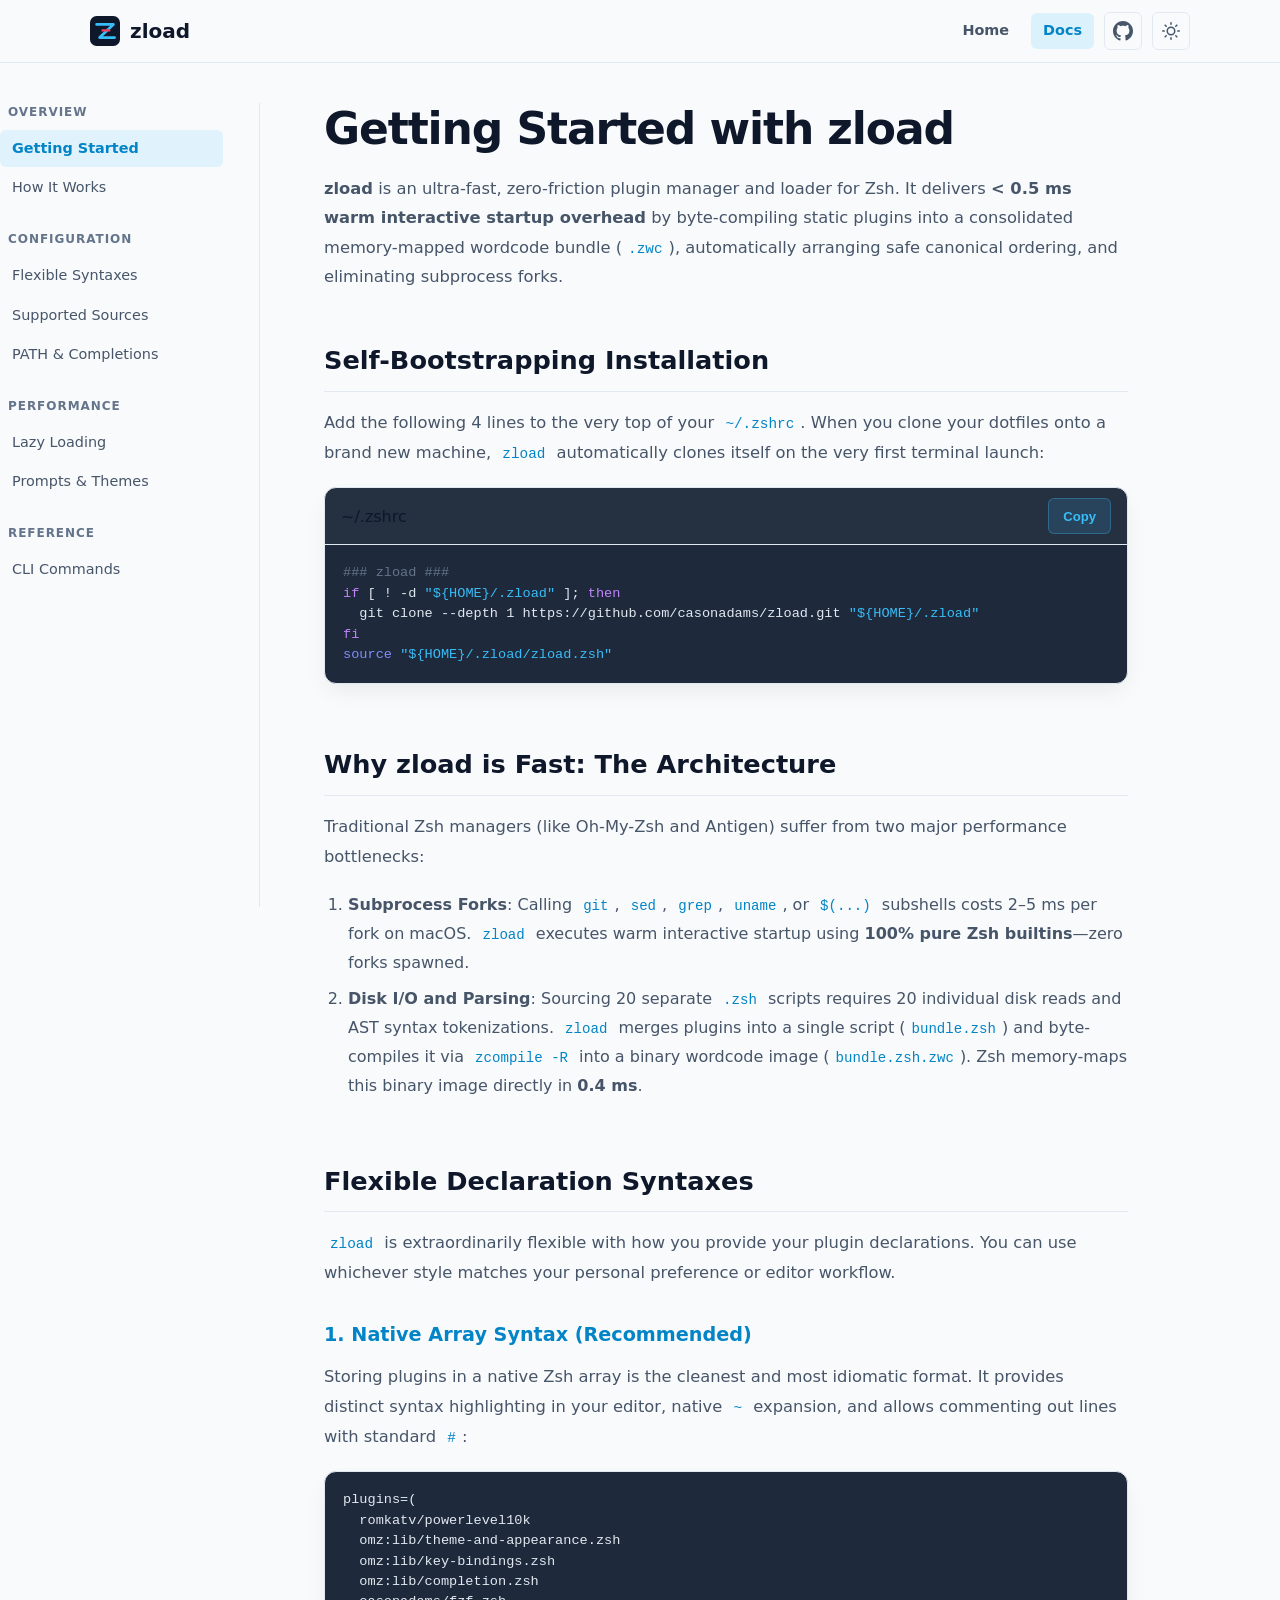
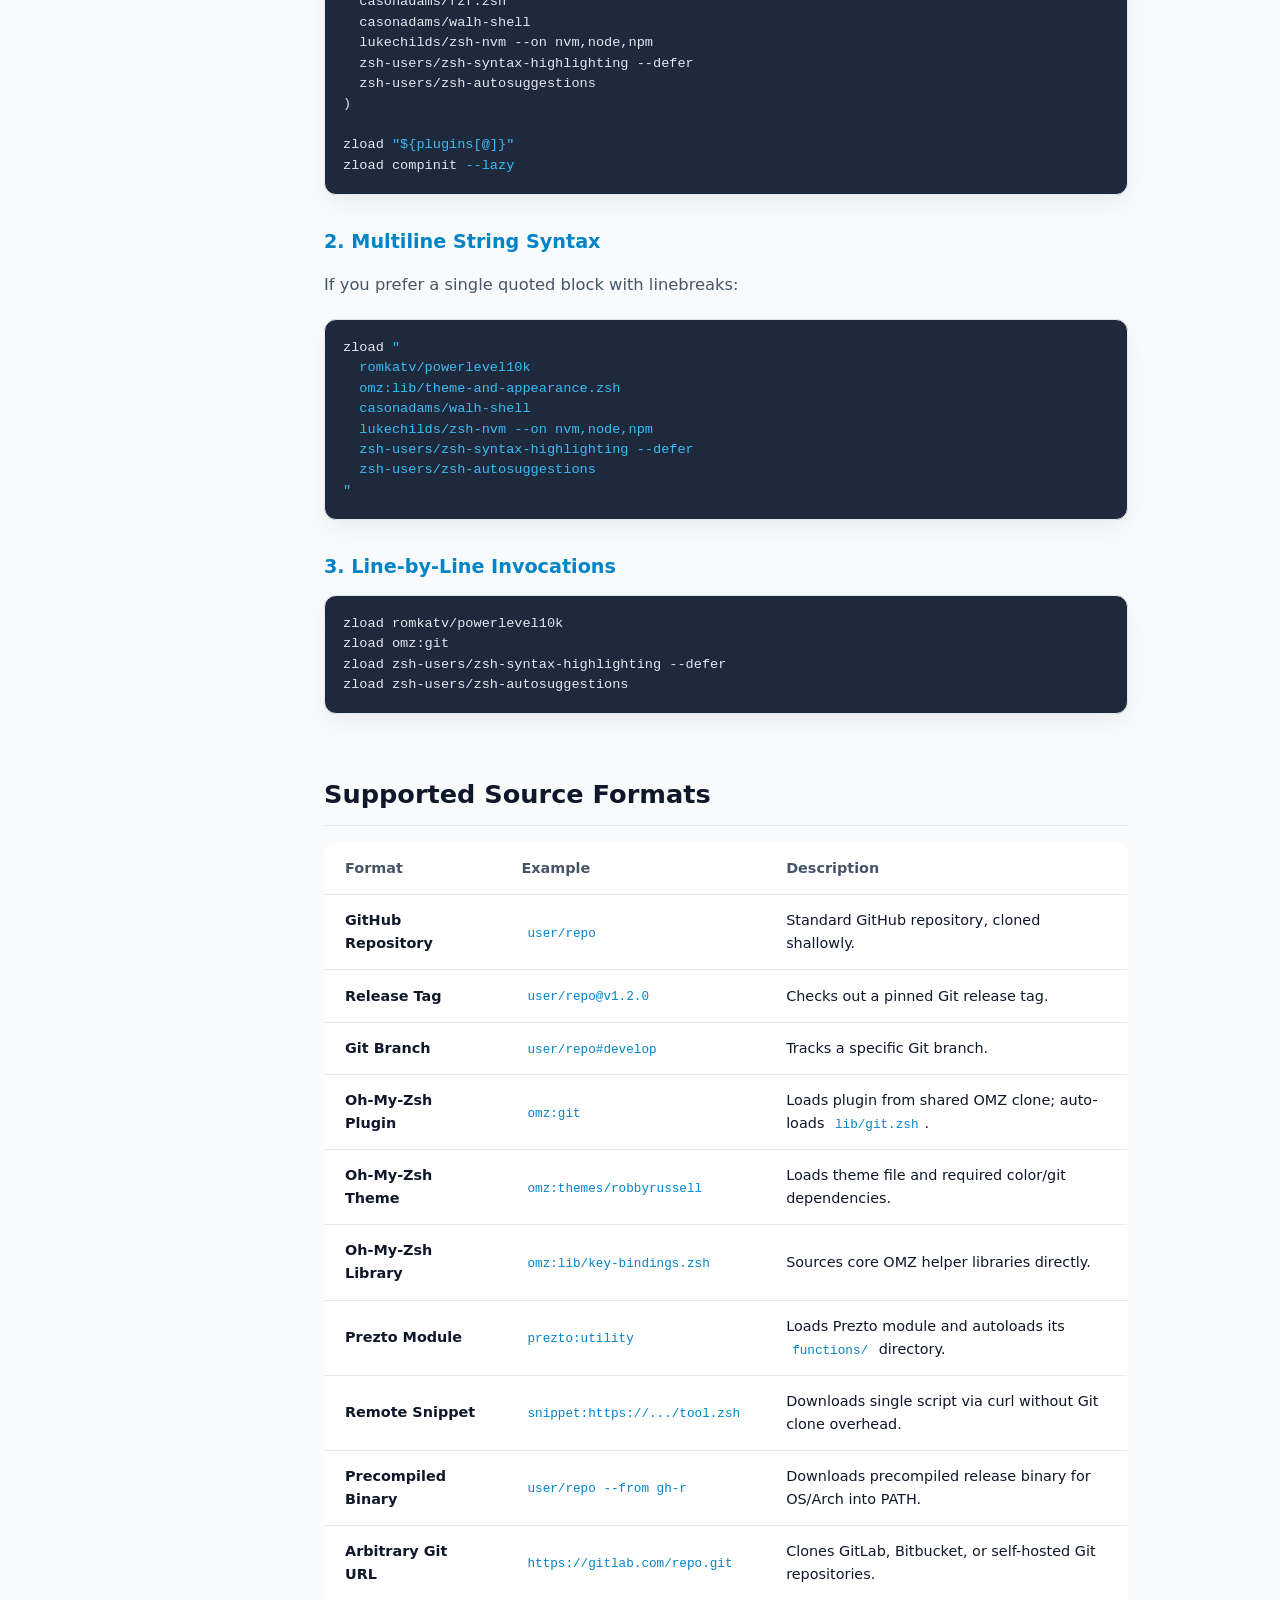
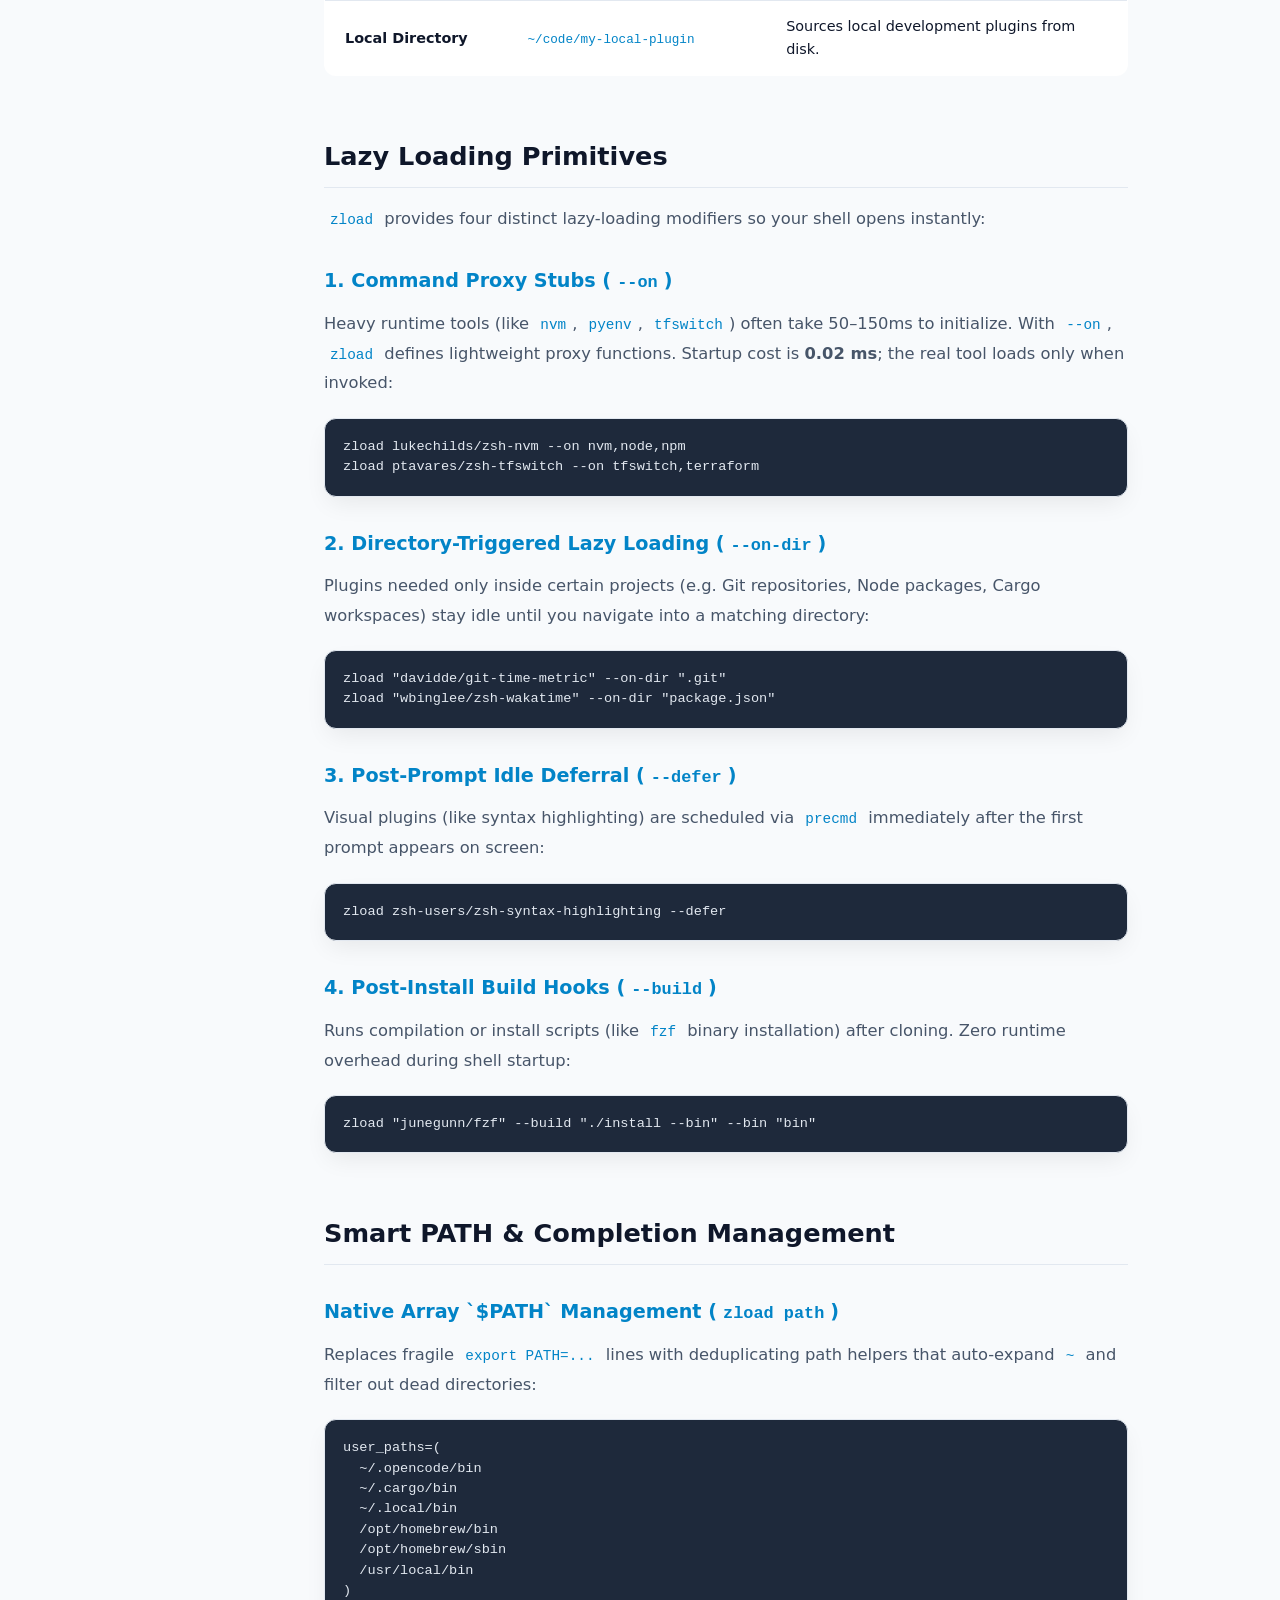
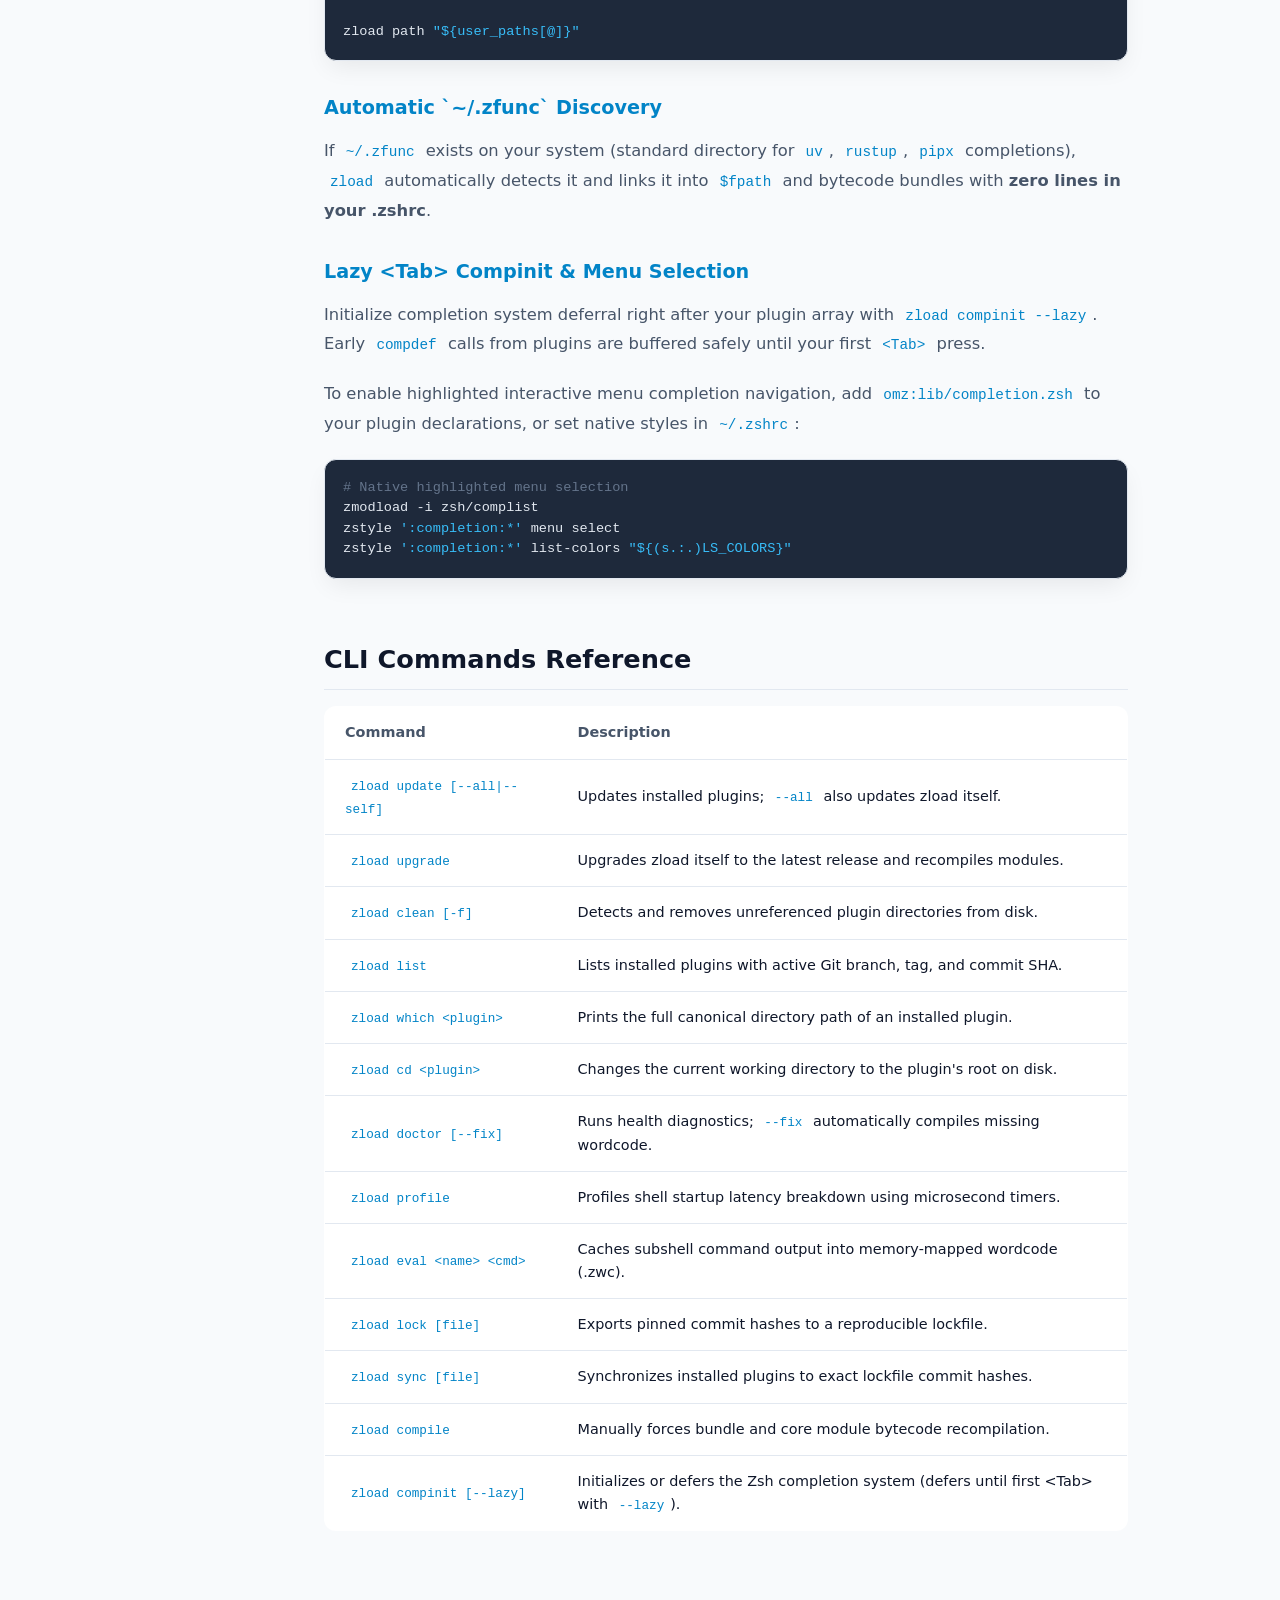
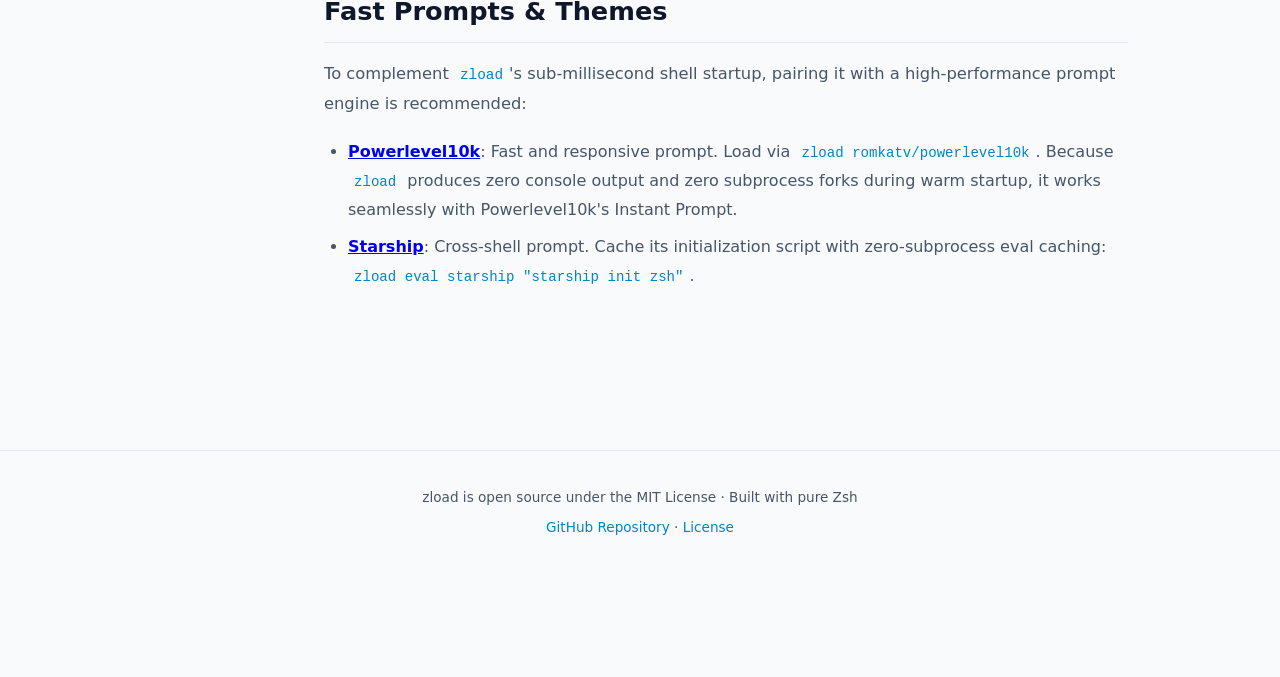
==== www/docs.html @ 3ecb8f4a "docs(completion): document lazy compinit and menu selection styling - Add zload compinit --lazy to a" ====
<!DOCTYPE html>
<html lang="en" data-theme="dark">
<head>
  <meta charset="UTF-8">
  <meta name="viewport" content="width=device-width, initial-scale=1.0, maximum-scale=5.0">
  <title>Documentation · zload Zsh Plugin Manager</title>
  <meta name="description" content="Complete documentation for zload: flexible input syntaxes, lazy loading primitives, smart path management, CLI reference, and Powerlevel10k instant prompt integration.">

  <link rel="icon" type="image/svg+xml" href="favicon.svg">
  <link rel="stylesheet" href="css/style.css?v=9">

  <script>
    (function() {
      const saved = localStorage.getItem("zload:theme");
      const prefersDark = window.matchMedia("(prefers-color-scheme: dark)").matches;
      document.documentElement.dataset.theme = saved || (prefersDark ? "dark" : "light");
    })();
  </script>
</head>
<body>
  <!-- Navigation -->
  <nav class="navbar">
    <div class="container navbar-inner">
      <a href="./" class="brand" aria-label="zload home">
        <svg class="brand-icon" viewBox="0 0 100 100" fill="none">
          <rect width="100" height="100" rx="22" fill="#0f172a"/>
          <path d="M22 28H78L32 72H82" stroke="#38bdf8" stroke-width="9" stroke-linecap="round" stroke-linejoin="round"/>
          <path d="M42 48L64 48" stroke="#f43f5e" stroke-width="8" stroke-linecap="round"/>
        </svg>
        <span>zload</span>
      </a>

      <div class="nav-actions">
        <a href="./" class="nav-link-docs">Home</a>
        <a href="docs.html" class="nav-link-docs active">Docs</a>

        <a href="https://github.com/casonadams/zload" target="_blank" rel="noopener" class="btn-icon" aria-label="GitHub Repository">
          <svg width="20" height="20" viewBox="0 0 24 24" fill="currentColor"><path d="M12 0c-6.626 0-12 5.373-12 12 0 5.302 3.438 9.8 8.207 11.387.599.111.793-.261.793-.577v-2.234c-3.338.726-4.033-1.416-4.033-1.416-.546-1.387-1.333-1.756-1.333-1.756-1.089-.745.083-.729.083-.729 1.205.084 1.839 1.237 1.839 1.237 1.07 1.834 2.807 1.304 3.492.997.107-.775.418-1.305.762-1.604-2.665-.305-5.467-1.334-5.467-5.931 0-1.311.469-2.381 1.236-3.221-.124-.303-.535-1.524.117-3.176 0 0 1.008-.322 3.301 1.23.957-.266 1.983-.399 3.003-.404 1.02.005 2.047.138 3.006.404 2.291-1.552 3.297-1.23 3.297-1.23.653 1.653.242 2.874.118 3.176.77.84 1.235 1.911 1.235 3.221 0 4.609-2.807 5.624-5.479 5.921.43.372.823 1.102.823 2.222v3.293c0 .319.192.694.801.576 4.765-1.589 8.199-6.086 8.199-11.386 0-6.627-5.373-12-12-12z"/></svg>
        </a>

        <button id="themeToggle" class="btn-icon" aria-label="Toggle dark/light theme">
          <svg width="18" height="18" viewBox="0 0 24 24" fill="none" stroke="currentColor" stroke-width="2" stroke-linecap="round" stroke-linejoin="round"><circle cx="12" cy="12" r="5"/><line x1="12" y1="1" x2="12" y2="3"/><line x1="12" y1="21" x2="12" y2="23"/><line x1="4.22" y1="4.22" x2="5.64" y2="5.64"/><line x1="18.36" y1="18.36" x2="19.78" y2="19.78"/><line x1="1" y1="12" x2="3" y2="12"/><line x1="21" y1="12" x2="23" y2="12"/><line x1="4.22" y1="19.78" x2="5.64" y2="18.36"/><line x1="18.36" y1="5.64" x2="19.78" y2="4.22"/></svg>
        </button>
      </div>
    </div>
  </nav>

  <!-- Mobile Docs Table of Contents Bar -->
  <div class="docs-mobile-toc-bar">
    <div class="container">
      <button id="docsTocToggleBtn" class="docs-mobile-toc-toggle" aria-expanded="false">
        <span>Table of Contents</span>
        <svg width="16" height="16" viewBox="0 0 24 24" fill="none" stroke="currentColor" stroke-width="2"><polyline points="6 9 12 15 18 9"/></svg>
      </button>
    </div>
  </div>

  <div id="docsTocDrawer" class="docs-mobile-toc-drawer">
    <ul class="docs-nav-links">
      <li><a href="#getting-started" class="docs-nav-link" onclick="closeDocsToc()">Getting Started</a></li>
      <li><a href="#syntax" class="docs-nav-link" onclick="closeDocsToc()">Flexible Input Syntaxes</a></li>
      <li><a href="#sources" class="docs-nav-link" onclick="closeDocsToc()">Supported Source Formats</a></li>
      <li><a href="#lazy-loading" class="docs-nav-link" onclick="closeDocsToc()">Lazy Loading Primitives</a></li>
      <li><a href="#paths-completions" class="docs-nav-link" onclick="closeDocsToc()">Smart PATH &amp; Completions</a></li>
      <li><a href="#commands" class="docs-nav-link" onclick="closeDocsToc()">CLI Commands Reference</a></li>
      <li><a href="#prompts" class="docs-nav-link" onclick="closeDocsToc()">Prompts &amp; Themes</a></li>
    </ul>
  </div>

  <div class="container docs-container docs-layout">
    <!-- Desktop Sticky Sidebar -->
    <aside class="docs-sidebar">
      <div class="docs-nav-group">
        <div class="docs-nav-title">Overview</div>
        <ul class="docs-nav-links">
          <li><a href="#getting-started" class="docs-nav-link active">Getting Started</a></li>
          <li><a href="#architecture" class="docs-nav-link">How It Works</a></li>
        </ul>
      </div>

      <div class="docs-nav-group">
        <div class="docs-nav-title">Configuration</div>
        <ul class="docs-nav-links">
          <li><a href="#syntax" class="docs-nav-link">Flexible Syntaxes</a></li>
          <li><a href="#sources" class="docs-nav-link">Supported Sources</a></li>
          <li><a href="#paths-completions" class="docs-nav-link">PATH &amp; Completions</a></li>
        </ul>
      </div>

      <div class="docs-nav-group">
        <div class="docs-nav-title">Performance</div>
        <ul class="docs-nav-links">
          <li><a href="#lazy-loading" class="docs-nav-link">Lazy Loading</a></li>
          <li><a href="#prompts" class="docs-nav-link">Prompts &amp; Themes</a></li>
        </ul>
      </div>

      <div class="docs-nav-group">
        <div class="docs-nav-title">Reference</div>
        <ul class="docs-nav-links">
          <li><a href="#commands" class="docs-nav-link">CLI Commands</a></li>
        </ul>
      </div>
    </aside>

    <!-- Main Content Area -->
    <main class="docs-content">
      <!-- Section: Getting Started -->
      <section id="getting-started" class="docs-section">
        <h1>Getting Started with zload</h1>
        <p>
          <strong>zload</strong> is an ultra-fast, zero-friction plugin manager and loader for Zsh. It delivers <strong>&lt; 0.5 ms warm interactive startup overhead</strong> by byte-compiling static plugins into a consolidated memory-mapped wordcode bundle (<code>.zwc</code>), automatically arranging safe canonical ordering, and eliminating subprocess forks.
        </p>

        <h2>Self-Bootstrapping Installation</h2>
        <p>
          Add the following 4 lines to the very top of your <code>~/.zshrc</code>. When you clone your dotfiles onto a brand new machine, <code>zload</code> automatically clones itself on the very first terminal launch:
        </p>

        <div class="code-preview">
          <div class="code-header">
            <span class="code-title">~/.zshrc</span>
            <button class="btn-copy" onclick="copySnippet('code-boot')">Copy</button>
          </div>
          <pre><code id="code-boot"><span style="color: #64748b;">### zload ###</span>
<span style="color: #c084fc;">if</span> [ ! -d <span style="color: #38bdf8;">"${HOME}/.zload"</span> ]; <span style="color: #c084fc;">then</span>
  git clone --depth 1 https://github.com/casonadams/zload.git <span style="color: #38bdf8;">"${HOME}/.zload"</span>
<span style="color: #c084fc;">fi</span>
<span style="color: #818cf8;">source</span> <span style="color: #38bdf8;">"${HOME}/.zload/zload.zsh"</span></code></pre>
        </div>
      </section>

      <!-- Section: Architecture -->
      <section id="architecture" class="docs-section">
        <h2>Why zload is Fast: The Architecture</h2>
        <p>
          Traditional Zsh managers (like Oh-My-Zsh and Antigen) suffer from two major performance bottlenecks:
        </p>
        <ol>
          <li><strong>Subprocess Forks</strong>: Calling <code>git</code>, <code>sed</code>, <code>grep</code>, <code>uname</code>, or <code>$(...)</code> subshells costs 2–5 ms per fork on macOS. <code>zload</code> executes warm interactive startup using <strong>100% pure Zsh builtins</strong>—zero forks spawned.</li>
          <li><strong>Disk I/O and Parsing</strong>: Sourcing 20 separate <code>.zsh</code> scripts requires 20 individual disk reads and AST syntax tokenizations. <code>zload</code> merges plugins into a single script (<code>bundle.zsh</code>) and byte-compiles it via <code>zcompile -R</code> into a binary wordcode image (<code>bundle.zsh.zwc</code>). Zsh memory-maps this binary image directly in <strong>0.4 ms</strong>.</li>
        </ol>
      </section>

      <!-- Section: Flexible Syntaxes -->
      <section id="syntax" class="docs-section">
        <h2>Flexible Declaration Syntaxes</h2>
        <p>
          <code>zload</code> is extraordinarily flexible with how you provide your plugin declarations. You can use whichever style matches your personal preference or editor workflow.
        </p>

        <h3>1. Native Array Syntax (Recommended)</h3>
        <p>
          Storing plugins in a native Zsh array is the cleanest and most idiomatic format. It provides distinct syntax highlighting in your editor, native <code>~</code> expansion, and allows commenting out lines with standard <code>#</code>:
        </p>

        <div class="code-preview">
          <pre><code>plugins=(
  romkatv/powerlevel10k
  omz:lib/theme-and-appearance.zsh
  omz:lib/key-bindings.zsh
  omz:lib/completion.zsh
  casonadams/fzf.zsh
  casonadams/walh-shell
  lukechilds/zsh-nvm --on nvm,node,npm
  zsh-users/zsh-syntax-highlighting --defer
  zsh-users/zsh-autosuggestions
)

zload <span style="color: #38bdf8;">"${plugins[@]}"</span>
zload compinit <span style="color: #38bdf8;">--lazy</span></code></pre>
        </div>

        <h3>2. Multiline String Syntax</h3>
        <p>
          If you prefer a single quoted block with linebreaks:
        </p>

        <div class="code-preview">
          <pre><code>zload <span style="color: #38bdf8;">"
  romkatv/powerlevel10k
  omz:lib/theme-and-appearance.zsh
  casonadams/walh-shell
  lukechilds/zsh-nvm --on nvm,node,npm
  zsh-users/zsh-syntax-highlighting --defer
  zsh-users/zsh-autosuggestions
"</span></code></pre>
        </div>

        <h3>3. Line-by-Line Invocations</h3>
        <div class="code-preview">
          <pre><code>zload romkatv/powerlevel10k
zload omz:git
zload zsh-users/zsh-syntax-highlighting --defer
zload zsh-users/zsh-autosuggestions</code></pre>
        </div>
      </section>

      <!-- Section: Supported Sources -->
      <section id="sources" class="docs-section">
        <h2>Supported Source Formats</h2>
        <div class="table-responsive">
          <table class="matrix-table">
            <thead>
              <tr>
                <th>Format</th>
                <th>Example</th>
                <th>Description</th>
              </tr>
            </thead>
            <tbody>
              <tr>
                <td><strong>GitHub Repository</strong></td>
                <td><code>user/repo</code></td>
                <td>Standard GitHub repository, cloned shallowly.</td>
              </tr>
              <tr>
                <td><strong>Release Tag</strong></td>
                <td><code>user/repo@v1.2.0</code></td>
                <td>Checks out a pinned Git release tag.</td>
              </tr>
              <tr>
                <td><strong>Git Branch</strong></td>
                <td><code>user/repo#develop</code></td>
                <td>Tracks a specific Git branch.</td>
              </tr>
              <tr>
                <td><strong>Oh-My-Zsh Plugin</strong></td>
                <td><code>omz:git</code></td>
                <td>Loads plugin from shared OMZ clone; auto-loads <code>lib/git.zsh</code>.</td>
              </tr>
              <tr>
                <td><strong>Oh-My-Zsh Theme</strong></td>
                <td><code>omz:themes/robbyrussell</code></td>
                <td>Loads theme file and required color/git dependencies.</td>
              </tr>
              <tr>
                <td><strong>Oh-My-Zsh Library</strong></td>
                <td><code>omz:lib/key-bindings.zsh</code></td>
                <td>Sources core OMZ helper libraries directly.</td>
              </tr>
              <tr>
                <td><strong>Prezto Module</strong></td>
                <td><code>prezto:utility</code></td>
                <td>Loads Prezto module and autoloads its <code>functions/</code> directory.</td>
              </tr>
              <tr>
                <td><strong>Remote Snippet</strong></td>
                <td><code>snippet:https://.../tool.zsh</code></td>
                <td>Downloads single script via curl without Git clone overhead.</td>
              </tr>
              <tr>
                <td><strong>Precompiled Binary</strong></td>
                <td><code>user/repo --from gh-r</code></td>
                <td>Downloads precompiled release binary for OS/Arch into PATH.</td>
              </tr>
              <tr>
                <td><strong>Arbitrary Git URL</strong></td>
                <td><code>https://gitlab.com/repo.git</code></td>
                <td>Clones GitLab, Bitbucket, or self-hosted Git repositories.</td>
              </tr>
              <tr>
                <td><strong>Local Directory</strong></td>
                <td><code>~/code/my-local-plugin</code></td>
                <td>Sources local development plugins from disk.</td>
              </tr>
            </tbody>
          </table>
        </div>
      </section>

      <!-- Section: Lazy Loading -->
      <section id="lazy-loading" class="docs-section">
        <h2>Lazy Loading Primitives</h2>
        <p>
          <code>zload</code> provides four distinct lazy-loading modifiers so your shell opens instantly:
        </p>

        <h3>1. Command Proxy Stubs (<code>--on</code>)</h3>
        <p>
          Heavy runtime tools (like <code>nvm</code>, <code>pyenv</code>, <code>tfswitch</code>) often take 50–150ms to initialize. With <code>--on</code>, <code>zload</code> defines lightweight proxy functions. Startup cost is <strong>0.02 ms</strong>; the real tool loads only when invoked:
        </p>
        <div class="code-preview">
          <pre><code>zload lukechilds/zsh-nvm --on nvm,node,npm
zload ptavares/zsh-tfswitch --on tfswitch,terraform</code></pre>
        </div>

        <h3>2. Directory-Triggered Lazy Loading (<code>--on-dir</code>)</h3>
        <p>
          Plugins needed only inside certain projects (e.g. Git repositories, Node packages, Cargo workspaces) stay idle until you navigate into a matching directory:
        </p>
        <div class="code-preview">
          <pre><code>zload "davidde/git-time-metric" --on-dir ".git"
zload "wbinglee/zsh-wakatime" --on-dir "package.json"</code></pre>
        </div>

        <h3>3. Post-Prompt Idle Deferral (<code>--defer</code>)</h3>
        <p>
          Visual plugins (like syntax highlighting) are scheduled via <code>precmd</code> immediately after the first prompt appears on screen:
        </p>
        <div class="code-preview">
          <pre><code>zload zsh-users/zsh-syntax-highlighting --defer</code></pre>
        </div>

        <h3>4. Post-Install Build Hooks (<code>--build</code>)</h3>
        <p>
          Runs compilation or install scripts (like <code>fzf</code> binary installation) after cloning. Zero runtime overhead during shell startup:
        </p>
        <div class="code-preview">
          <pre><code>zload "junegunn/fzf" --build "./install --bin" --bin "bin"</code></pre>
        </div>
      </section>

      <!-- Section: PATH & Completions -->
      <section id="paths-completions" class="docs-section">
        <h2>Smart PATH &amp; Completion Management</h2>

        <h3>Native Array `$PATH` Management (<code>zload path</code>)</h3>
        <p>
          Replaces fragile <code>export PATH=...</code> lines with deduplicating path helpers that auto-expand <code>~</code> and filter out dead directories:
        </p>
        <div class="code-preview">
          <pre><code>user_paths=(
  ~/.opencode/bin
  ~/.cargo/bin
  ~/.local/bin
  /opt/homebrew/bin
  /opt/homebrew/sbin
  /usr/local/bin
)

zload path <span style="color: #38bdf8;">"${user_paths[@]}"</span></code></pre>
        </div>

        <h3>Automatic `~/.zfunc` Discovery</h3>
        <p>
          If <code>~/.zfunc</code> exists on your system (standard directory for <code>uv</code>, <code>rustup</code>, <code>pipx</code> completions), <code>zload</code> automatically detects it and links it into <code>$fpath</code> and bytecode bundles with <strong>zero lines in your .zshrc</strong>.
        </p>

        <h3>Lazy &lt;Tab&gt; Compinit &amp; Menu Selection</h3>
        <p>
          Initialize completion system deferral right after your plugin array with <code>zload compinit --lazy</code>. Early <code>compdef</code> calls from plugins are buffered safely until your first <code>&lt;Tab&gt;</code> press.
        </p>
        <p>
          To enable highlighted interactive menu completion navigation, add <code>omz:lib/completion.zsh</code> to your plugin declarations, or set native styles in <code>~/.zshrc</code>:
        </p>
        <div class="code-preview">
          <pre><code><span style="color: #64748b;"># Native highlighted menu selection</span>
zmodload -i zsh/complist
zstyle <span style="color: #38bdf8;">':completion:*'</span> menu select
zstyle <span style="color: #38bdf8;">':completion:*'</span> list-colors <span style="color: #38bdf8;">"${(s.:.)LS_COLORS}"</span></code></pre>
        </div>
      </section>

      <!-- Section: CLI Commands -->
      <section id="commands" class="docs-section">
        <h2>CLI Commands Reference</h2>
        <div class="table-responsive">
          <table class="matrix-table">
            <thead>
              <tr>
                <th>Command</th>
                <th>Description</th>
              </tr>
            </thead>
            <tbody>
              <tr>
                <td><code>zload update [--all|--self]</code></td>
                <td>Updates installed plugins; <code>--all</code> also updates zload itself.</td>
              </tr>
              <tr>
                <td><code>zload upgrade</code></td>
                <td>Upgrades zload itself to the latest release and recompiles modules.</td>
              </tr>
              <tr>
                <td><code>zload clean [-f]</code></td>
                <td>Detects and removes unreferenced plugin directories from disk.</td>
              </tr>
              <tr>
                <td><code>zload list</code></td>
                <td>Lists installed plugins with active Git branch, tag, and commit SHA.</td>
              </tr>
              <tr>
                <td><code>zload which &lt;plugin&gt;</code></td>
                <td>Prints the full canonical directory path of an installed plugin.</td>
              </tr>
              <tr>
                <td><code>zload cd &lt;plugin&gt;</code></td>
                <td>Changes the current working directory to the plugin's root on disk.</td>
              </tr>
              <tr>
                <td><code>zload doctor [--fix]</code></td>
                <td>Runs health diagnostics; <code>--fix</code> automatically compiles missing wordcode.</td>
              </tr>
              <tr>
                <td><code>zload profile</code></td>
                <td>Profiles shell startup latency breakdown using microsecond timers.</td>
              </tr>
              <tr>
                <td><code>zload eval &lt;name&gt; &lt;cmd&gt;</code></td>
                <td>Caches subshell command output into memory-mapped wordcode (.zwc).</td>
              </tr>
              <tr>
                <td><code>zload lock [file]</code></td>
                <td>Exports pinned commit hashes to a reproducible lockfile.</td>
              </tr>
              <tr>
                <td><code>zload sync [file]</code></td>
                <td>Synchronizes installed plugins to exact lockfile commit hashes.</td>
              </tr>
              <tr>
                <td><code>zload compile</code></td>
                <td>Manually forces bundle and core module bytecode recompilation.</td>
              </tr>
              <tr>
                <td><code>zload compinit [--lazy]</code></td>
                <td>Initializes or defers the Zsh completion system (defers until first &lt;Tab&gt; with <code>--lazy</code>).</td>
              </tr>
            </tbody>
          </table>
        </div>
      </section>

      <!-- Section: Fast Prompts -->
      <section id="prompts" class="docs-section">
        <h2>Fast Prompts &amp; Themes</h2>
        <p>
          To complement <code>zload</code>'s sub-millisecond shell startup, pairing it with a high-performance prompt engine is recommended:
        </p>
        <ul>
          <li><a href="https://github.com/romkatv/powerlevel10k" target="_blank" rel="noopener"><strong>Powerlevel10k</strong></a>: Fast and responsive prompt. Load via <code>zload romkatv/powerlevel10k</code>. Because <code>zload</code> produces zero console output and zero subprocess forks during warm startup, it works seamlessly with Powerlevel10k's Instant Prompt.</li>
          <li><a href="https://starship.rs" target="_blank" rel="noopener"><strong>Starship</strong></a>: Cross-shell prompt. Cache its initialization script with zero-subprocess eval caching: <code>zload eval starship "starship init zsh"</code>.</li>
        </ul>
      </section>
    </main>
  </div>

  <!-- Footer -->
  <footer>
    <div class="container">
      <p>zload is open source under the MIT License · Built with pure Zsh</p>
      <p style="margin-top: 8px;">
        <a href="https://github.com/casonadams/zload">GitHub Repository</a> · 
        <a href="https://github.com/casonadams/zload/blob/main/LICENSE">License</a>
      </p>
    </div>
  </footer>

  <script>
    function copySnippet(id) {
      const text = document.getElementById(id).innerText;
      navigator.clipboard.writeText(text);
      const btn = event.target;
      const old = btn.innerText;
      btn.innerText = "Copied!";
      setTimeout(() => btn.innerText = old, 2000);
    }

    const themeToggle = document.getElementById("themeToggle");
    themeToggle.addEventListener("click", () => {
      const current = document.documentElement.dataset.theme;
      const next = current === "light" ? "dark" : "light";
      document.documentElement.dataset.theme = next;
      localStorage.setItem("zload:theme", next);
    });

    // Mobile nav toggle
    const mobileNavBtn = document.getElementById("mobileNavBtn");
    const mobileNavDrawer = document.getElementById("mobileNavDrawer");
    if (mobileNavBtn && mobileNavDrawer) {
      mobileNavBtn.addEventListener("click", (e) => {
        e.stopPropagation();
        const isOpen = mobileNavDrawer.classList.toggle("open");
        mobileNavBtn.setAttribute("aria-expanded", isOpen);
      });

      document.addEventListener("click", (e) => {
        if (!mobileNavDrawer.contains(e.target) && !mobileNavBtn.contains(e.target)) {
          mobileNavDrawer.classList.remove("open");
          mobileNavBtn.setAttribute("aria-expanded", "false");
        }
      });
    }

    function closeMobileNav() {
      if (mobileNavDrawer) {
        mobileNavDrawer.classList.remove("open");
        mobileNavBtn.setAttribute("aria-expanded", "false");
      }
    }

    // Mobile Table of Contents Drawer
    const docsTocToggleBtn = document.getElementById("docsTocToggleBtn");
    const docsTocDrawer = document.getElementById("docsTocDrawer");
    if (docsTocToggleBtn && docsTocDrawer) {
      docsTocToggleBtn.addEventListener("click", () => {
        const isOpen = docsTocDrawer.classList.toggle("open");
        docsTocToggleBtn.setAttribute("aria-expanded", isOpen);
      });
    }

    function closeDocsToc() {
      if (docsTocDrawer) {
        docsTocDrawer.classList.remove("open");
        if (docsTocToggleBtn) docsTocToggleBtn.setAttribute("aria-expanded", "false");
      }
    }

    // Active link highlighting on scroll
    const sections = document.querySelectorAll(".docs-section");
    const navLinks = document.querySelectorAll(".docs-sidebar .docs-nav-link");
    window.addEventListener("scroll", () => {
      let current = "";
      sections.forEach(s => {
        const top = s.offsetTop - 120;
        if (pageYOffset >= top) {
          current = s.getAttribute("id");
        }
      });
      navLinks.forEach(link => {
        link.classList.remove("active");
        if (link.getAttribute("href") === "#" + current) {
          link.classList.add("active");
        }
      });
    });
  </script>
</body>
</html>
---- www/css/style.css ----
:root {
  --bg-primary: #090d16;
  --bg-secondary: #0f172a;
  --bg-card: #141e33;
  --border: #1e293b;
  --border-focus: #38bdf8;
  --text-primary: #f8fafc;
  --text-secondary: #94a3b8;
  --text-muted: #64748b;
  --accent: #38bdf8;
  --accent-hover: #0284c7;
  --success: #10b981;
  --warning: #f59e0b;
  --danger: #ef4444;
  --code-bg: #090e17;
  --font-sans: system-ui, -apple-system, BlinkMacSystemFont, "Segoe UI", Roboto, "Helvetica Neue", Arial, sans-serif;
  --font-mono: ui-monospace, SFMono-Regular, Menlo, Monaco, Consolas, "Liberation Mono", "Courier New", monospace;
  --radius: 12px;
  --radius-sm: 6px;
  --shadow: 0 10px 30px -10px rgba(0, 0, 0, 0.5);
}

[data-theme="light"] {
  --bg-primary: #f8fafc;
  --bg-secondary: #f1f5f9;
  --bg-card: #ffffff;
  --border: #e2e8f0;
  --border-focus: #0284c7;
  --text-primary: #0f172a;
  --text-secondary: #475569;
  --text-muted: #64748b;
  --accent: #0284c7;
  --accent-hover: #0369a1;
  --code-bg: #1e293b;
  --shadow: 0 10px 25px -5px rgba(0, 0, 0, 0.08);
}

* {
  box-sizing: border-box;
  margin: 0;
  padding: 0;
}

body {
  font-family: var(--font-sans);
  background-color: var(--bg-primary);
  color: var(--text-primary);
  line-height: 1.6;
  -webkit-font-smoothing: antialiased;
  overflow-x: hidden;
  width: 100%;
}

.container {
  max-width: 1140px;
  margin: 0 auto;
  padding: 0 20px;
  width: 100%;
}

/* Navbar */
.navbar {
  position: sticky;
  top: 0;
  z-index: 100;
  background: rgba(15, 23, 42, 0.95);
  backdrop-filter: blur(12px);
  -webkit-backdrop-filter: blur(12px);
  border-bottom: 1px solid var(--border);
  padding: 12px 0;
  width: 100%;
}

[data-theme="light"] .navbar {
  background: rgba(248, 250, 252, 0.95);
}

.navbar-inner {
  display: flex;
  justify-content: space-between;
  align-items: center;
  position: relative;
}

.brand {
  display: flex;
  align-items: center;
  gap: 10px;
  text-decoration: none;
  color: var(--text-primary);
  font-weight: 700;
  font-size: 1.25rem;
  flex-shrink: 0;
}

.brand-icon {
  width: 30px;
  height: 30px;
  flex-shrink: 0;
}

.nav-link-docs {
  color: var(--text-secondary);
  text-decoration: none;
  font-weight: 600;
  font-size: 0.9rem;
  padding: 6px 12px;
  border-radius: var(--radius-sm);
  transition: all 0.15s;
}

.nav-link-docs:hover {
  color: var(--accent);
  background: rgba(56, 189, 248, 0.1);
}

.nav-link-docs.active {
  color: var(--accent);
  background: rgba(56, 189, 248, 0.15);
}

.nav-actions {
  display: flex;
  align-items: center;
  gap: 10px;
  flex-shrink: 0;
}

.btn-icon {
  background: transparent;
  border: 1px solid var(--border);
  border-radius: var(--radius-sm);
  color: var(--text-secondary);
  padding: 8px;
  min-width: 38px;
  min-height: 38px;
  cursor: pointer;
  display: inline-flex;
  align-items: center;
  justify-content: center;
  transition: all 0.15s;
}

.btn-icon:hover {
  border-color: var(--accent);
  color: var(--text-primary);
}

.mobile-nav-toggle {
  display: none;
}

/* Mobile Nav Drawer */
.mobile-nav-drawer {
  display: none;
}

.mobile-nav-drawer.open {
  display: block;
  position: absolute;
  top: 100%;
  left: 0;
  right: 0;
  background: var(--bg-secondary);
  border-bottom: 1px solid var(--border);
  padding: 16px 20px;
  box-shadow: 0 20px 30px rgba(0, 0, 0, 0.6);
  z-index: 99;
}

.mobile-nav-links {
  list-style: none;
  display: flex;
  flex-direction: column;
  gap: 8px;
}

.mobile-nav-links a {
  color: var(--text-primary);
  text-decoration: none;
  font-size: 1rem;
  font-weight: 500;
  display: block;
  padding: 10px 14px;
  border-radius: var(--radius-sm);
  background: rgba(255, 255, 255, 0.02);
  transition: all 0.15s;
}

.mobile-nav-links a:hover,
.mobile-nav-links a:active {
  background: rgba(56, 189, 248, 0.15);
  color: var(--accent);
}

/* Hero Section */
.hero {
  padding: 48px 0 36px;
  text-align: center;
}

.badge {
  display: inline-flex;
  align-items: center;
  gap: 8px;
  padding: 6px 14px;
  background: rgba(56, 189, 248, 0.1);
  border: 1px solid rgba(56, 189, 248, 0.3);
  border-radius: 9999px;
  color: var(--accent);
  font-size: 0.8rem;
  font-weight: 600;
  margin-bottom: 20px;
  max-width: 100%;
}

.hero h1 {
  font-size: clamp(2rem, 5.5vw, 3.8rem);
  font-weight: 800;
  letter-spacing: -0.03em;
  line-height: 1.15;
  margin-bottom: 18px;
}

.gradient-text {
  background: linear-gradient(135deg, #38bdf8 0%, #818cf8 50%, #c084fc 100%);
  -webkit-background-clip: text;
  -webkit-text-fill-color: transparent;
}

.hero p {
  font-size: clamp(1rem, 2.5vw, 1.25rem);
  color: var(--text-secondary);
  max-width: 680px;
  margin: 0 auto 30px;
  padding: 0 10px;
}

/* Featured Install Box */
.install-box {
  background: var(--code-bg);
  border: 1px solid var(--border);
  border-radius: var(--radius);
  max-width: 680px;
  margin: 0 auto 36px;
  overflow: hidden;
  box-shadow: var(--shadow);
  text-align: left;
}

.install-header {
  display: flex;
  justify-content: space-between;
  align-items: center;
  background: rgba(255, 255, 255, 0.03);
  padding: 10px 16px;
  border-bottom: 1px solid var(--border);
}

.install-header-left {
  display: flex;
  align-items: center;
  gap: 10px;
}

.install-title {
  font-family: var(--font-mono);
  font-size: 0.82rem;
  color: var(--text-secondary);
  font-weight: 600;
}

.install-snippet-wrap {
  position: relative;
}

.install-snippet-wrap pre {
  padding: 16px 20px;
  margin: 0;
  font-family: var(--font-mono);
  font-size: 0.88rem;
  line-height: 1.6;
  color: #38bdf8;
  overflow-x: auto;
  -webkit-overflow-scrolling: touch;
}

.install-snippet-wrap code {
  color: #38bdf8;
  font-family: inherit;
}

.btn-copy {
  background: rgba(56, 189, 248, 0.15);
  border: 1px solid rgba(56, 189, 248, 0.3);
  border-radius: var(--radius-sm);
  color: #38bdf8;
  padding: 8px 14px;
  font-size: 0.82rem;
  font-weight: 600;
  cursor: pointer;
  flex-shrink: 0;
  min-height: 36px;
  transition: all 0.15s;
}

.btn-copy:hover {
  background: var(--accent);
  color: #fff;
}

/* Benchmark Grid */
.benchmark-card {
  background: var(--bg-card);
  border: 1px solid var(--border);
  border-radius: var(--radius);
  padding: 24px;
  margin: 30px 0 50px;
  box-shadow: var(--shadow);
  text-align: left;
}

.benchmark-header {
  display: flex;
  justify-content: space-between;
  align-items: center;
  flex-wrap: wrap;
  gap: 8px;
  margin-bottom: 20px;
}

.benchmark-title {
  font-size: 1.1rem;
  font-weight: 700;
}

.stat-grid {
  display: grid;
  grid-template-columns: repeat(auto-fit, minmax(140px, 1fr));
  gap: 14px;
}

.stat-box {
  background: rgba(0, 0, 0, 0.2);
  border: 1px solid var(--border);
  border-radius: var(--radius-sm);
  padding: 14px;
  text-align: center;
}

.stat-val {
  font-size: clamp(1.4rem, 4vw, 1.9rem);
  font-weight: 800;
  color: #38bdf8;
  font-family: var(--font-mono);
}

.stat-val.fast {
  color: var(--success);
}

.stat-val.slow {
  color: var(--danger);
}

.stat-label {
  font-size: 0.8rem;
  color: var(--text-secondary);
  margin-top: 4px;
}

/* Feature Grid */
.section {
  padding: 50px 0;
}

.section-title {
  text-align: center;
  font-size: clamp(1.6rem, 4vw, 2.2rem);
  font-weight: 800;
  margin-bottom: 10px;
}

.section-desc {
  text-align: center;
  color: var(--text-secondary);
  max-width: 600px;
  margin: 0 auto 36px;
  font-size: 0.95rem;
  padding: 0 10px;
}

.features-grid {
  display: grid;
  grid-template-columns: repeat(auto-fit, minmax(280px, 1fr));
  gap: 20px;
}

.feature-card {
  background: var(--bg-card);
  border: 1px solid var(--border);
  border-radius: var(--radius);
  padding: 24px;
  transition: transform 0.15s, border-color 0.15s;
}

.feature-card:hover {
  transform: translateY(-2px);
  border-color: var(--accent);
}

.feature-icon {
  font-size: 1.6rem;
  margin-bottom: 12px;
}

.feature-title {
  font-size: 1.1rem;
  font-weight: 700;
  margin-bottom: 6px;
}

.feature-text {
  color: var(--text-secondary);
  font-size: 0.9rem;
}

/* P10k Terminal Card */
.terminal-card {
  background: var(--code-bg);
  border: 1px solid var(--border);
  border-radius: var(--radius);
  overflow: hidden;
  box-shadow: var(--shadow);
  margin: 0 auto 30px;
  max-width: 800px;
  text-align: left;
}

.terminal-header {
  display: flex;
  justify-content: space-between;
  align-items: center;
  background: rgba(255, 255, 255, 0.03);
  padding: 10px 16px;
  border-bottom: 1px solid var(--border);
}

.terminal-dots {
  display: flex;
  gap: 6px;
}

.terminal-dot {
  width: 10px;
  height: 10px;
  border-radius: 50%;
}
.terminal-dot.red { background: #ef4444; }
.terminal-dot.yellow { background: #f59e0b; }
.terminal-dot.green { background: #10b981; }

.terminal-title {
  font-family: var(--font-mono);
  font-size: 0.8rem;
  color: var(--text-muted);
}

.terminal-body {
  padding: 18px;
  font-family: var(--font-mono);
  font-size: 0.85rem;
  line-height: 1.6;
  overflow-x: auto;
  -webkit-overflow-scrolling: touch;
  white-space: nowrap;
}

/* Tabs switcher */
.tabs-nav {
  display: flex;
  gap: 8px;
  margin-bottom: 16px;
  overflow-x: auto;
  -webkit-overflow-scrolling: touch;
  padding-bottom: 4px;
}

.tab-btn {
  background: rgba(255, 255, 255, 0.04);
  border: 1px solid var(--border);
  border-radius: var(--radius-sm);
  color: var(--text-secondary);
  padding: 8px 16px;
  font-size: 0.85rem;
  font-weight: 600;
  cursor: pointer;
  white-space: nowrap;
  transition: all 0.15s;
}

.tab-btn.active {
  background: rgba(56, 189, 248, 0.15);
  border-color: var(--accent);
  color: var(--accent);
}

.tab-pane {
  display: none;
}

.tab-pane.active {
  display: block;
}

/* Code Preview */
.code-preview {
  background: var(--code-bg);
  border: 1px solid var(--border);
  border-radius: var(--radius);
  overflow: hidden;
  box-shadow: var(--shadow);
  margin-bottom: 30px;
}

.code-header {
  display: flex;
  justify-content: space-between;
  align-items: center;
  background: rgba(255, 255, 255, 0.03);
  padding: 10px 16px;
  border-bottom: 1px solid var(--border);
}

pre {
  padding: 18px;
  overflow-x: auto;
  -webkit-overflow-scrolling: touch;
  font-family: var(--font-mono);
  font-size: 0.85rem;
  color: #e2e8f0;
  line-height: 1.5;
}

/* Callout Box */
.callout-box {
  background: rgba(56, 189, 248, 0.08);
  border: 1px solid rgba(56, 189, 248, 0.25);
  border-radius: var(--radius);
  padding: 18px;
  margin: 24px auto;
  max-width: 800px;
  text-align: left;
}

.callout-title {
  display: flex;
  align-items: center;
  gap: 8px;
  font-weight: 700;
  color: var(--accent);
  margin-bottom: 8px;
  font-size: 0.95rem;
}

/* Comparison Section: Desktop Table vs Mobile Cards */
.desktop-matrix {
  display: block;
}

.mobile-matrix {
  display: none;
}

.matrix-table {
  width: 100%;
  border-collapse: collapse;
  background: var(--bg-card);
  border-radius: var(--radius);
  overflow: hidden;
  border: 1px solid var(--border);
}

.matrix-table th, .matrix-table td {
  padding: 14px 20px;
  text-align: left;
  border-bottom: 1px solid var(--border);
  font-size: 0.9rem;
}

.matrix-table th {
  background: rgba(255, 255, 255, 0.02);
  color: var(--text-secondary);
  font-weight: 600;
}

.check { color: var(--success); font-weight: bold; }
.cross { color: var(--danger); font-weight: bold; }

/* Mobile Matrix Cards */
.matrix-cards-grid {
  display: flex;
  flex-direction: column;
  gap: 14px;
}

.matrix-card {
  background: var(--bg-card);
  border: 1px solid var(--border);
  border-radius: var(--radius);
  padding: 16px;
  text-align: left;
  box-shadow: var(--shadow);
}

.matrix-card-title {
  font-size: 1rem;
  font-weight: 700;
  color: var(--text-primary);
  margin-bottom: 10px;
}

.matrix-winner {
  background: rgba(16, 185, 129, 0.12);
  border: 1px solid rgba(16, 185, 129, 0.35);
  border-radius: var(--radius-sm);
  padding: 10px 14px;
  display: flex;
  justify-content: space-between;
  align-items: center;
  margin-bottom: 10px;
}

.winner-tag {
  font-weight: 700;
  color: var(--accent);
  display: flex;
  align-items: center;
  gap: 6px;
  font-size: 0.92rem;
}

.winner-val {
  font-weight: 800;
  color: var(--success);
  font-family: var(--font-mono);
  font-size: 0.92rem;
}

.matrix-competitors {
  display: flex;
  flex-direction: column;
  gap: 6px;
  padding-top: 8px;
  border-top: 1px solid rgba(255, 255, 255, 0.06);
}

.matrix-competitor-row {
  display: flex;
  justify-content: space-between;
  align-items: center;
  font-size: 0.85rem;
  color: var(--text-secondary);
  padding: 2px 0;
}

.matrix-competitor-val {
  font-family: var(--font-mono);
  font-weight: 600;
}

/* Footer */
footer {
  padding: 36px 0;
  border-top: 1px solid var(--border);
  text-align: center;
  color: var(--text-secondary);
  font-size: 0.85rem;
}

footer a {
  color: var(--accent);
  text-decoration: none;
}

/* Media Queries for Mobile Screens */
@media (max-width: 768px) {
  .nav-links {
    display: none !important;
  }

  .mobile-nav-toggle {
    display: inline-flex !important;
  }

  .desktop-matrix {
    display: none !important;
  }

  .mobile-matrix {
    display: block !important;
  }

  .hero {
    padding: 36px 0 24px;
  }

  .install-header {
    padding: 10px 14px;
  }

  .install-title {
    font-size: 0.75rem;
  }

  .install-snippet-wrap pre {
    padding: 12px 14px;
    font-size: 0.78rem;
    line-height: 1.5;
  }

  .btn-copy {
    width: 100%;
    min-height: 42px;
    display: flex;
    align-items: center;
    justify-content: center;
  }

  .stat-grid {
    grid-template-columns: 1fr 1fr;
  }

  .features-grid {
    grid-template-columns: 1fr;
  }
}

@media (max-width: 480px) {
  .container {
    padding: 0 16px;
  }

  .stat-grid {
    grid-template-columns: 1fr;
  }

  .brand span {
    font-size: 1.15rem;
  }
}

/* ==========================================================================
   Documentation Page Layout & Sidebar (Industry Standard Spacing)
   ========================================================================== */

.docs-container {
  max-width: 1380px;
  width: 100%;
  margin: 0 auto;
  padding: 0 40px;
}

.docs-layout {
  display: block;
  padding: 24px 0 60px;
}

.docs-sidebar {
  display: none;
  position: sticky;
  top: 76px;
  max-height: calc(100vh - 96px);
  overflow-y: auto;
  padding-right: 32px;
}

.docs-sidebar::-webkit-scrollbar {
  width: 4px;
}

.docs-sidebar::-webkit-scrollbar-thumb {
  background: var(--border);
  border-radius: 4px;
}

.docs-nav-group {
  margin-bottom: 24px;
}

.docs-nav-title {
  font-size: 0.75rem;
  text-transform: uppercase;
  letter-spacing: 0.08em;
  color: var(--text-muted);
  font-weight: 700;
  margin-bottom: 8px;
  padding-left: 8px;
}

.docs-nav-links {
  list-style: none;
  display: flex;
  flex-direction: column;
  gap: 2px;
}

.docs-nav-link {
  display: block;
  padding: 7px 12px;
  color: var(--text-secondary);
  text-decoration: none;
  font-size: 0.9rem;
  border-radius: var(--radius-sm);
  transition: all 0.15s ease;
}

.docs-nav-link:hover {
  color: var(--text-primary);
  background: rgba(255, 255, 255, 0.04);
}

.docs-nav-link.active {
  color: var(--accent);
  background: rgba(56, 189, 248, 0.12);
  font-weight: 600;
}

/* Docs Content Styling */
.docs-content {
  min-width: 0;
  max-width: 900px;
}

.docs-section {
  margin-bottom: 60px;
  scroll-margin-top: 100px;
}

.docs-section h1 {
  font-size: clamp(2rem, 4.5vw, 2.75rem);
  font-weight: 800;
  letter-spacing: -0.025em;
  margin-bottom: 18px;
  line-height: 1.2;
}

.docs-section h2 {
  font-size: 1.6rem;
  font-weight: 700;
  margin: 48px 0 16px;
  padding-bottom: 10px;
  border-bottom: 1px solid var(--border);
}

.docs-section h3 {
  font-size: 1.2rem;
  font-weight: 700;
  margin: 32px 0 12px;
  color: var(--accent);
}

.docs-section p {
  color: var(--text-secondary);
  font-size: 1.02rem;
  line-height: 1.8;
  margin-bottom: 20px;
}

.docs-section ul, .docs-section ol {
  margin-left: 24px;
  margin-bottom: 22px;
  color: var(--text-secondary);
  font-size: 1rem;
  line-height: 1.8;
}

.docs-section li {
  margin-bottom: 8px;
}

.docs-section code:not(pre code) {
  font-family: var(--font-mono);
  background: rgba(255, 255, 255, 0.06);
  color: var(--accent);
  padding: 2px 6px;
  border-radius: 4px;
  font-size: 0.88em;
}

/* Mobile Docs Table of Contents Bar */
.docs-mobile-toc-bar {
  display: block;
  background: var(--bg-card);
  border-bottom: 1px solid var(--border);
  padding: 12px 0;
  position: sticky;
  top: 61px;
  z-index: 45;
}

.docs-mobile-toc-toggle {
  display: flex;
  justify-content: space-between;
  align-items: center;
  width: 100%;
  background: transparent;
  border: none;
  color: var(--text-primary);
  font-family: inherit;
  font-size: 0.92rem;
  font-weight: 600;
  cursor: pointer;
  padding: 0 4px;
}

.docs-mobile-toc-drawer {
  display: none;
  background: var(--bg-secondary);
  border-bottom: 1px solid var(--border);
  padding: 18px 24px;
  max-height: 60vh;
  overflow-y: auto;
}

.docs-mobile-toc-drawer.open {
  display: block;
}

@media (min-width: 860px) {
  .docs-layout {
    display: grid;
    grid-template-columns: 260px minmax(0, 1fr);
    gap: 0;
    padding: 40px 0 100px;
  }

  .docs-sidebar {
    display: block;
    border-right: 1px solid var(--border);
    padding-right: 36px;
  }

  .docs-content {
    padding-left: 64px;
    padding-right: 32px;
  }

  .docs-mobile-toc-bar,
  .docs-mobile-toc-drawer {
    display: none !important;
  }
}

@media (max-width: 859px) {
  .docs-container {
    padding: 0 20px;
  }

  .docs-content {
    padding: 24px 8px 80px;
    max-width: 100%;
  }

  .docs-section {
    margin-bottom: 44px;
  }
}
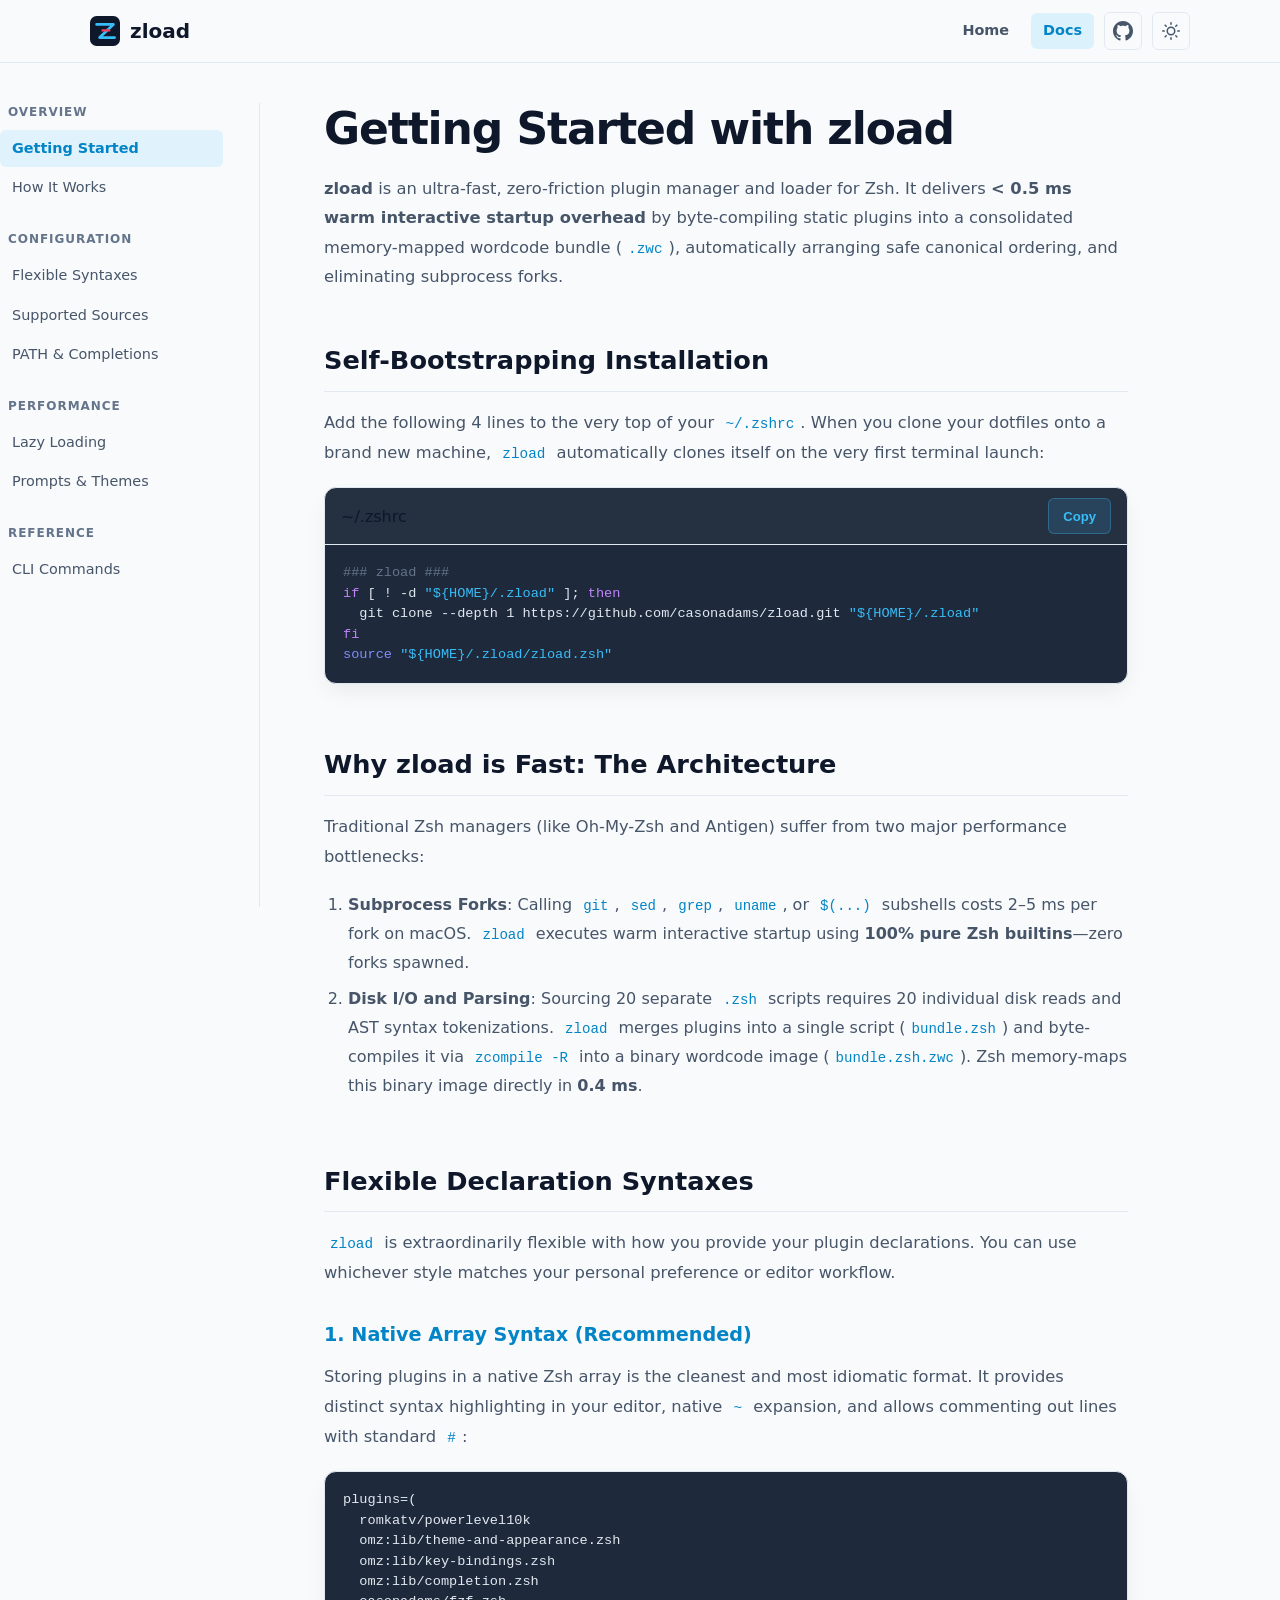
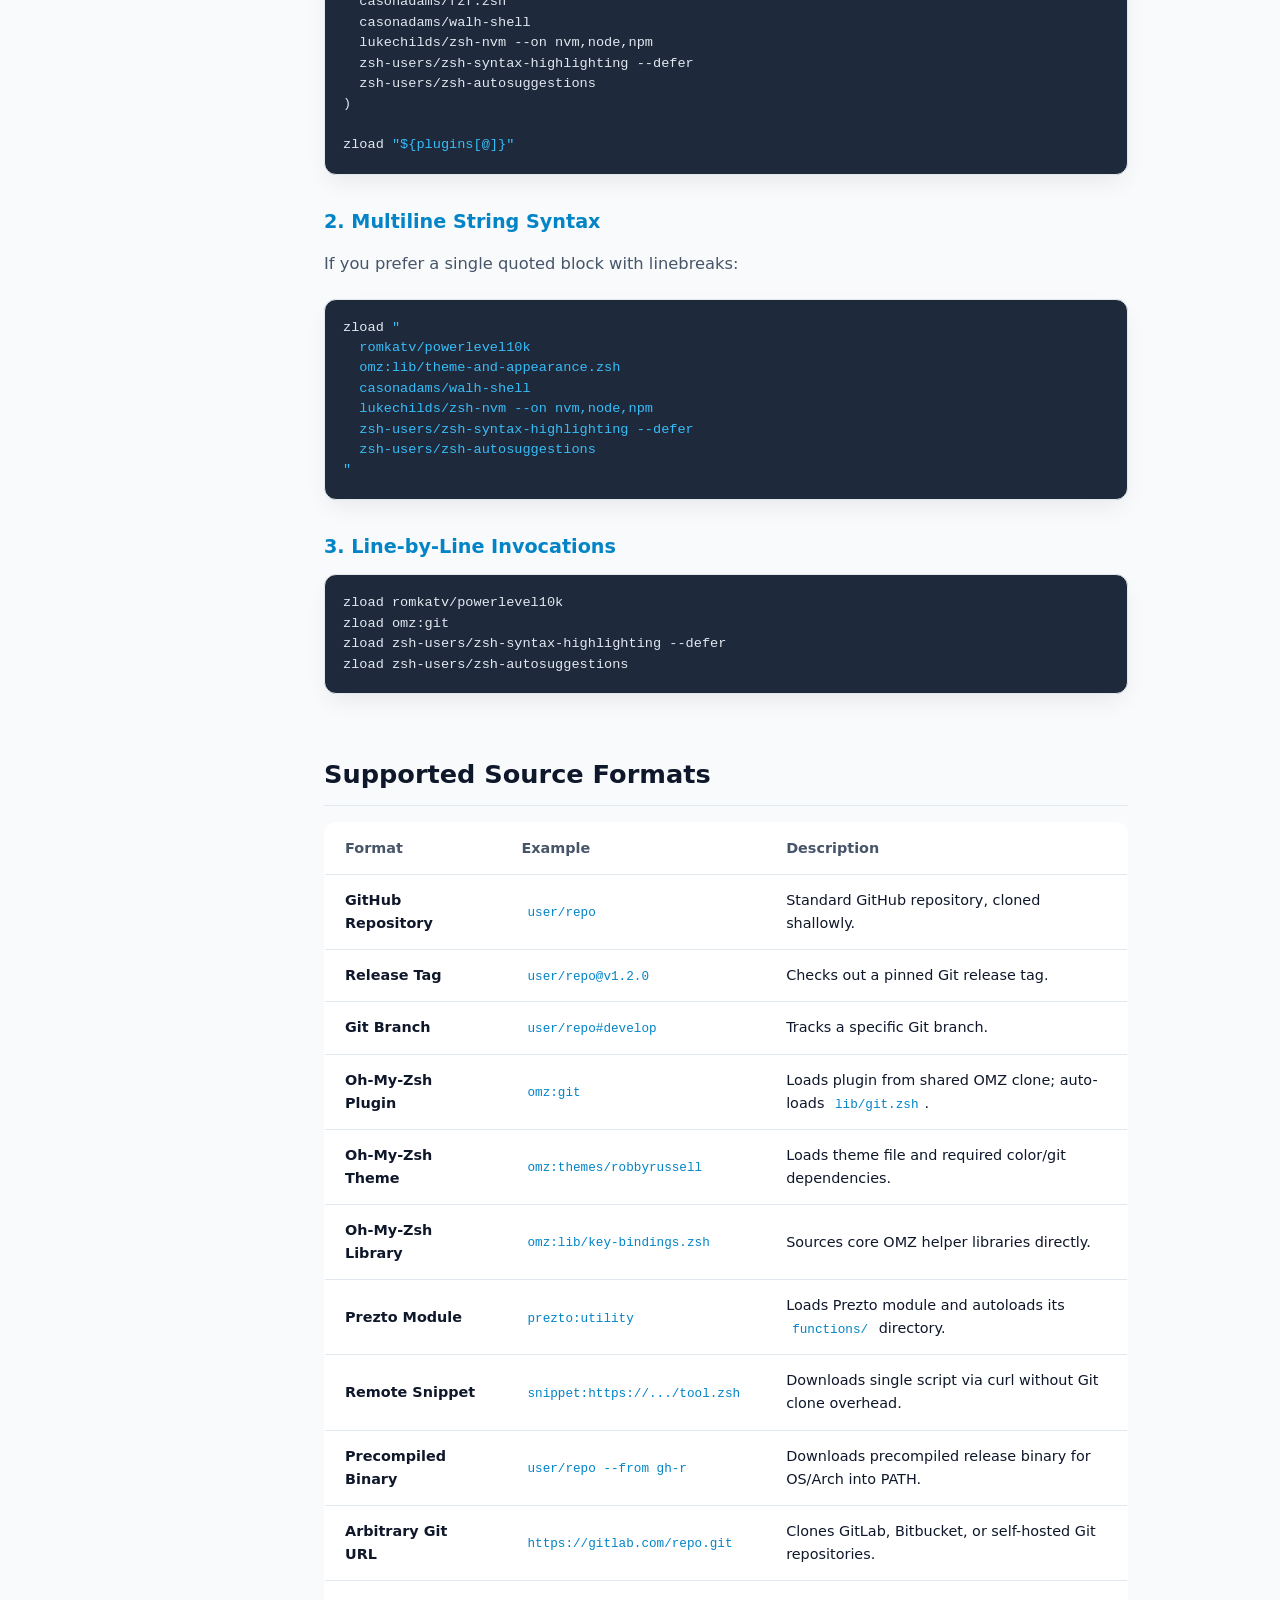
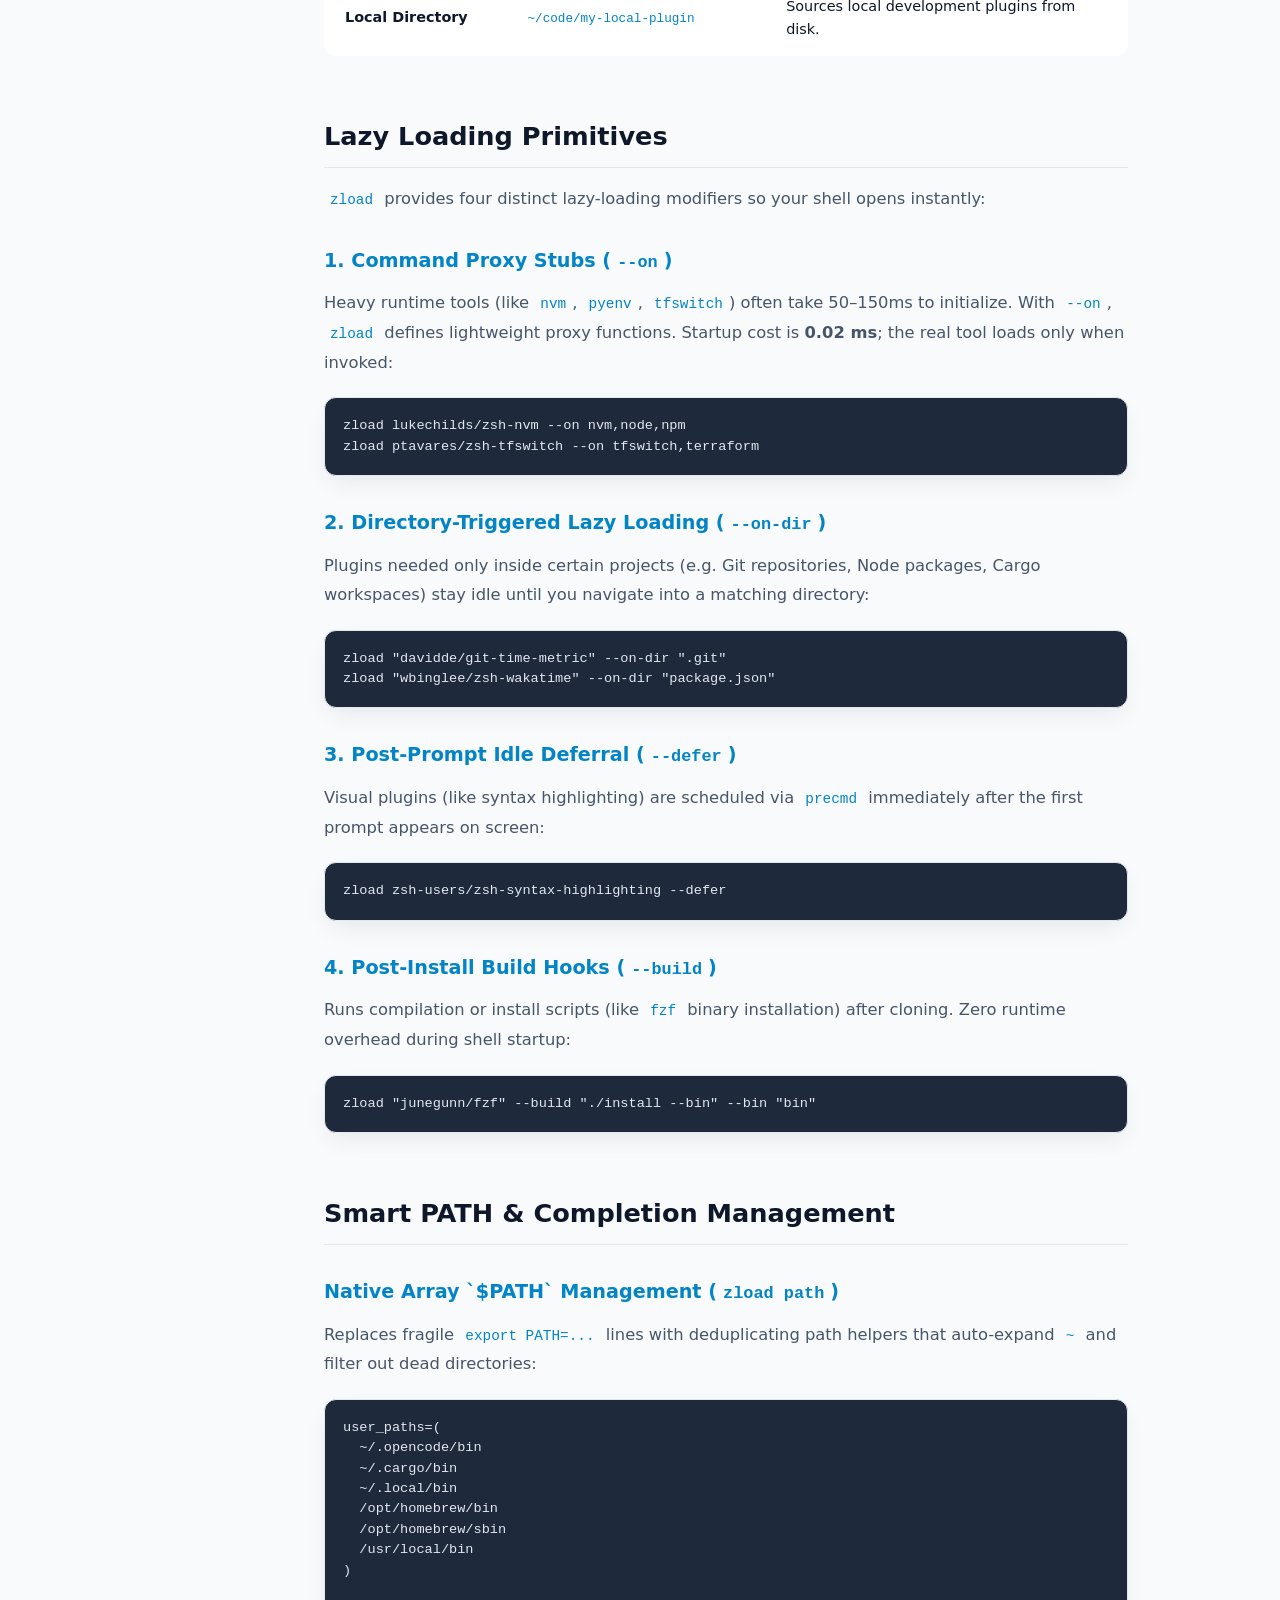
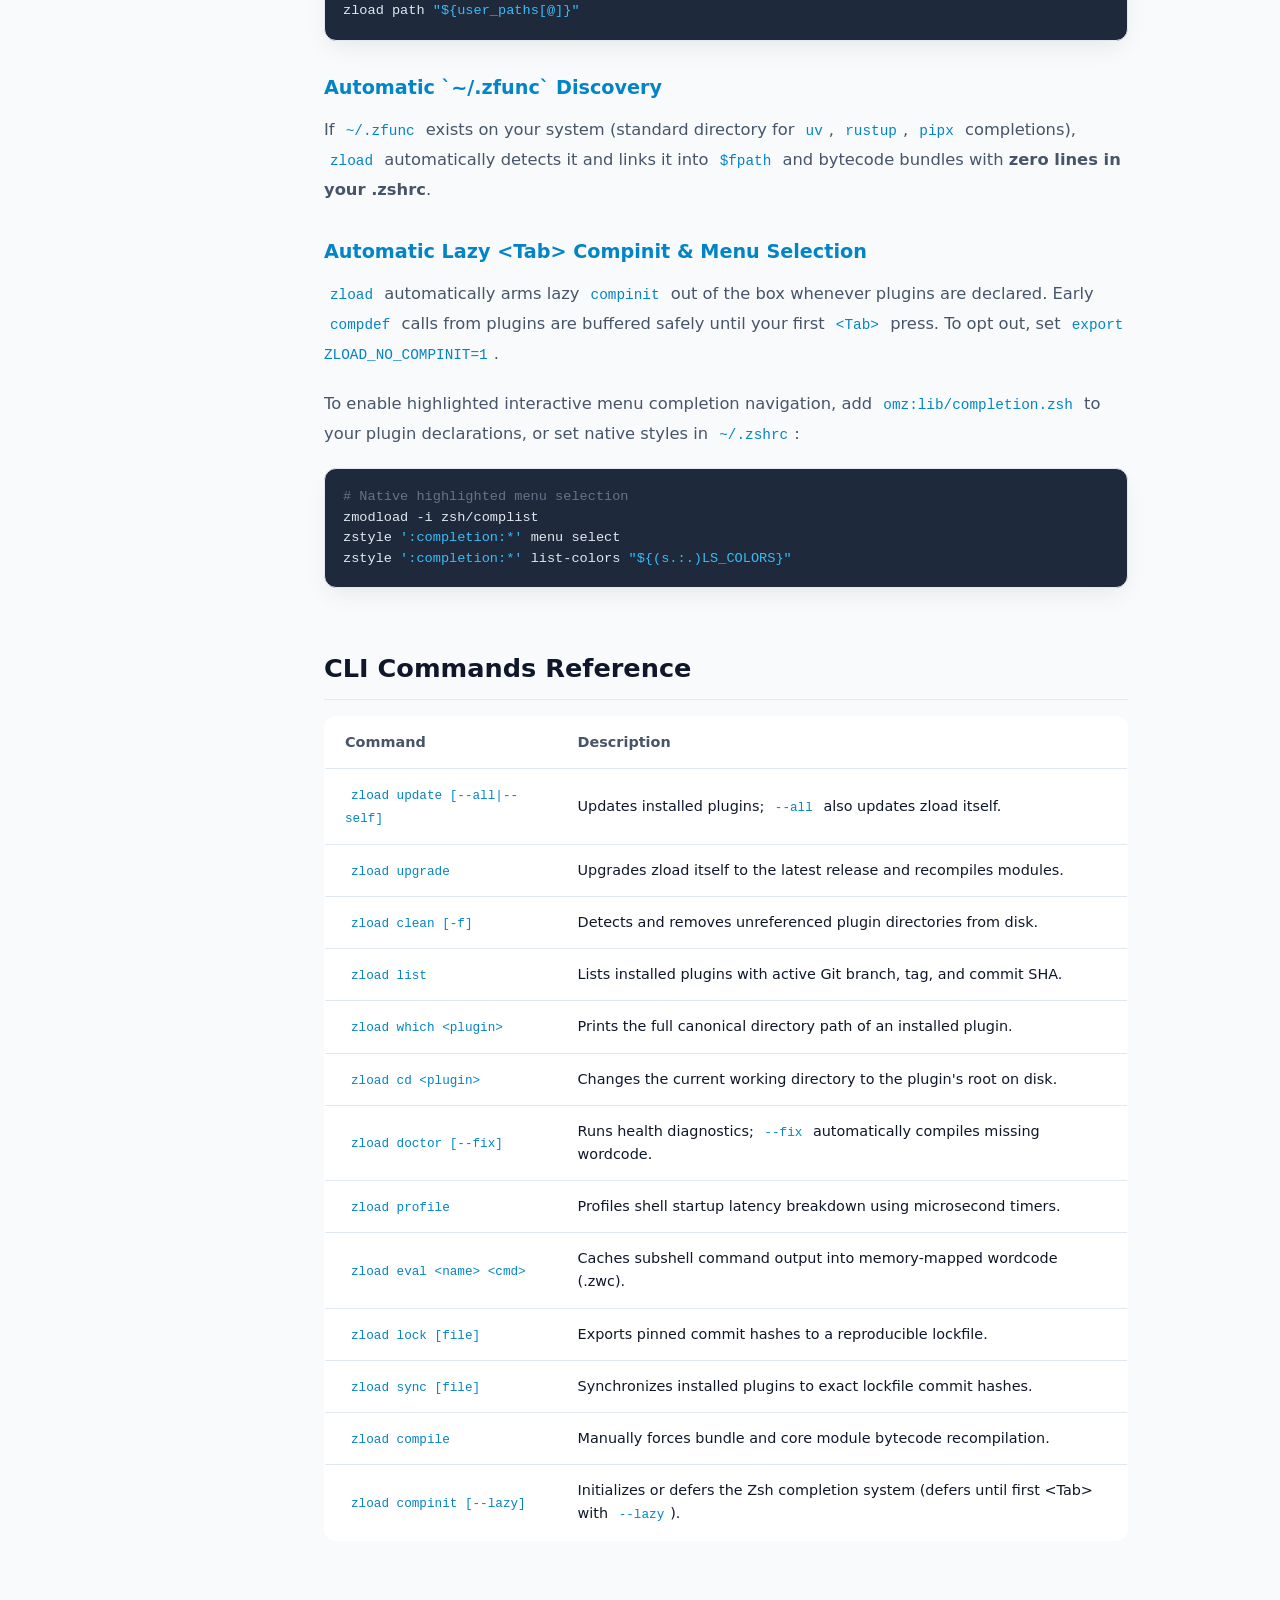
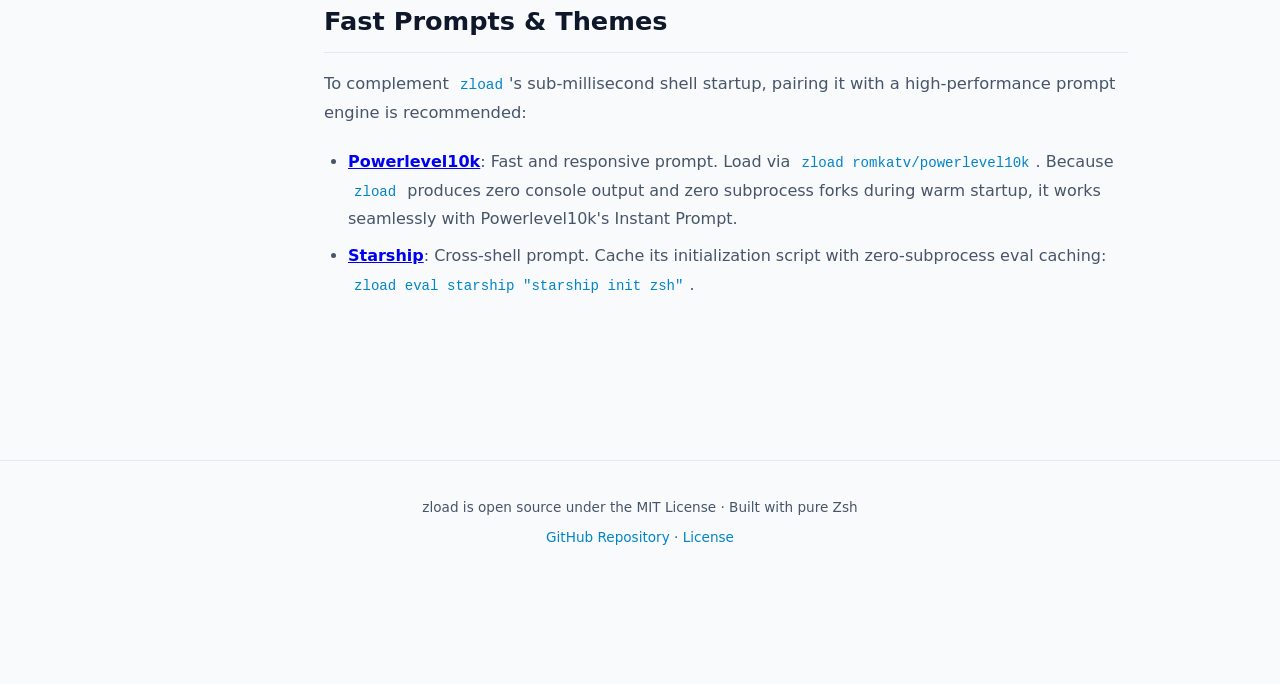
==== commit cd925ec9: "feat(completion): enable lazy compinit automatically by default - Automatically arm lazy <Tab> compi" ====
--- a/www/docs.html
+++ b/www/docs.html
@@ -167,8 +167,7 @@
   zsh-users/zsh-autosuggestions
 )
 
-zload <span style="color: #38bdf8;">"${plugins[@]}"</span>
-zload compinit <span style="color: #38bdf8;">--lazy</span></code></pre>
+zload <span style="color: #38bdf8;">"${plugins[@]}"</span></code></pre>
         </div>
 
         <h3>2. Multiline String Syntax</h3>
@@ -337,9 +336,9 @@
           If <code>~/.zfunc</code> exists on your system (standard directory for <code>uv</code>, <code>rustup</code>, <code>pipx</code> completions), <code>zload</code> automatically detects it and links it into <code>$fpath</code> and bytecode bundles with <strong>zero lines in your .zshrc</strong>.
         </p>
 
-        <h3>Lazy &lt;Tab&gt; Compinit &amp; Menu Selection</h3>
-        <p>
-          Initialize completion system deferral right after your plugin array with <code>zload compinit --lazy</code>. Early <code>compdef</code> calls from plugins are buffered safely until your first <code>&lt;Tab&gt;</code> press.
+        <h3>Automatic Lazy &lt;Tab&gt; Compinit &amp; Menu Selection</h3>
+        <p>
+          <code>zload</code> automatically arms lazy <code>compinit</code> out of the box whenever plugins are declared. Early <code>compdef</code> calls from plugins are buffered safely until your first <code>&lt;Tab&gt;</code> press. To opt out, set <code>export ZLOAD_NO_COMPINIT=1</code>.
         </p>
         <p>
           To enable highlighted interactive menu completion navigation, add <code>omz:lib/completion.zsh</code> to your plugin declarations, or set native styles in <code>~/.zshrc</code>:
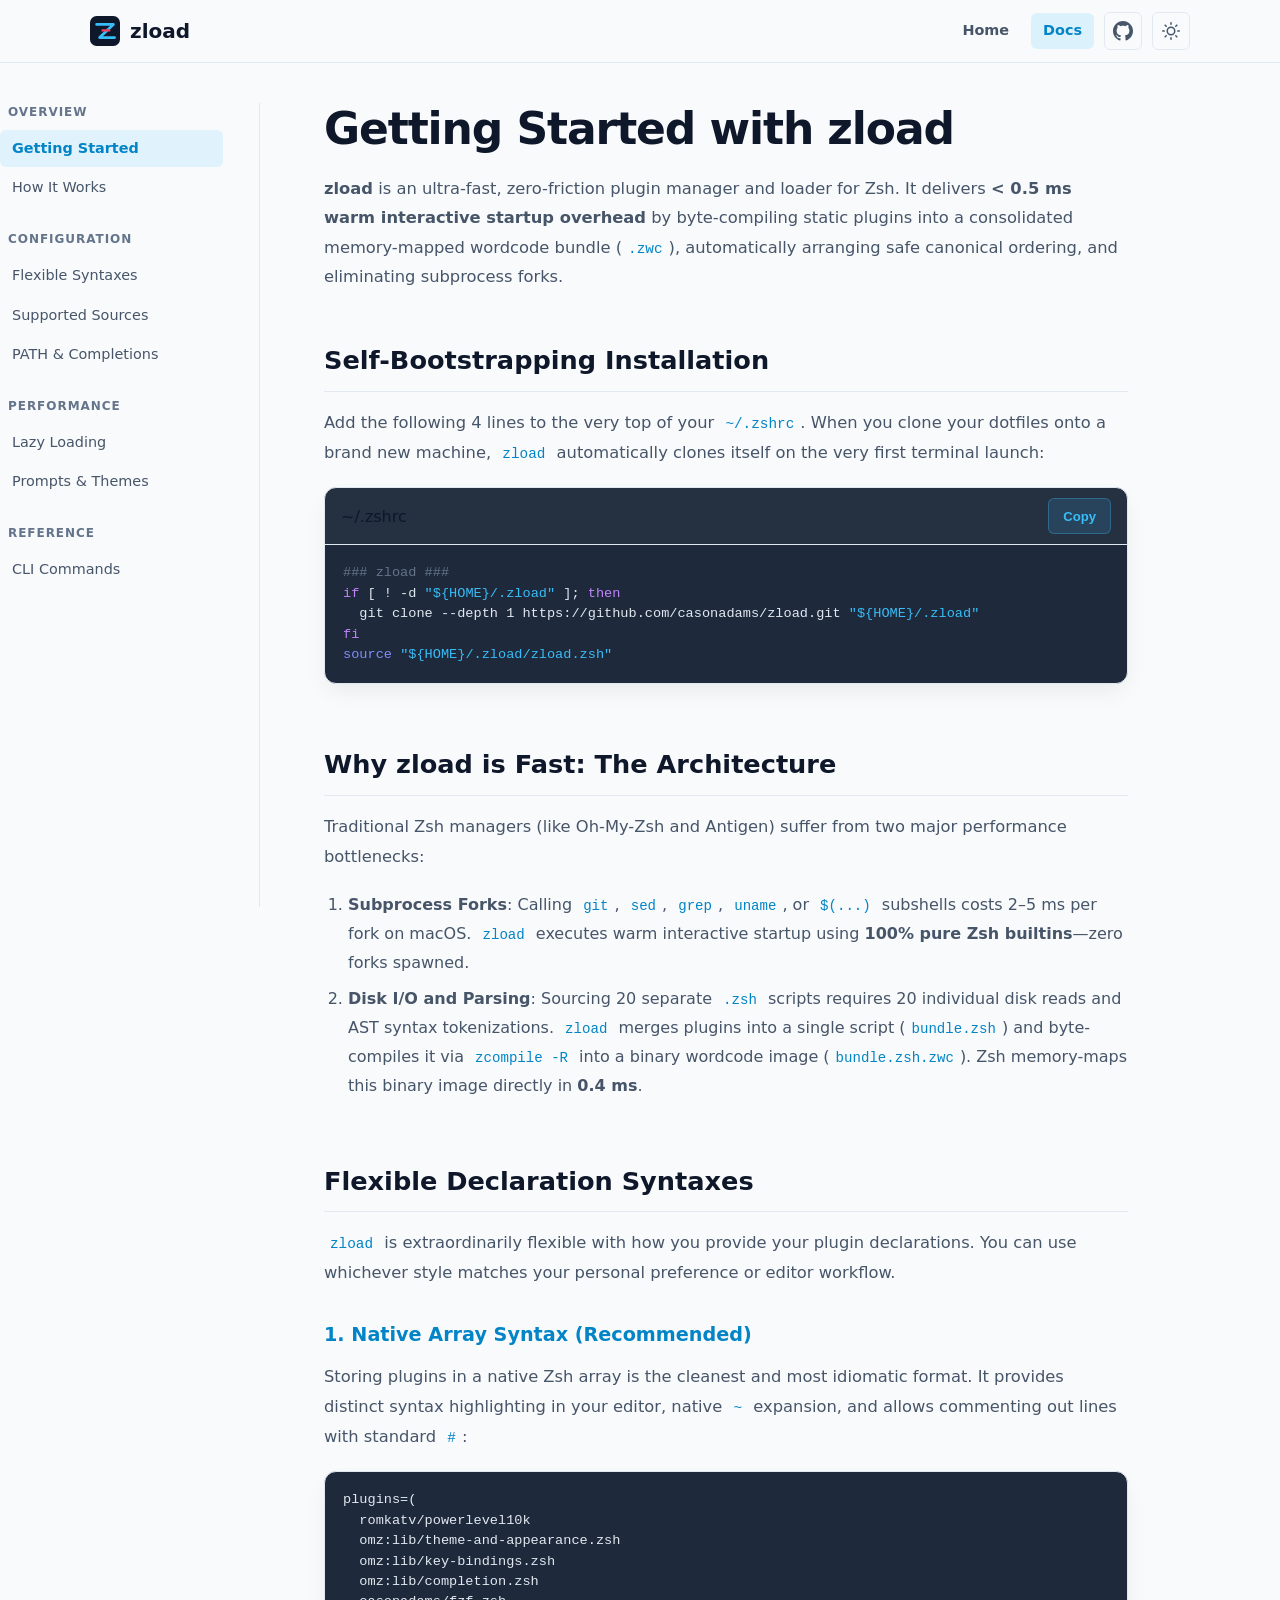
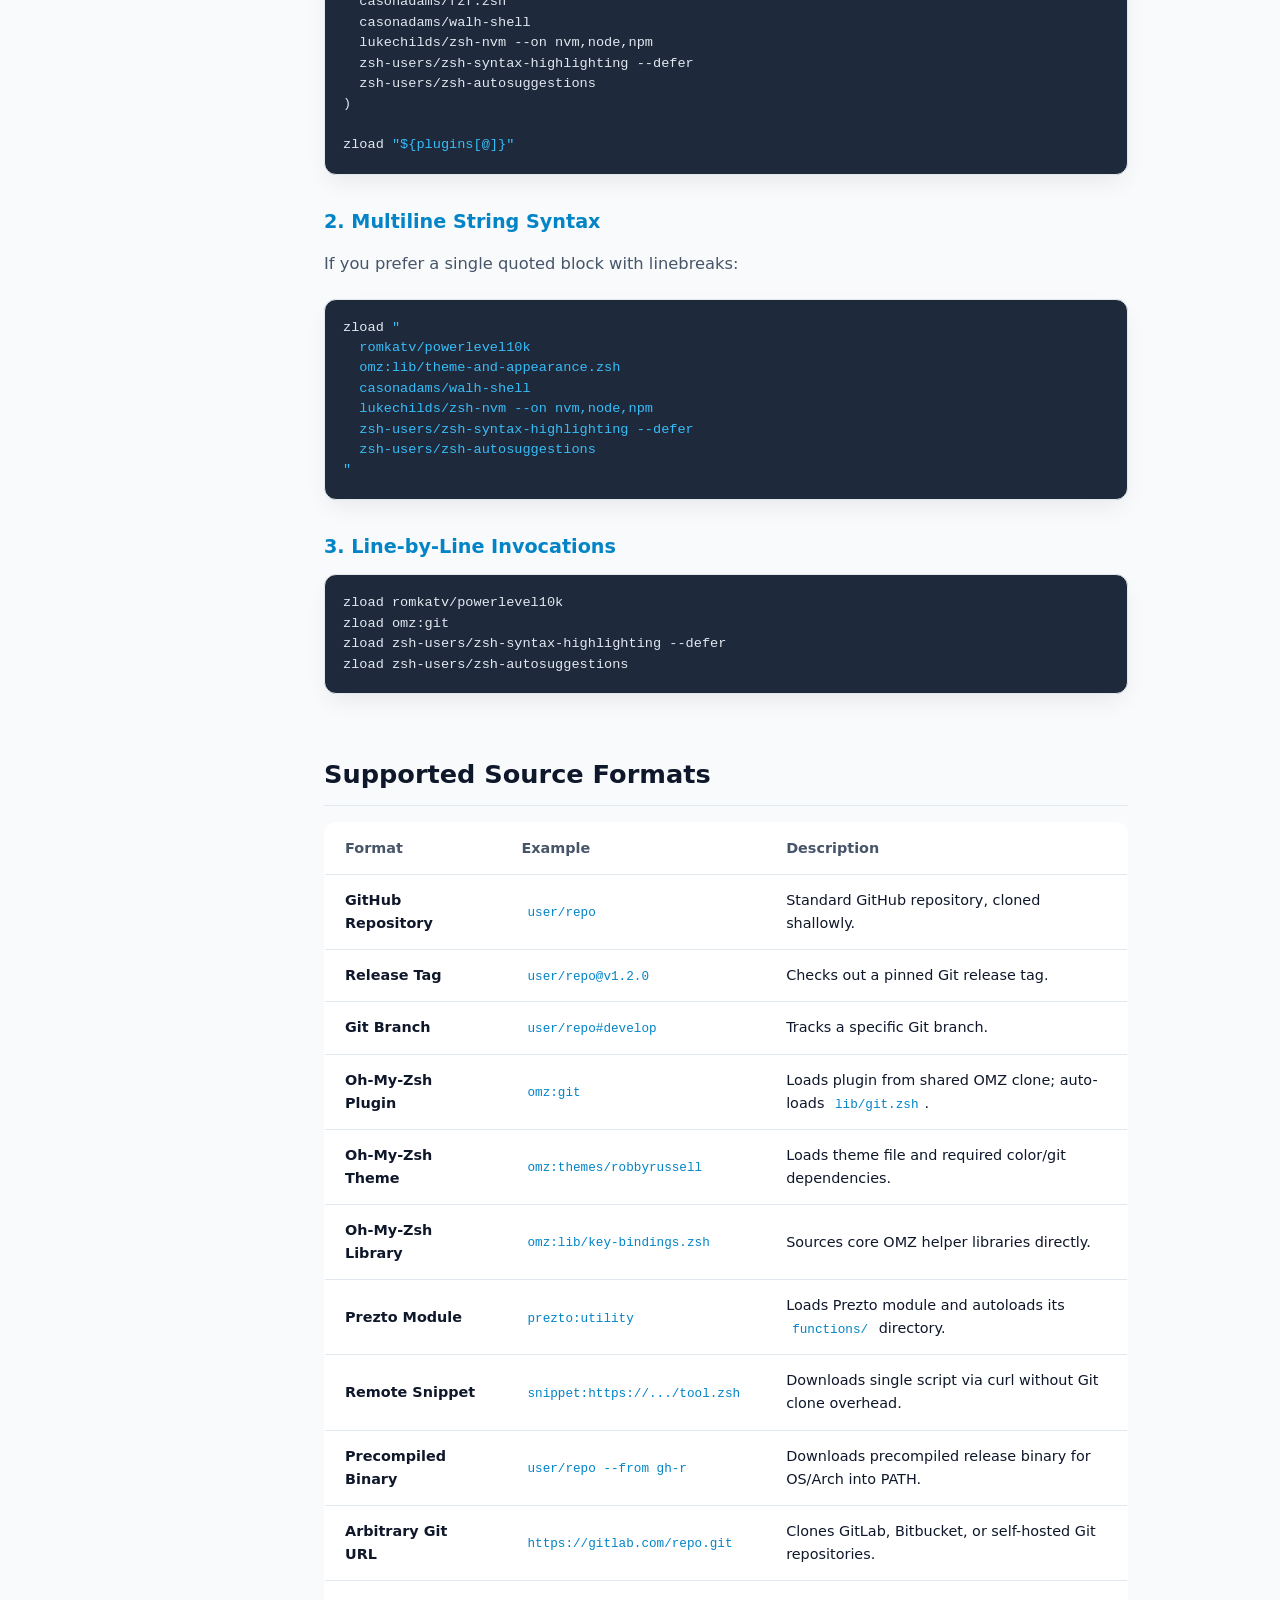
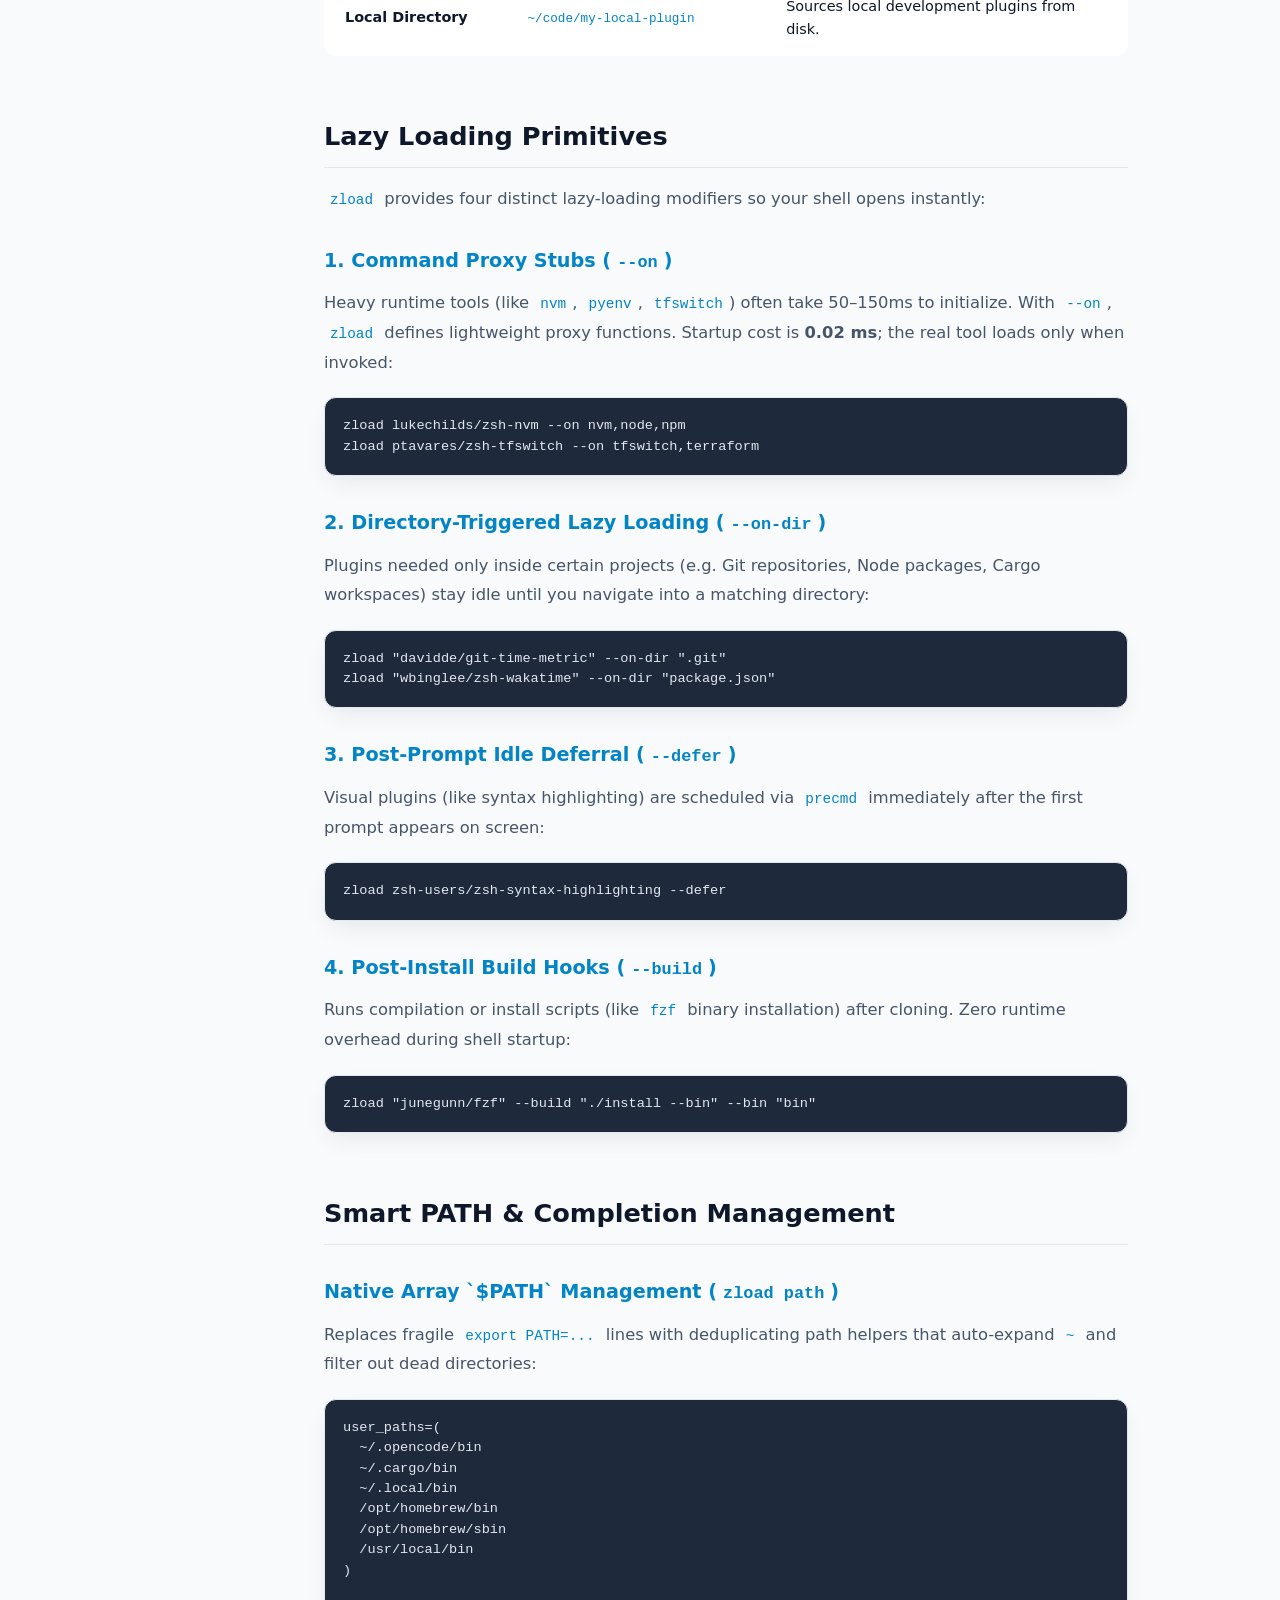
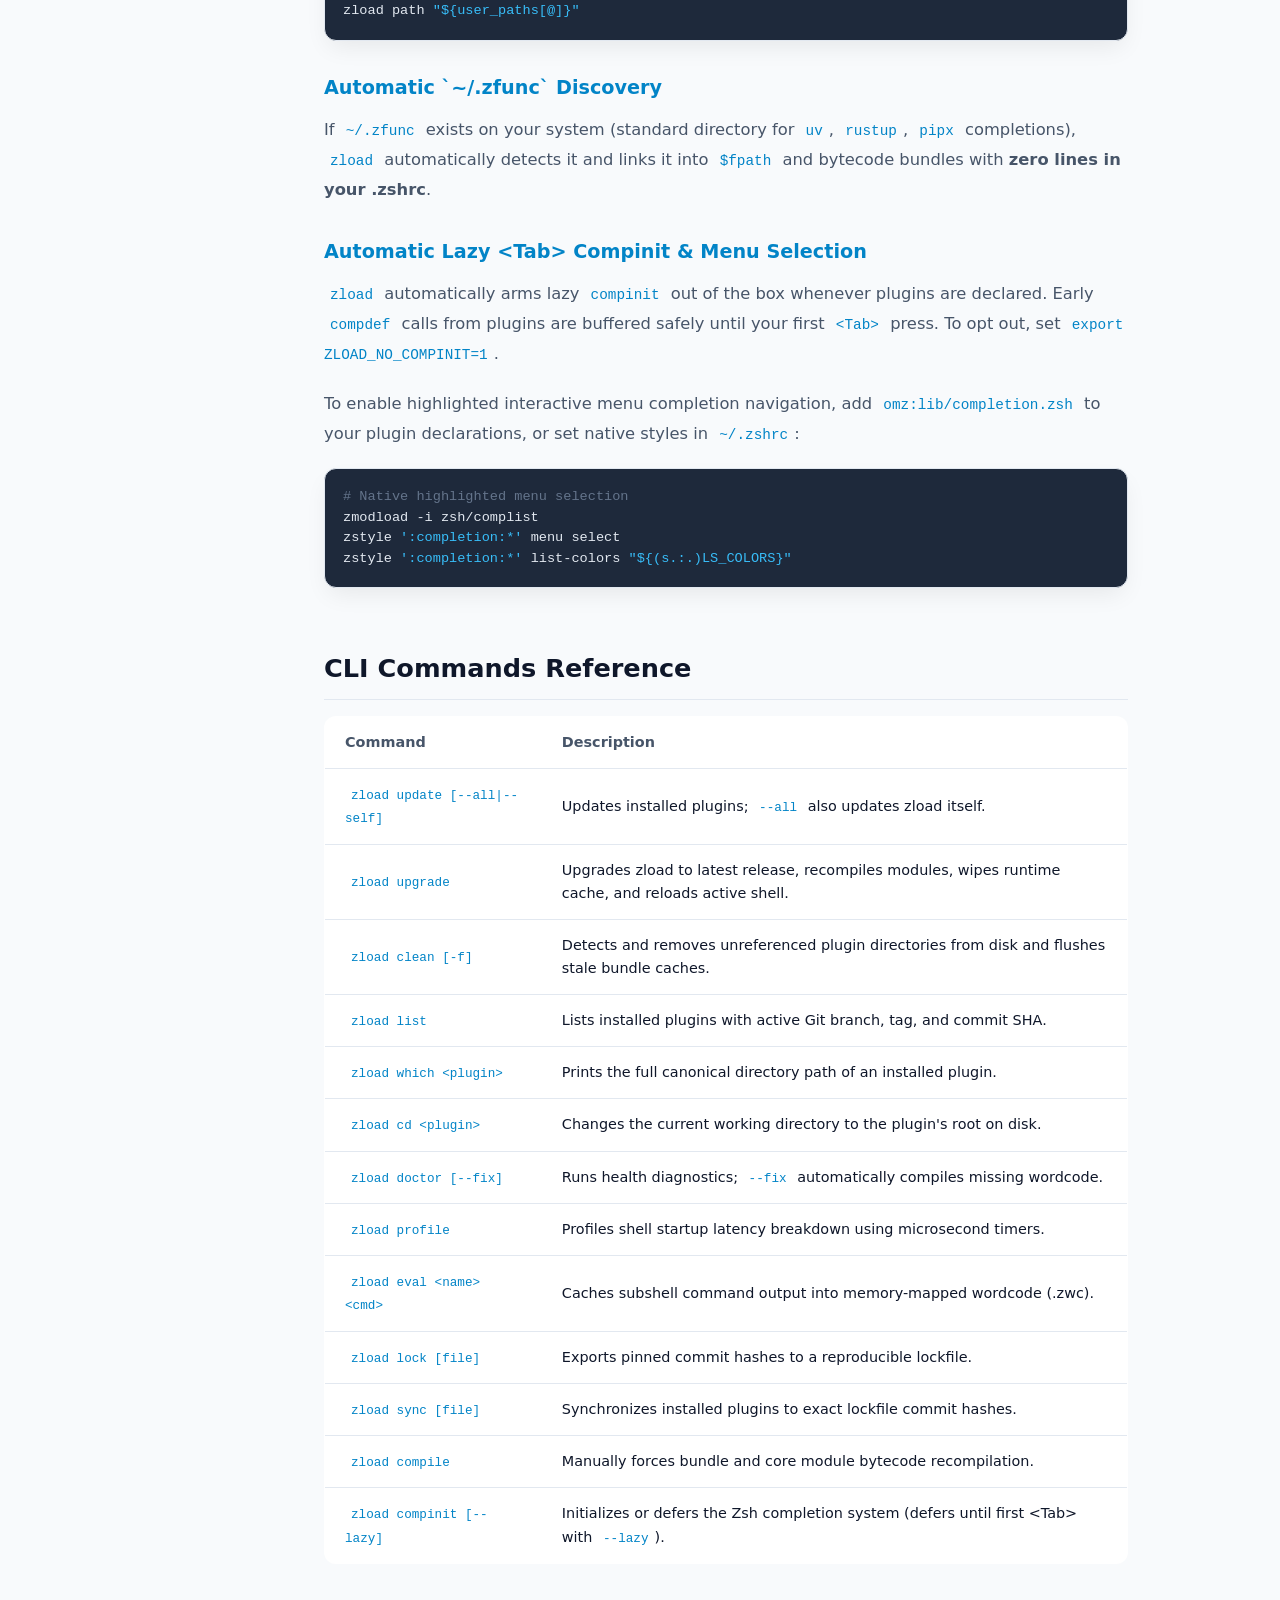
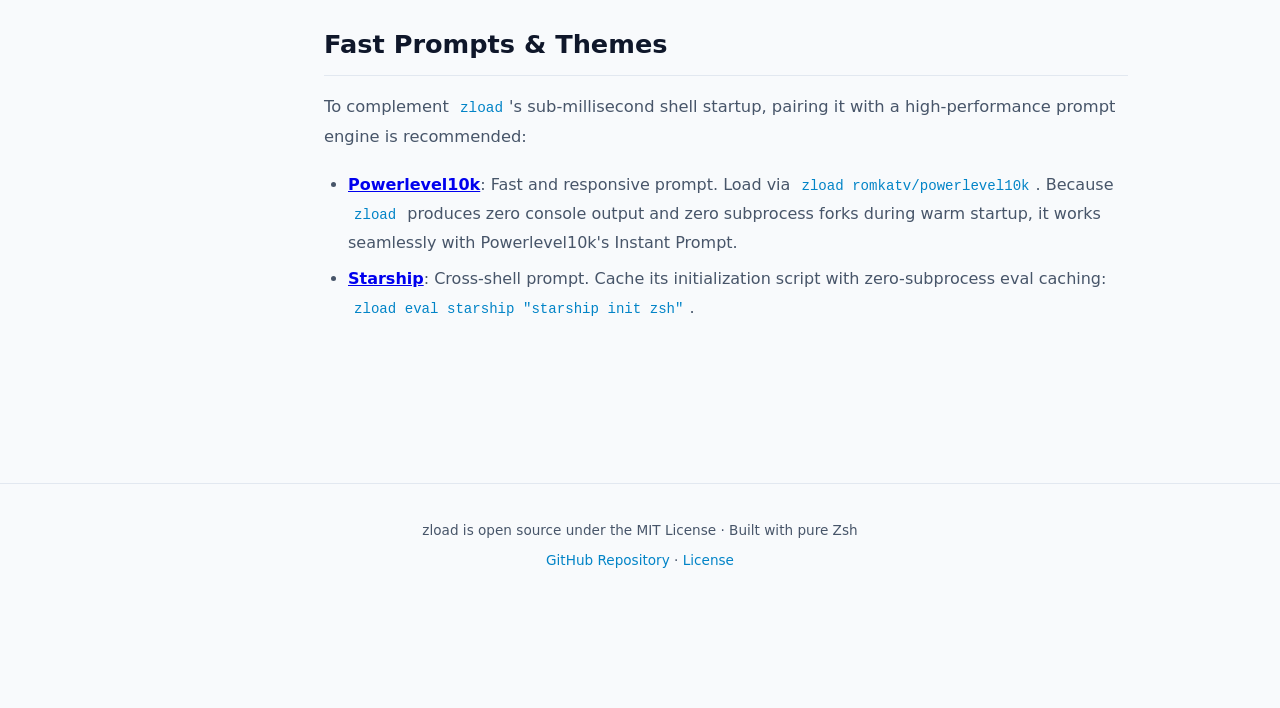
==== commit e23cfce3: "fix(core): ensure upgrade recompiles modules and clears runtime cache - Invalidate and purge ~/.cach" ====
--- a/www/docs.html
+++ b/www/docs.html
@@ -369,11 +369,11 @@
               </tr>
               <tr>
                 <td><code>zload upgrade</code></td>
-                <td>Upgrades zload itself to the latest release and recompiles modules.</td>
+                <td>Upgrades zload to latest release, recompiles modules, wipes runtime cache, and reloads active shell.</td>
               </tr>
               <tr>
                 <td><code>zload clean [-f]</code></td>
-                <td>Detects and removes unreferenced plugin directories from disk.</td>
+                <td>Detects and removes unreferenced plugin directories from disk and flushes stale bundle caches.</td>
               </tr>
               <tr>
                 <td><code>zload list</code></td>
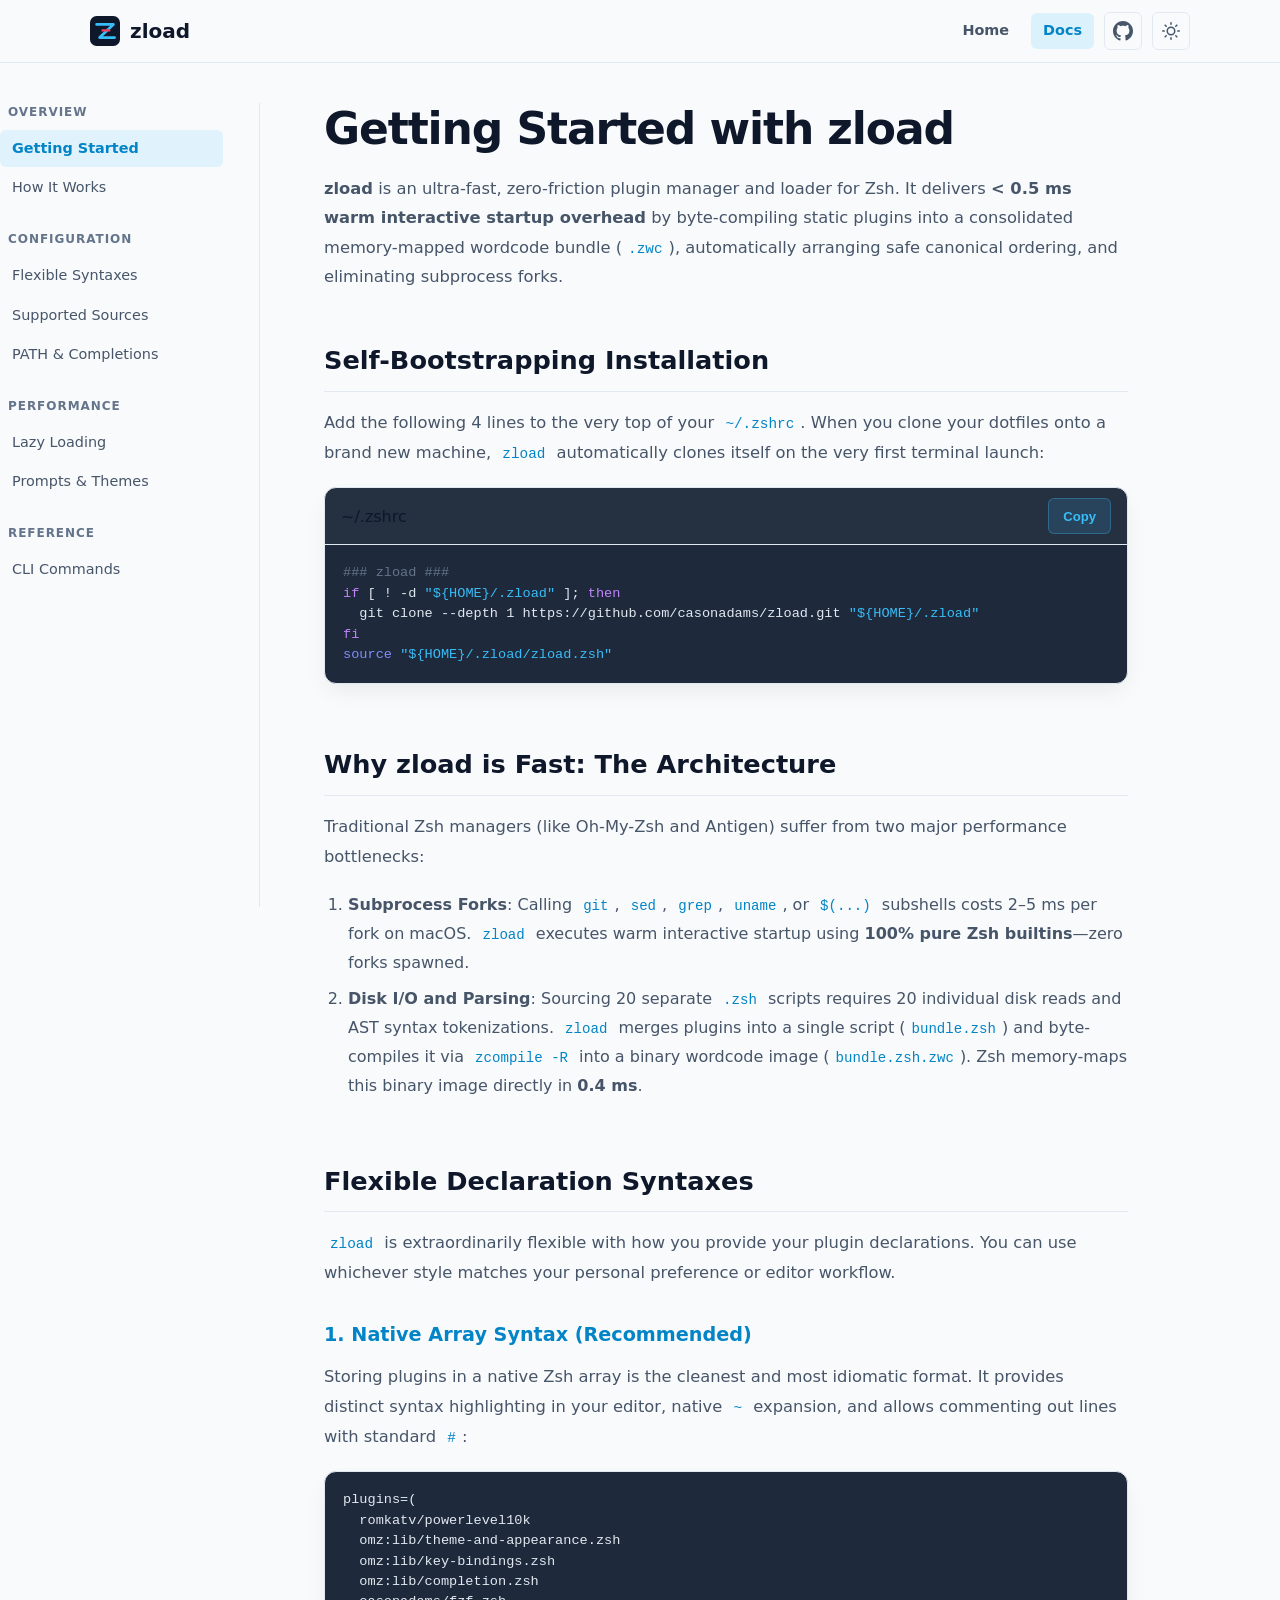
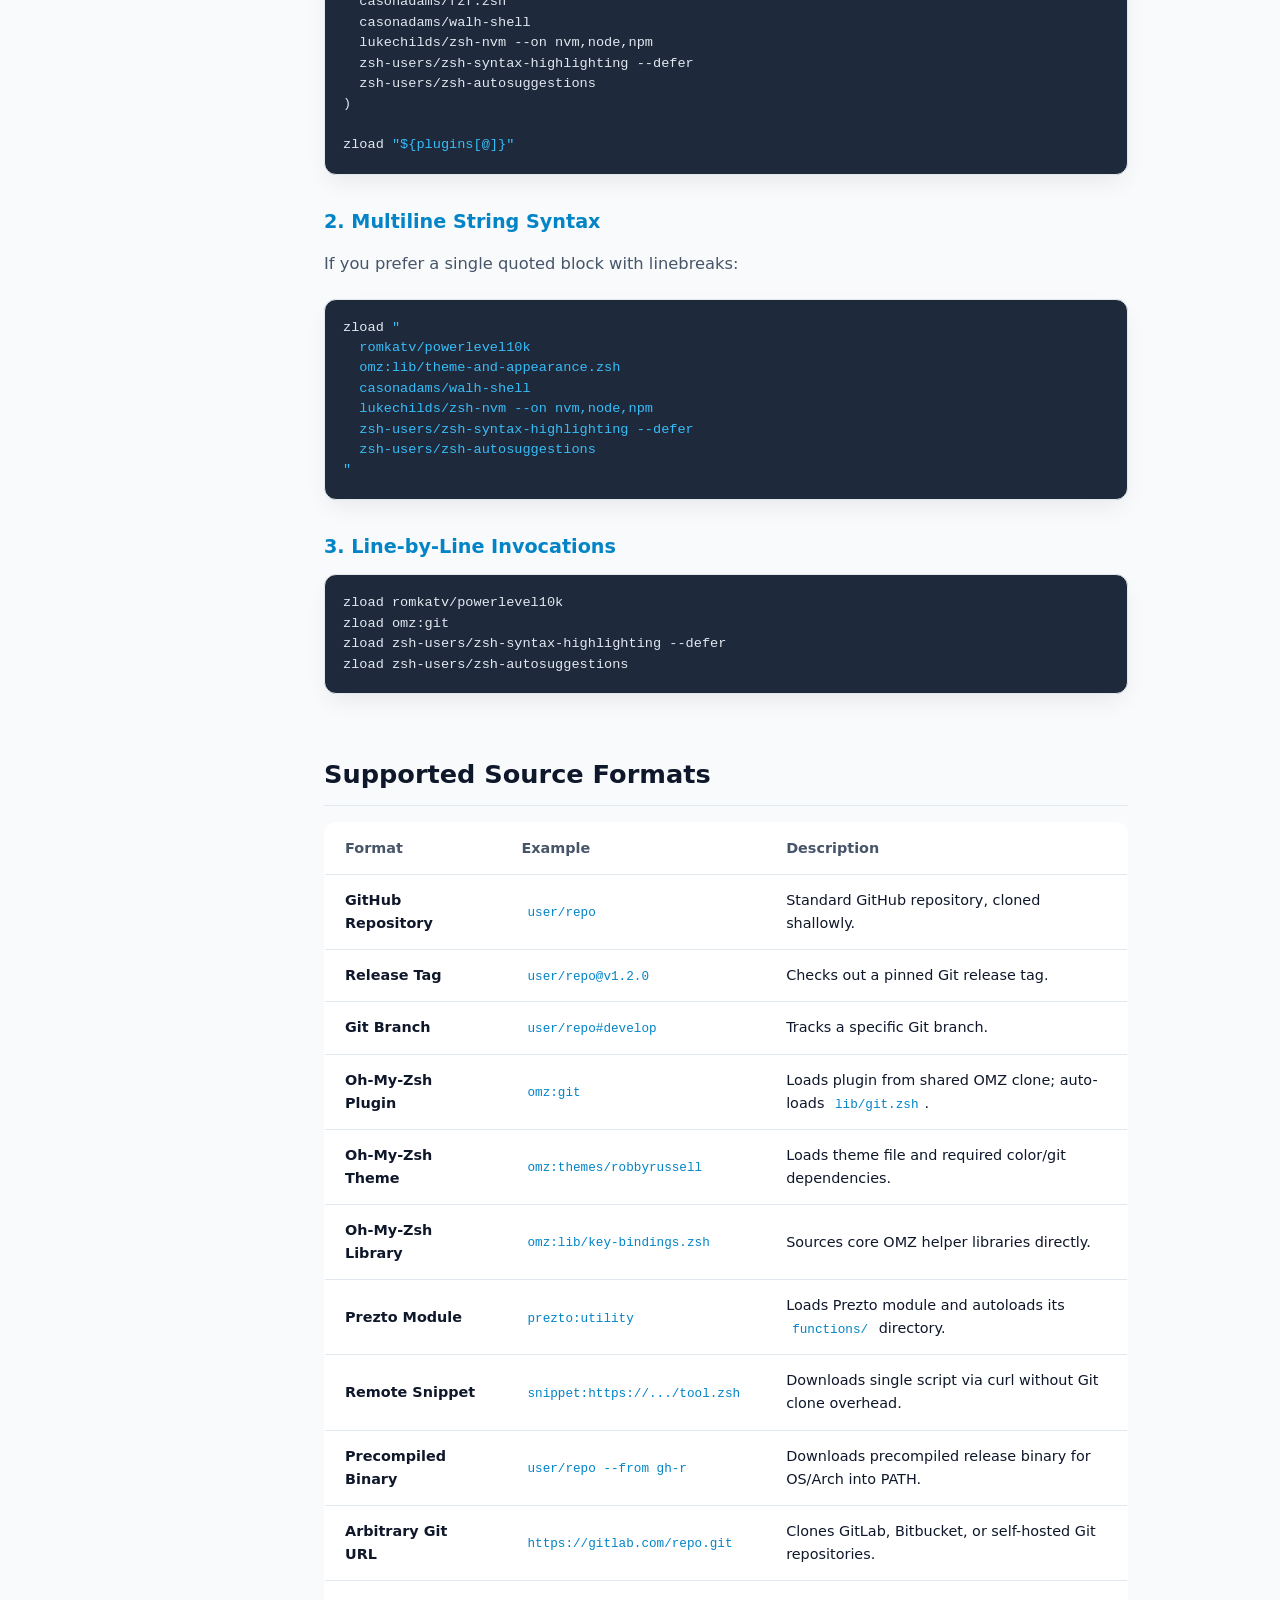
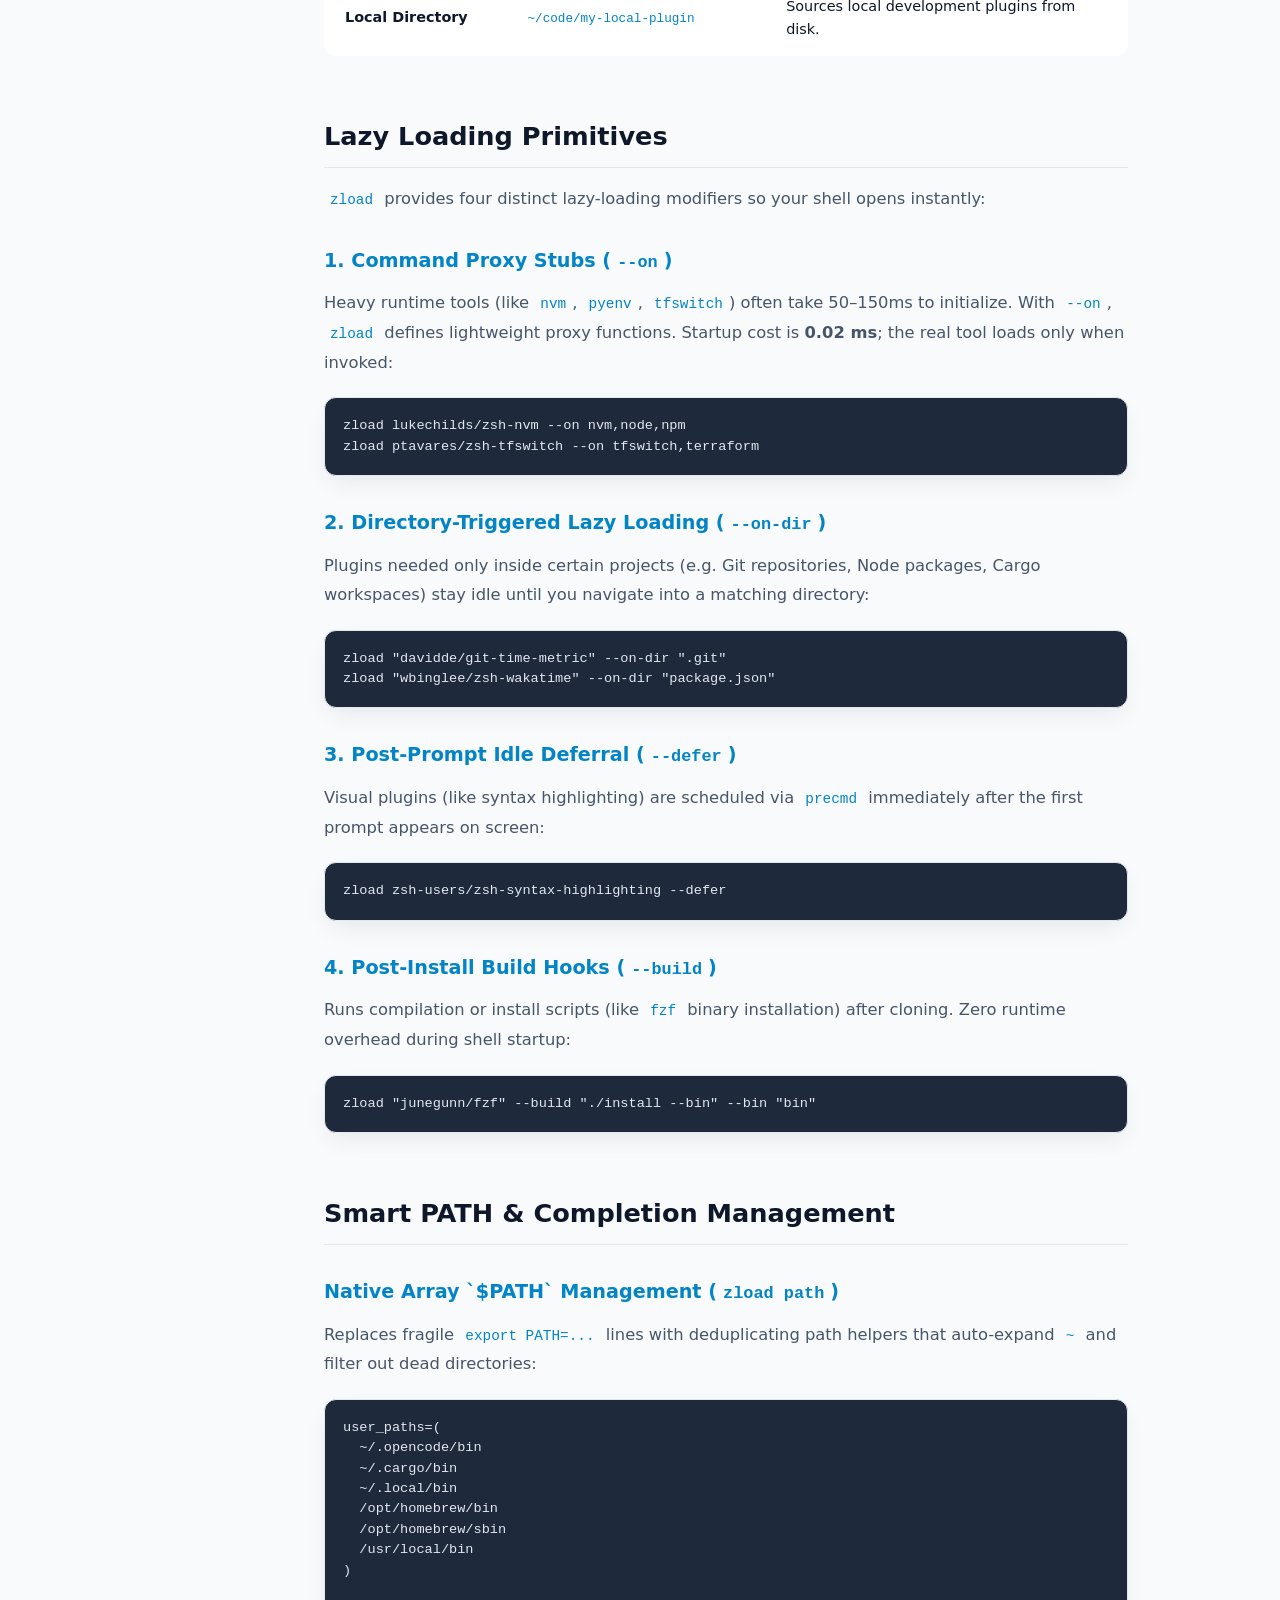
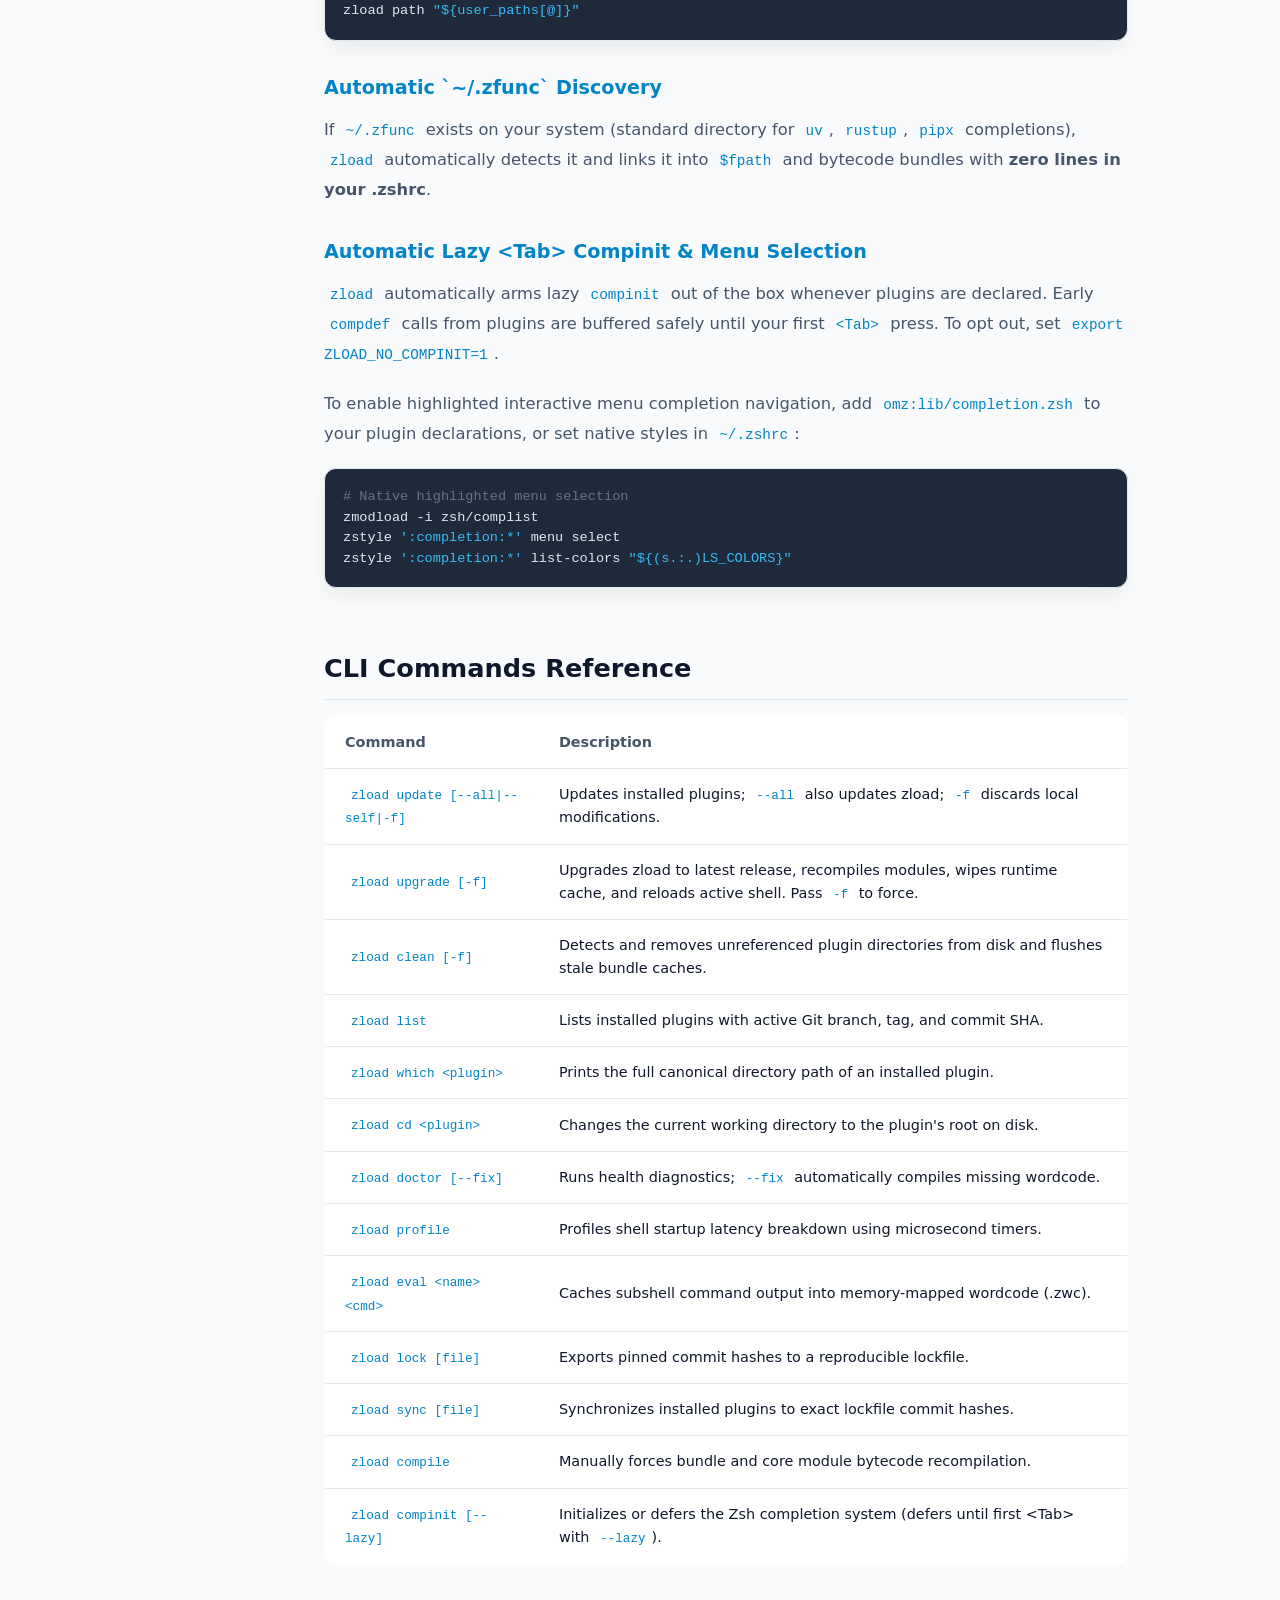
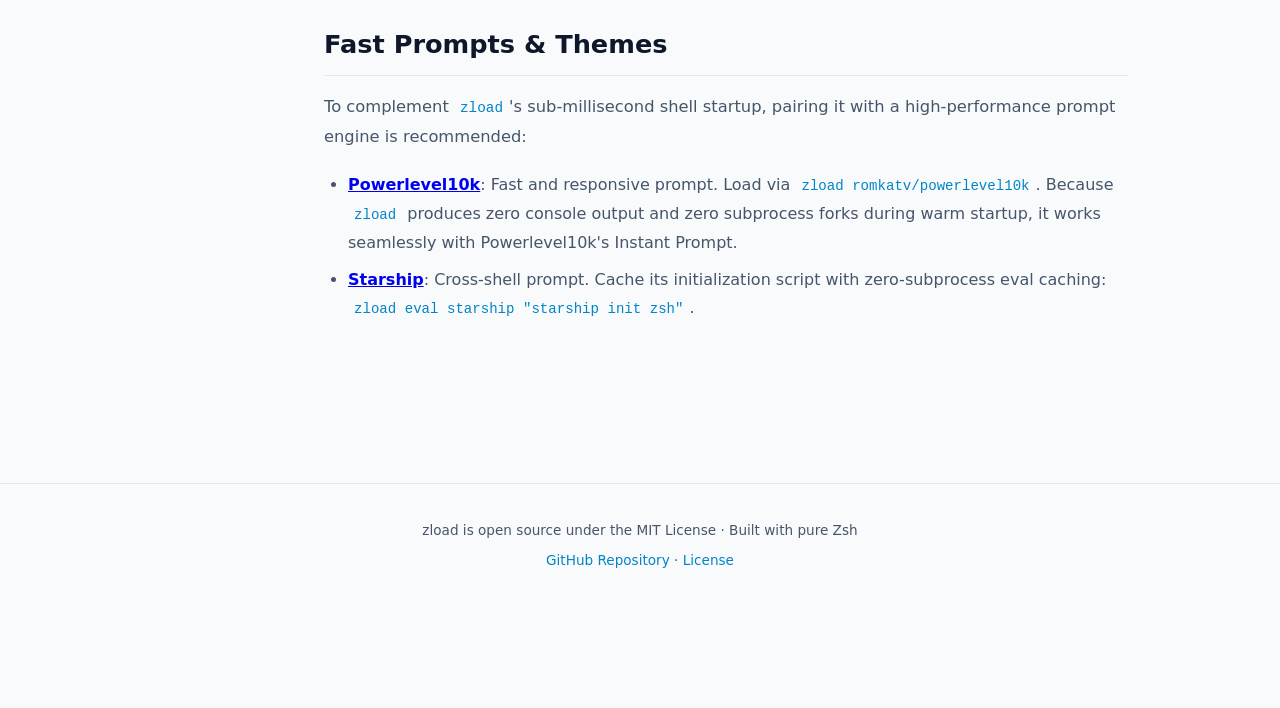
==== commit 37f77458: "feat(upgrade): add -f/--force flag and show detailed git error output" ====
--- a/www/docs.html
+++ b/www/docs.html
@@ -364,12 +364,12 @@
             </thead>
             <tbody>
               <tr>
-                <td><code>zload update [--all|--self]</code></td>
-                <td>Updates installed plugins; <code>--all</code> also updates zload itself.</td>
-              </tr>
-              <tr>
-                <td><code>zload upgrade</code></td>
-                <td>Upgrades zload to latest release, recompiles modules, wipes runtime cache, and reloads active shell.</td>
+                <td><code>zload update [--all|--self|-f]</code></td>
+                <td>Updates installed plugins; <code>--all</code> also updates zload; <code>-f</code> discards local modifications.</td>
+              </tr>
+              <tr>
+                <td><code>zload upgrade [-f]</code></td>
+                <td>Upgrades zload to latest release, recompiles modules, wipes runtime cache, and reloads active shell. Pass <code>-f</code> to force.</td>
               </tr>
               <tr>
                 <td><code>zload clean [-f]</code></td>
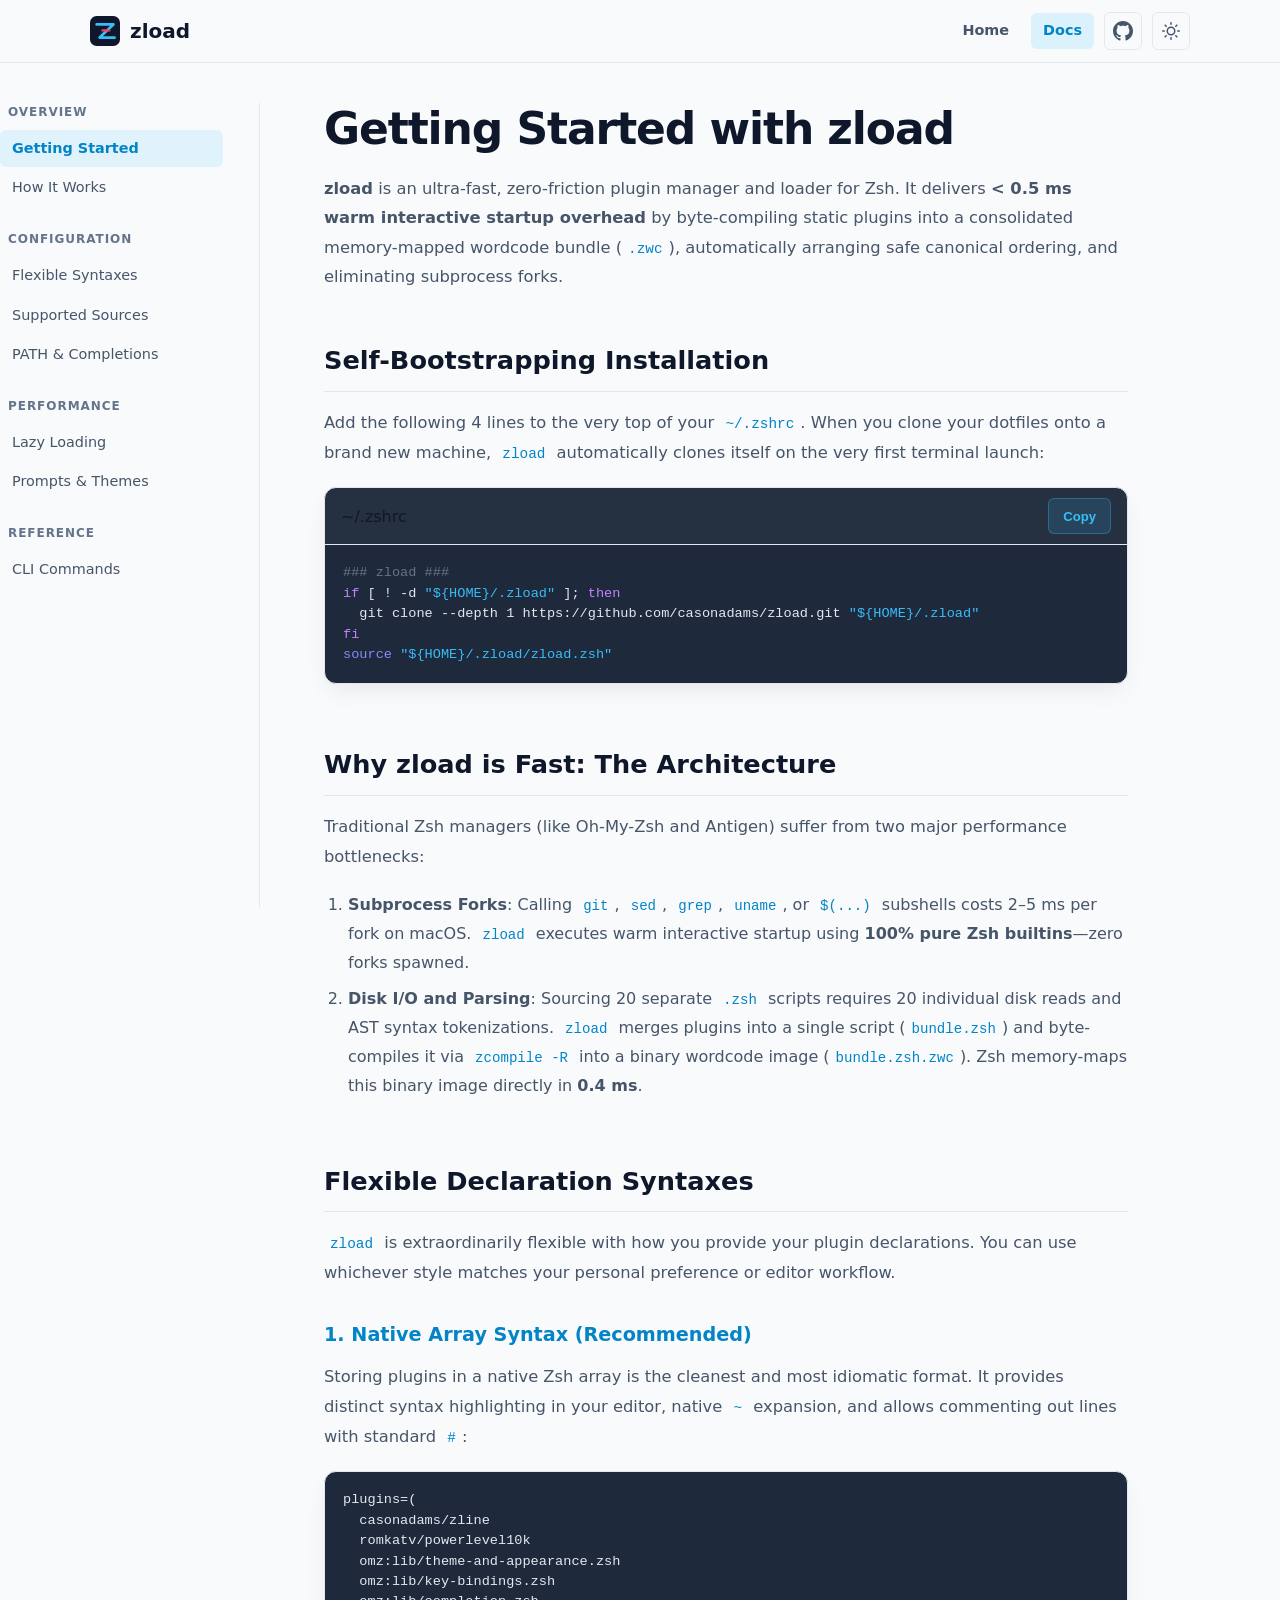
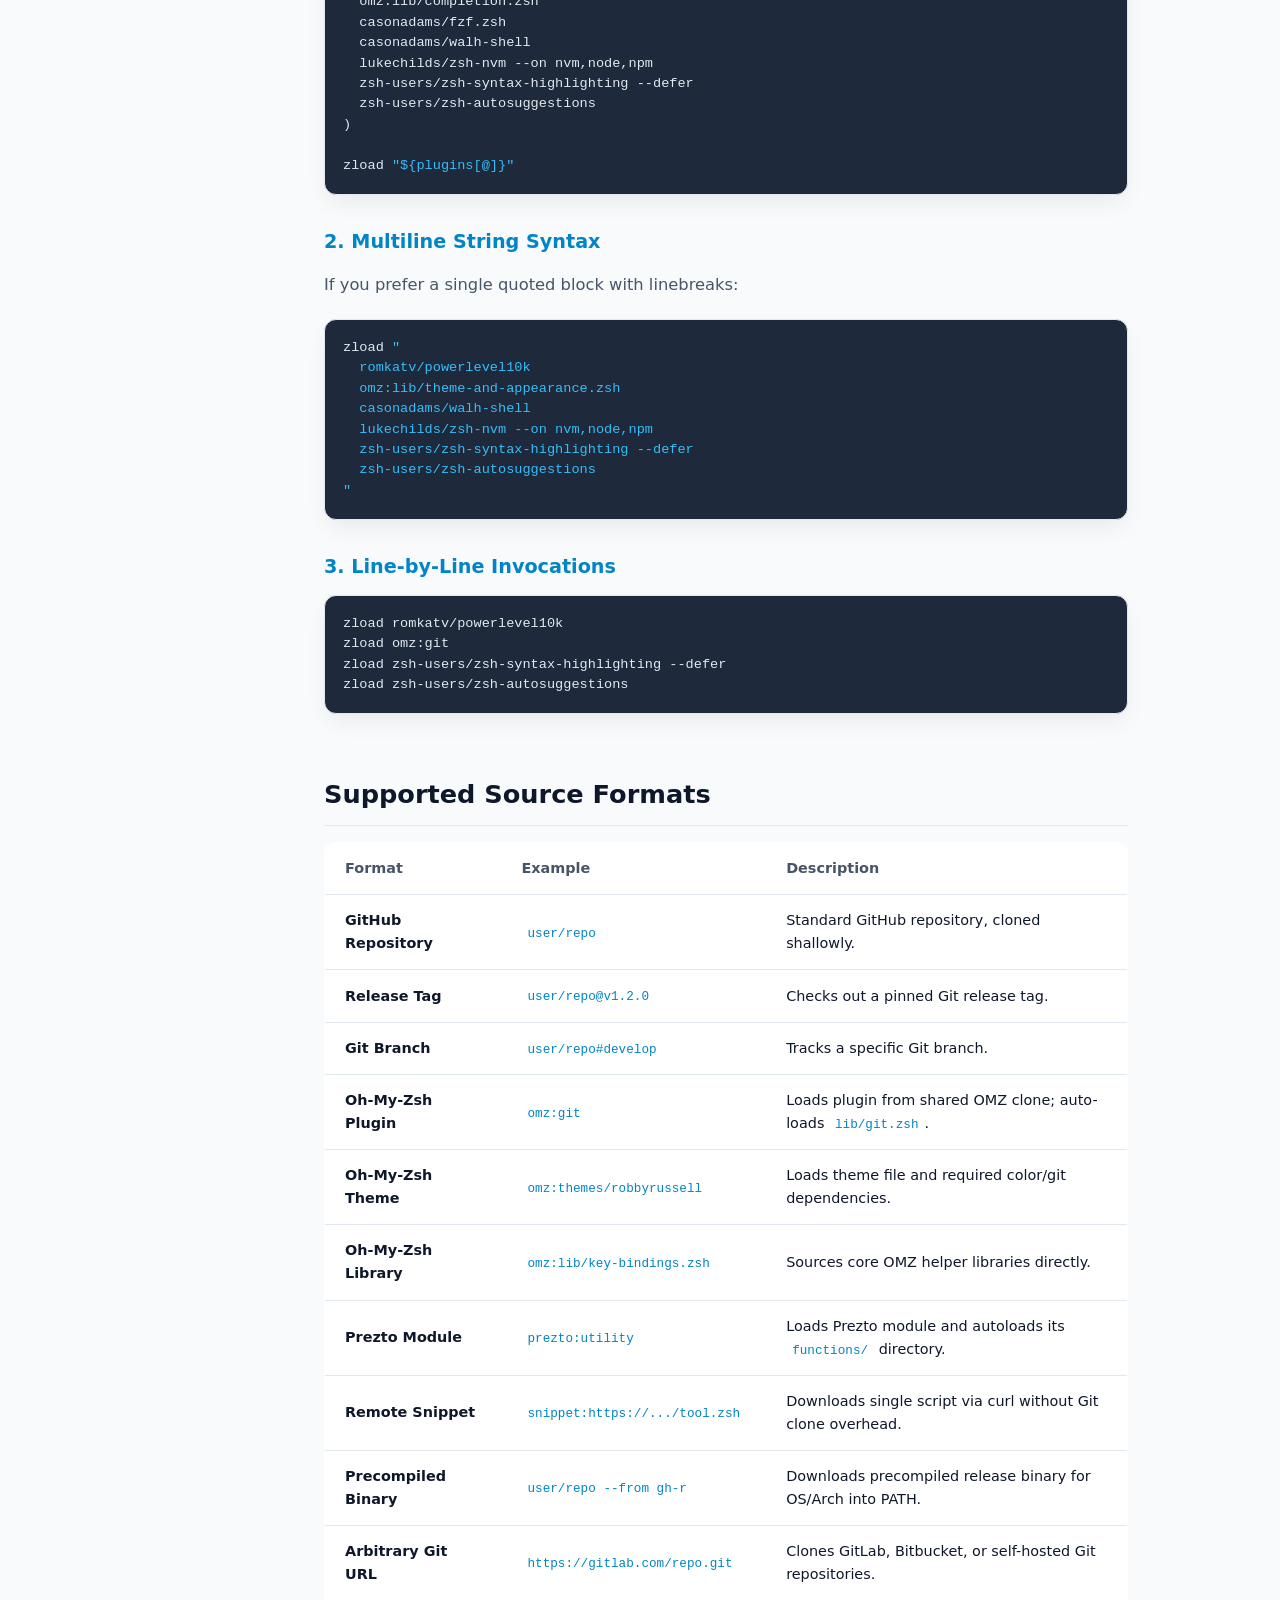
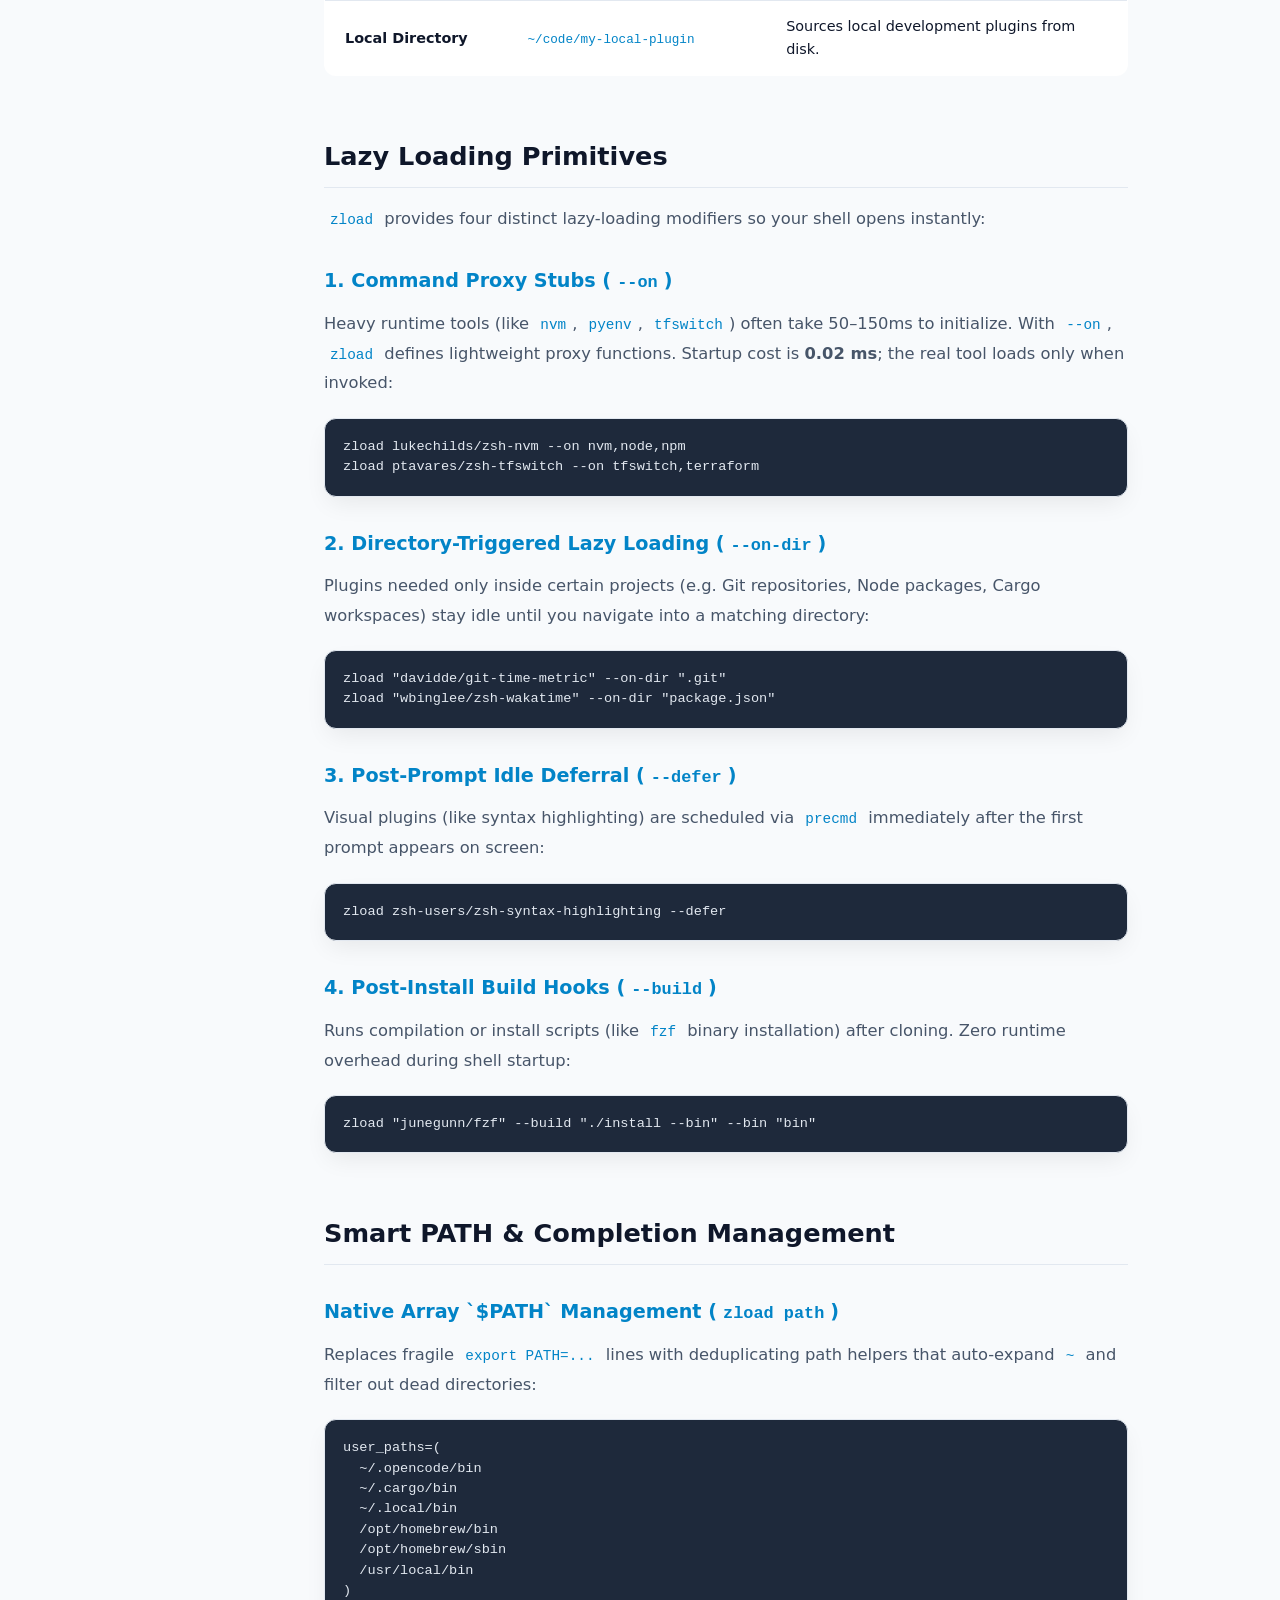
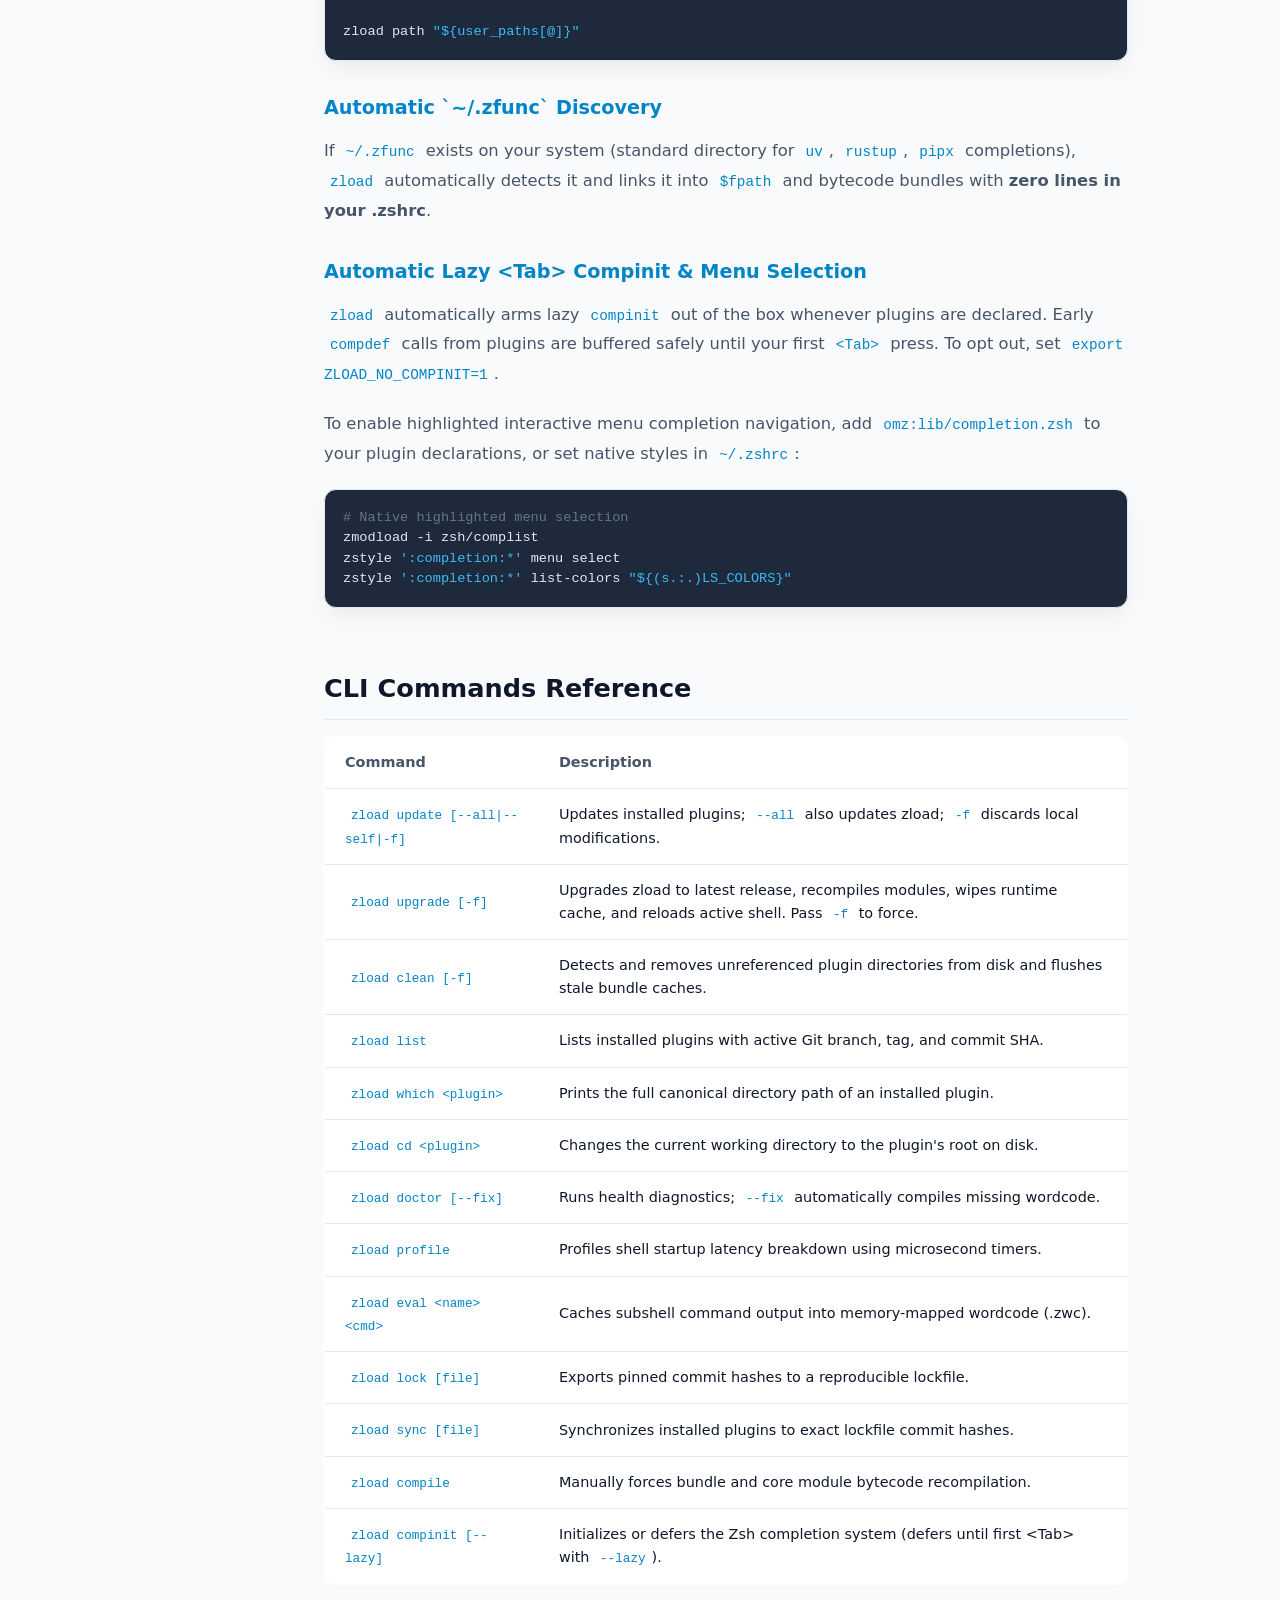
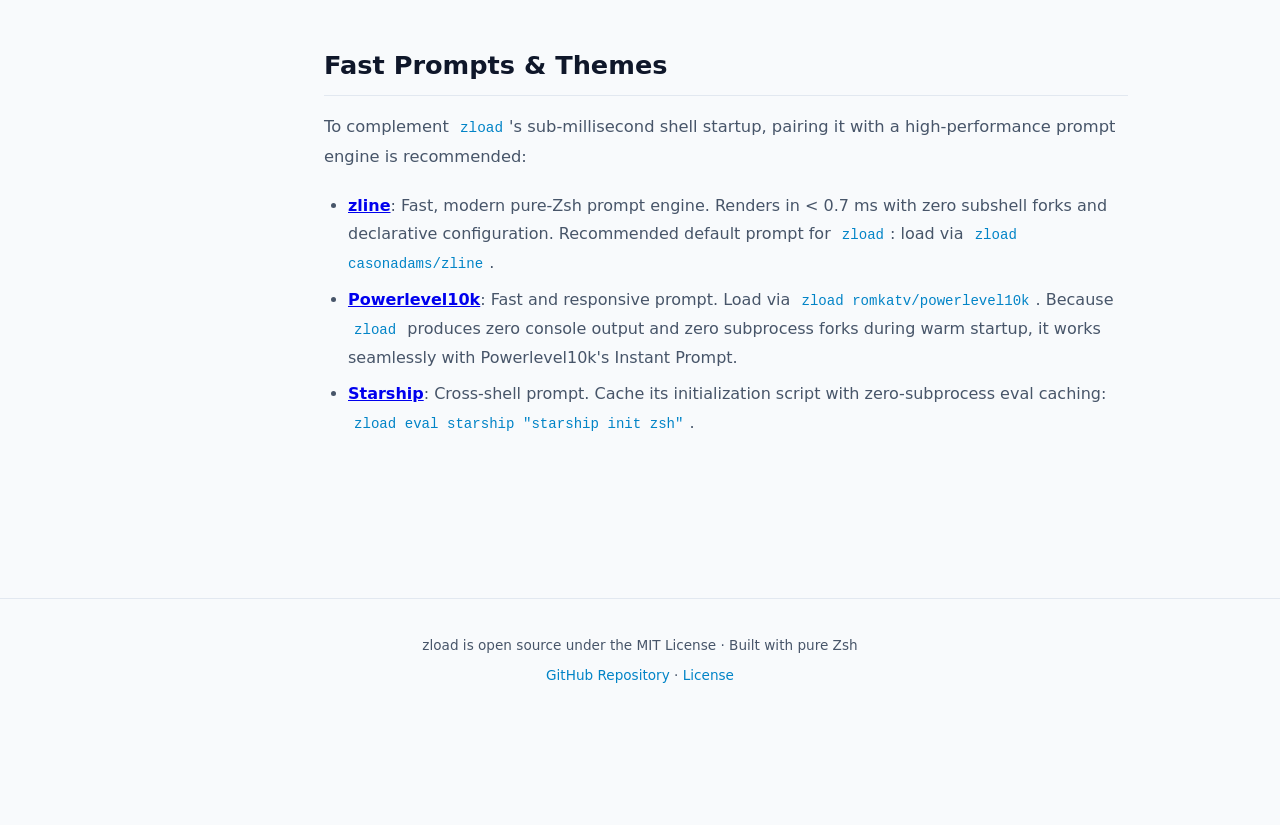
==== commit 92b05d24: "docs(prompt): reference and recommend zline prompt across docs and website" ====
--- a/www/docs.html
+++ b/www/docs.html
@@ -156,6 +156,7 @@
 
         <div class="code-preview">
           <pre><code>plugins=(
+  casonadams/zline
   romkatv/powerlevel10k
   omz:lib/theme-and-appearance.zsh
   omz:lib/key-bindings.zsh
@@ -427,6 +428,7 @@
           To complement <code>zload</code>'s sub-millisecond shell startup, pairing it with a high-performance prompt engine is recommended:
         </p>
         <ul>
+          <li><a href="https://github.com/casonadams/zline" target="_blank" rel="noopener"><strong>zline</strong></a>: Fast, modern pure-Zsh prompt engine. Renders in &lt; 0.7 ms with zero subshell forks and declarative configuration. Recommended default prompt for <code>zload</code>: load via <code>zload casonadams/zline</code>.</li>
           <li><a href="https://github.com/romkatv/powerlevel10k" target="_blank" rel="noopener"><strong>Powerlevel10k</strong></a>: Fast and responsive prompt. Load via <code>zload romkatv/powerlevel10k</code>. Because <code>zload</code> produces zero console output and zero subprocess forks during warm startup, it works seamlessly with Powerlevel10k's Instant Prompt.</li>
           <li><a href="https://starship.rs" target="_blank" rel="noopener"><strong>Starship</strong></a>: Cross-shell prompt. Cache its initialization script with zero-subprocess eval caching: <code>zload eval starship "starship init zsh"</code>.</li>
         </ul>
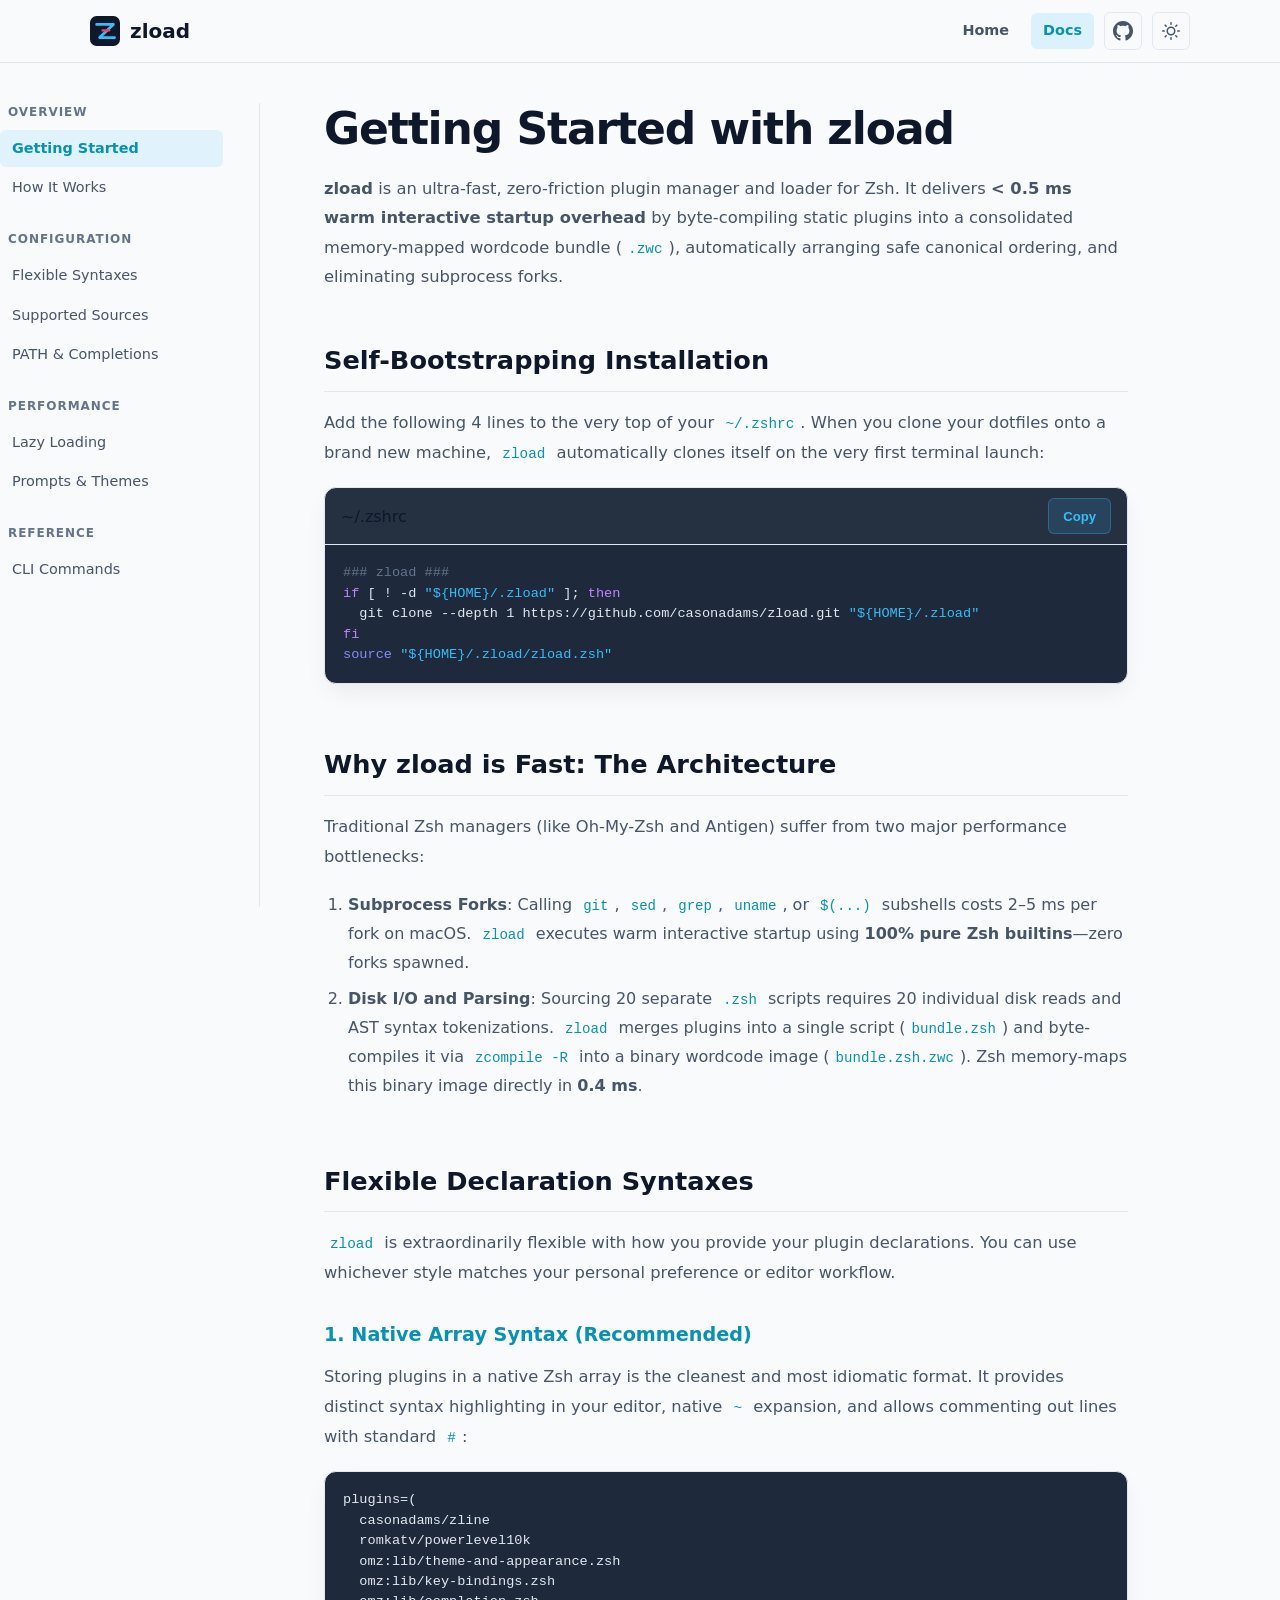
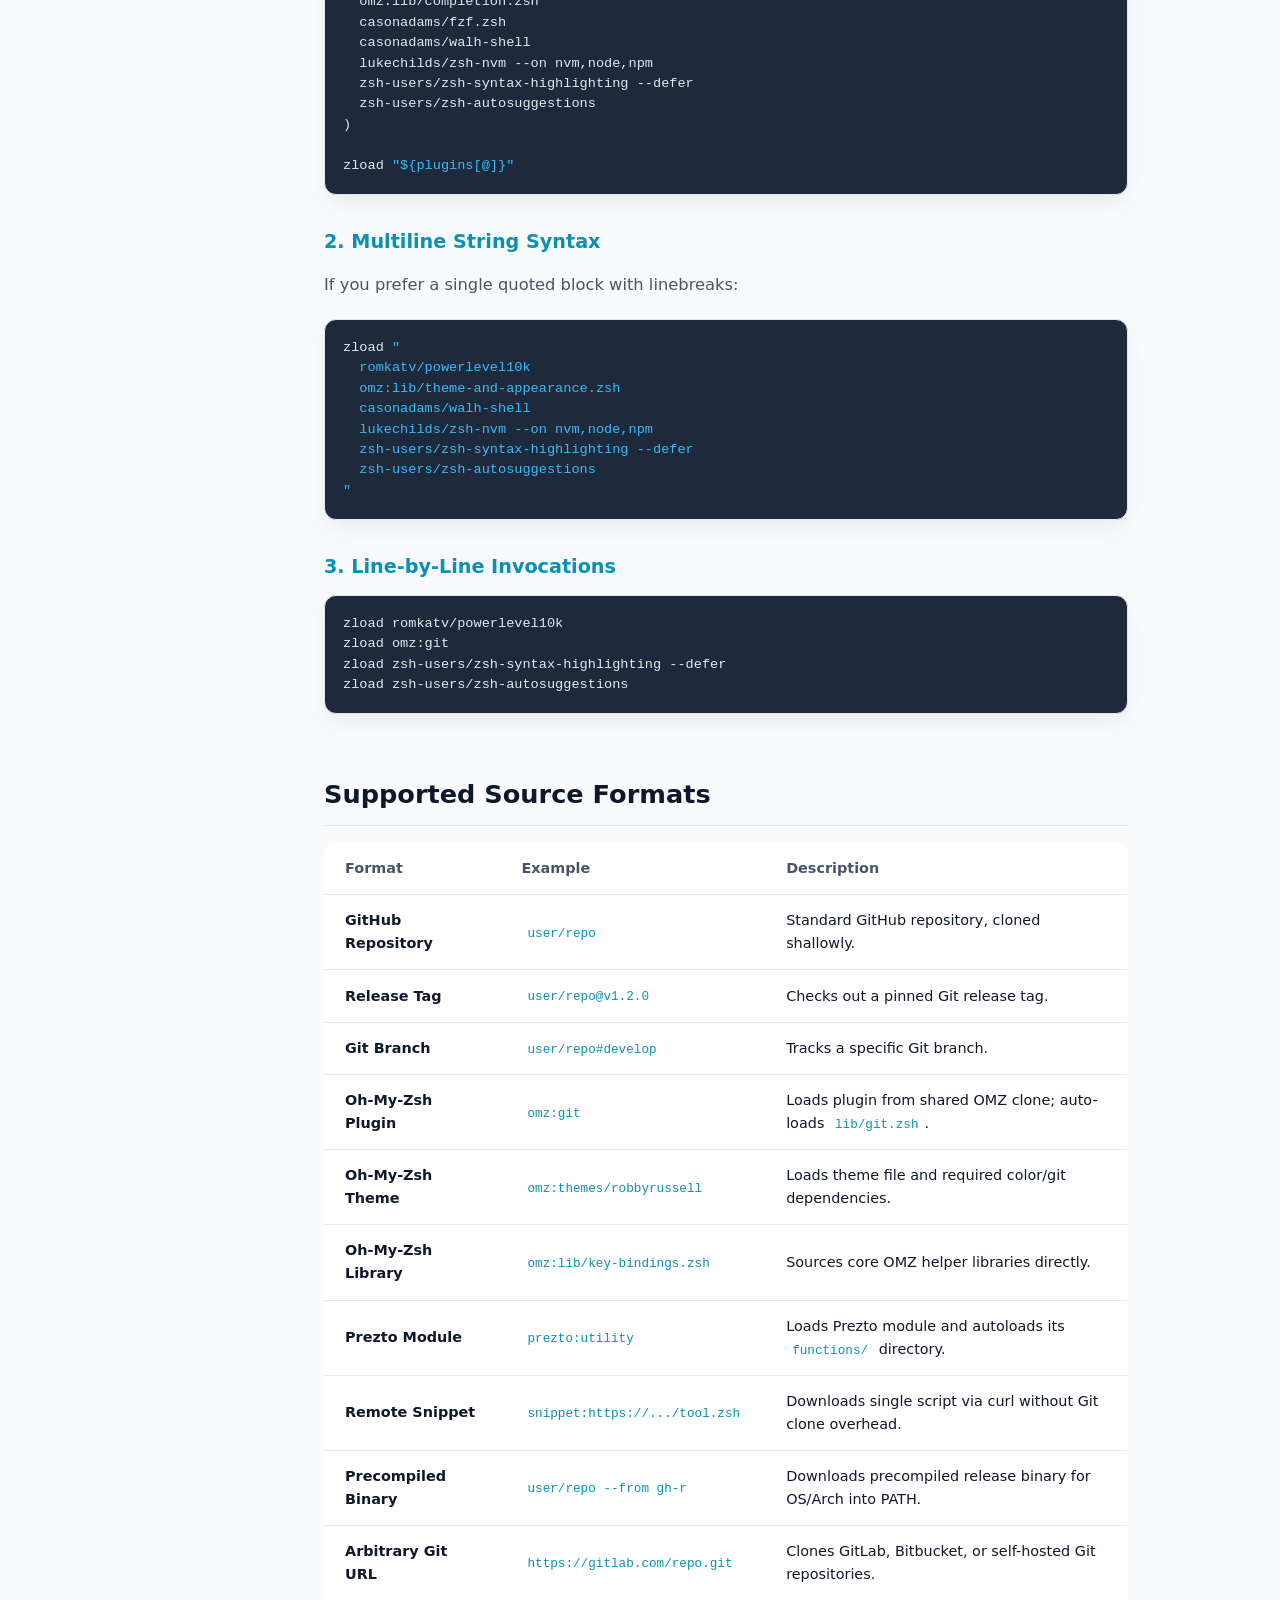
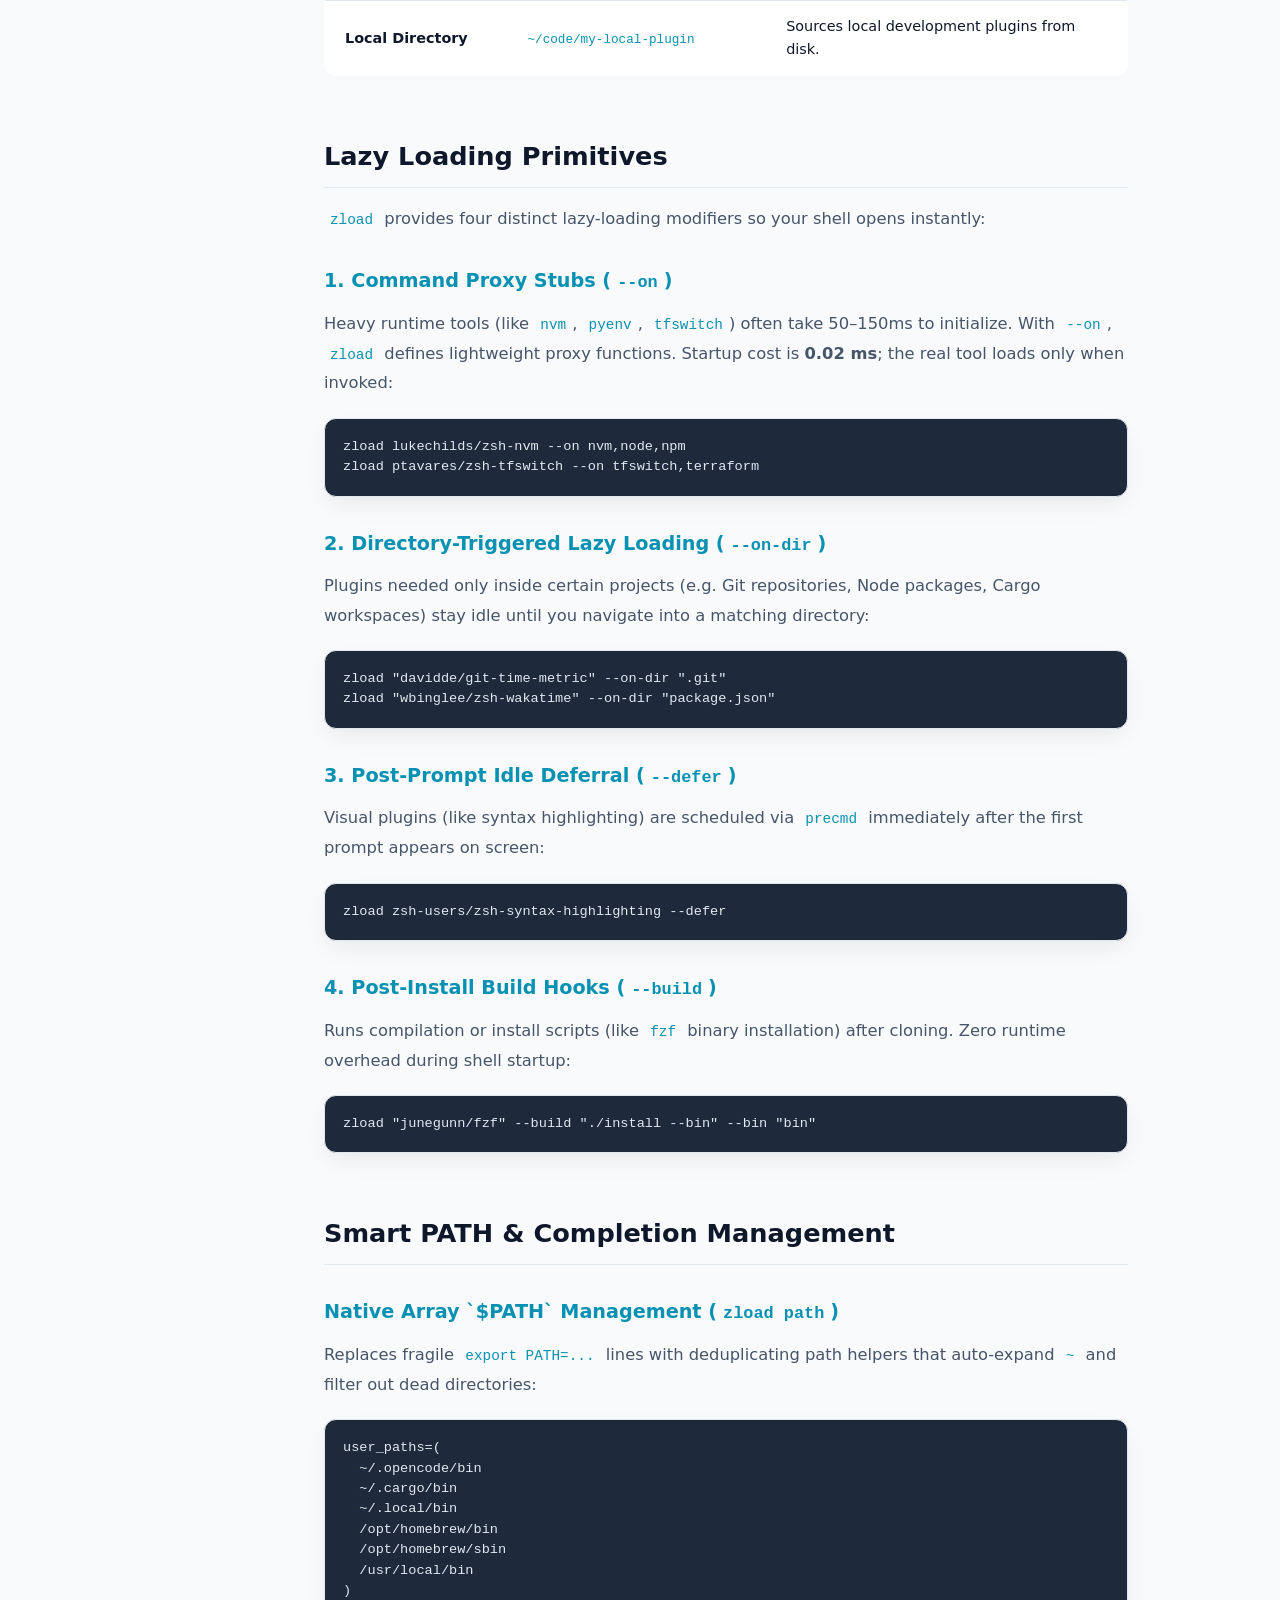
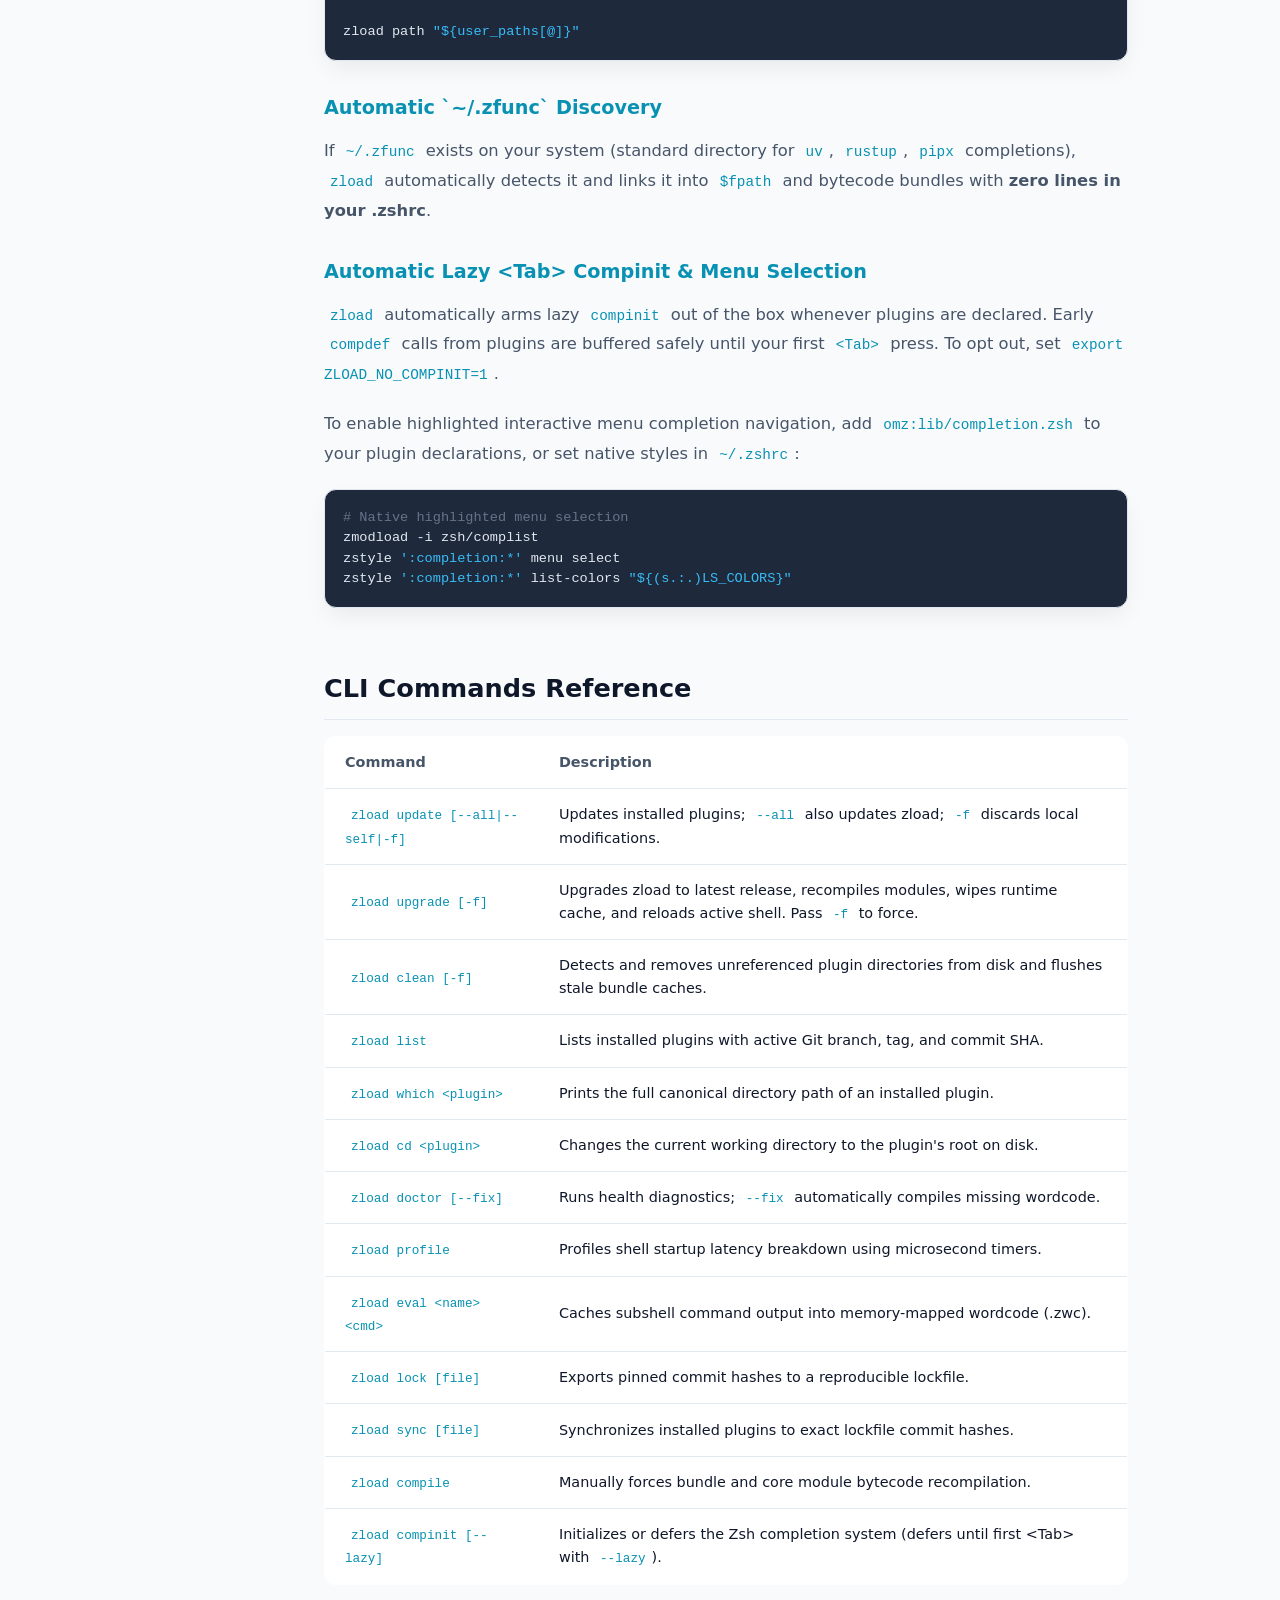
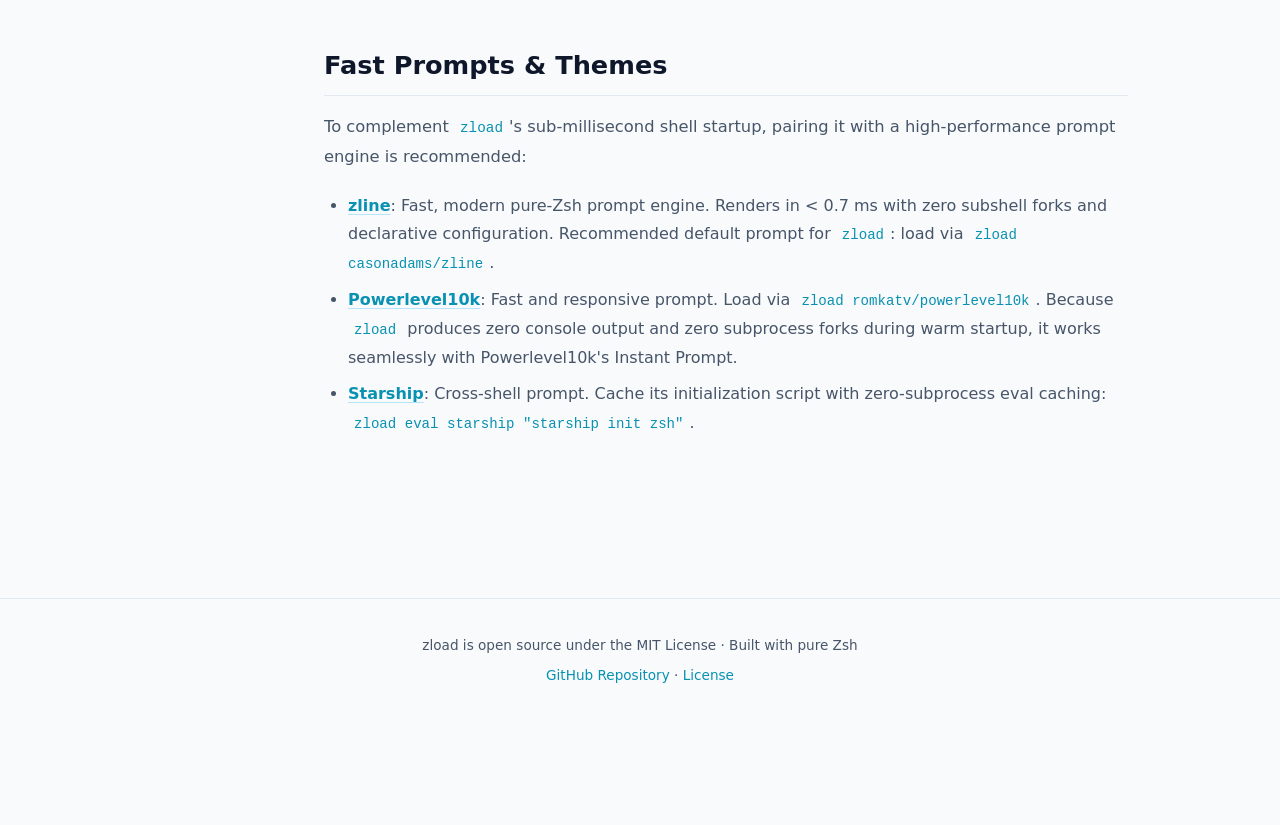
==== commit 87d58ab7: "style(www): style prose links in cyan accent and bump cache-buster" ====
--- a/www/docs.html
+++ b/www/docs.html
@@ -7,7 +7,7 @@
   <meta name="description" content="Complete documentation for zload: flexible input syntaxes, lazy loading primitives, smart path management, CLI reference, and Powerlevel10k instant prompt integration.">
 
   <link rel="icon" type="image/svg+xml" href="favicon.svg">
-  <link rel="stylesheet" href="css/style.css?v=9">
+  <link rel="stylesheet" href="css/style.css?v=10">
 
   <script>
     (function() {
--- a/www/css/style.css
+++ b/www/css/style.css
@@ -8,7 +8,7 @@
   --text-secondary: #94a3b8;
   --text-muted: #64748b;
   --accent: #38bdf8;
-  --accent-hover: #0284c7;
+  --accent-hover: #7dd3fc;
   --success: #10b981;
   --warning: #f59e0b;
   --danger: #ef4444;
@@ -25,12 +25,12 @@
   --bg-secondary: #f1f5f9;
   --bg-card: #ffffff;
   --border: #e2e8f0;
-  --border-focus: #0284c7;
+  --border-focus: #0891b2;
   --text-primary: #0f172a;
   --text-secondary: #475569;
   --text-muted: #64748b;
-  --accent: #0284c7;
-  --accent-hover: #0369a1;
+  --accent: #0891b2;
+  --accent-hover: #0e7490;
   --code-bg: #1e293b;
   --shadow: 0 10px 25px -5px rgba(0, 0, 0, 0.08);
 }
@@ -50,6 +50,49 @@
   overflow-x: hidden;
   width: 100%;
 }
+/* Base Links & Prose Accents */
+a {
+  color: var(--accent);
+  text-decoration: none;
+  transition: color 0.15s ease, text-decoration-color 0.15s ease;
+}
+
+a:visited {
+  color: var(--accent);
+}
+
+a:hover,
+a:focus-visible {
+  color: var(--accent-hover);
+}
+
+p a,
+li a {
+  color: var(--accent);
+  text-decoration: underline;
+  text-decoration-color: rgba(56, 189, 248, 0.35);
+  text-underline-offset: 3px;
+}
+
+p a:visited,
+li a:visited {
+  color: var(--accent);
+}
+
+p a:hover,
+li a:hover,
+p a:focus-visible,
+li a:focus-visible {
+  color: var(--accent-hover);
+  text-decoration-color: var(--accent-hover);
+}
+
+.docs-nav-link,
+.nav-link-docs,
+.mobile-nav-links a {
+  text-decoration: none;
+}
+
 
 .container {
   max-width: 1140px;
@@ -681,6 +724,13 @@
 footer a {
   color: var(--accent);
   text-decoration: none;
+  transition: color 0.15s ease;
+}
+
+footer a:hover {
+  color: var(--accent-hover);
+  text-decoration: underline;
+  text-decoration-color: var(--accent-hover);
 }
 
 /* Media Queries for Mobile Screens */
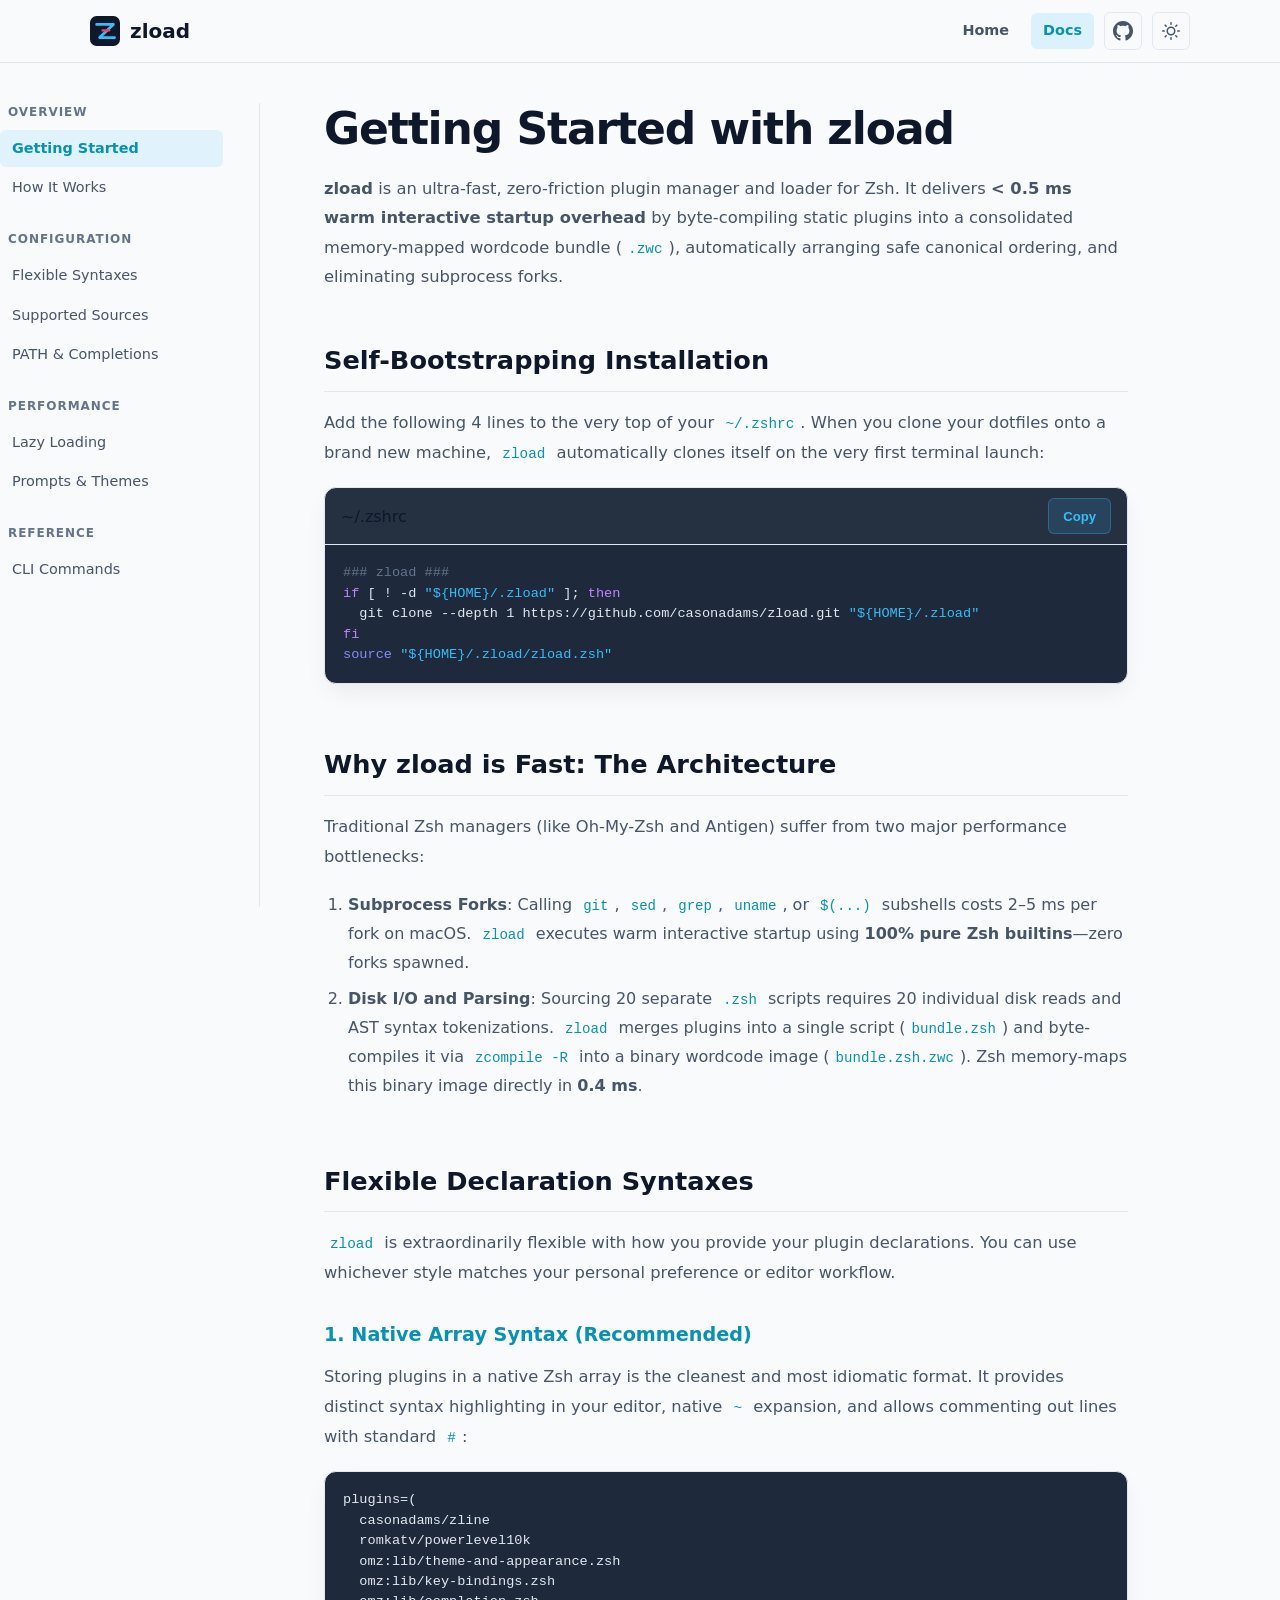
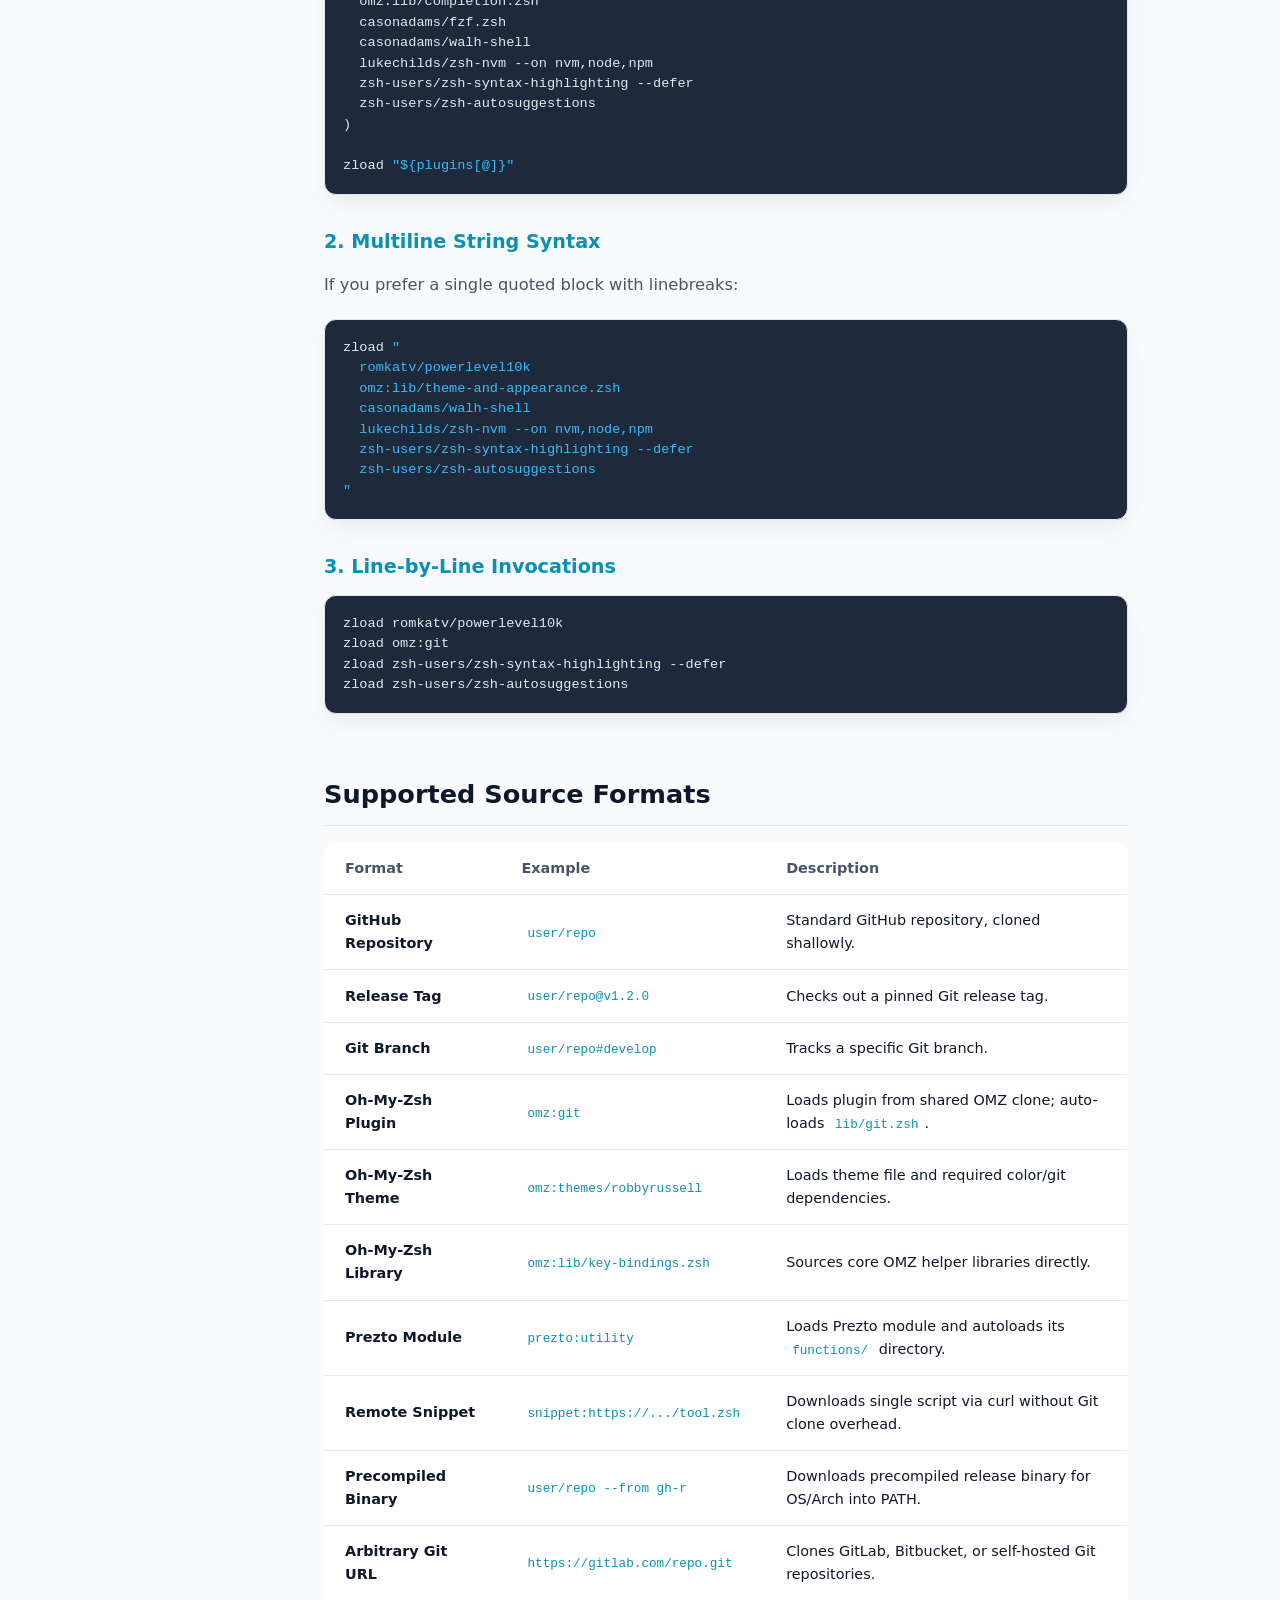
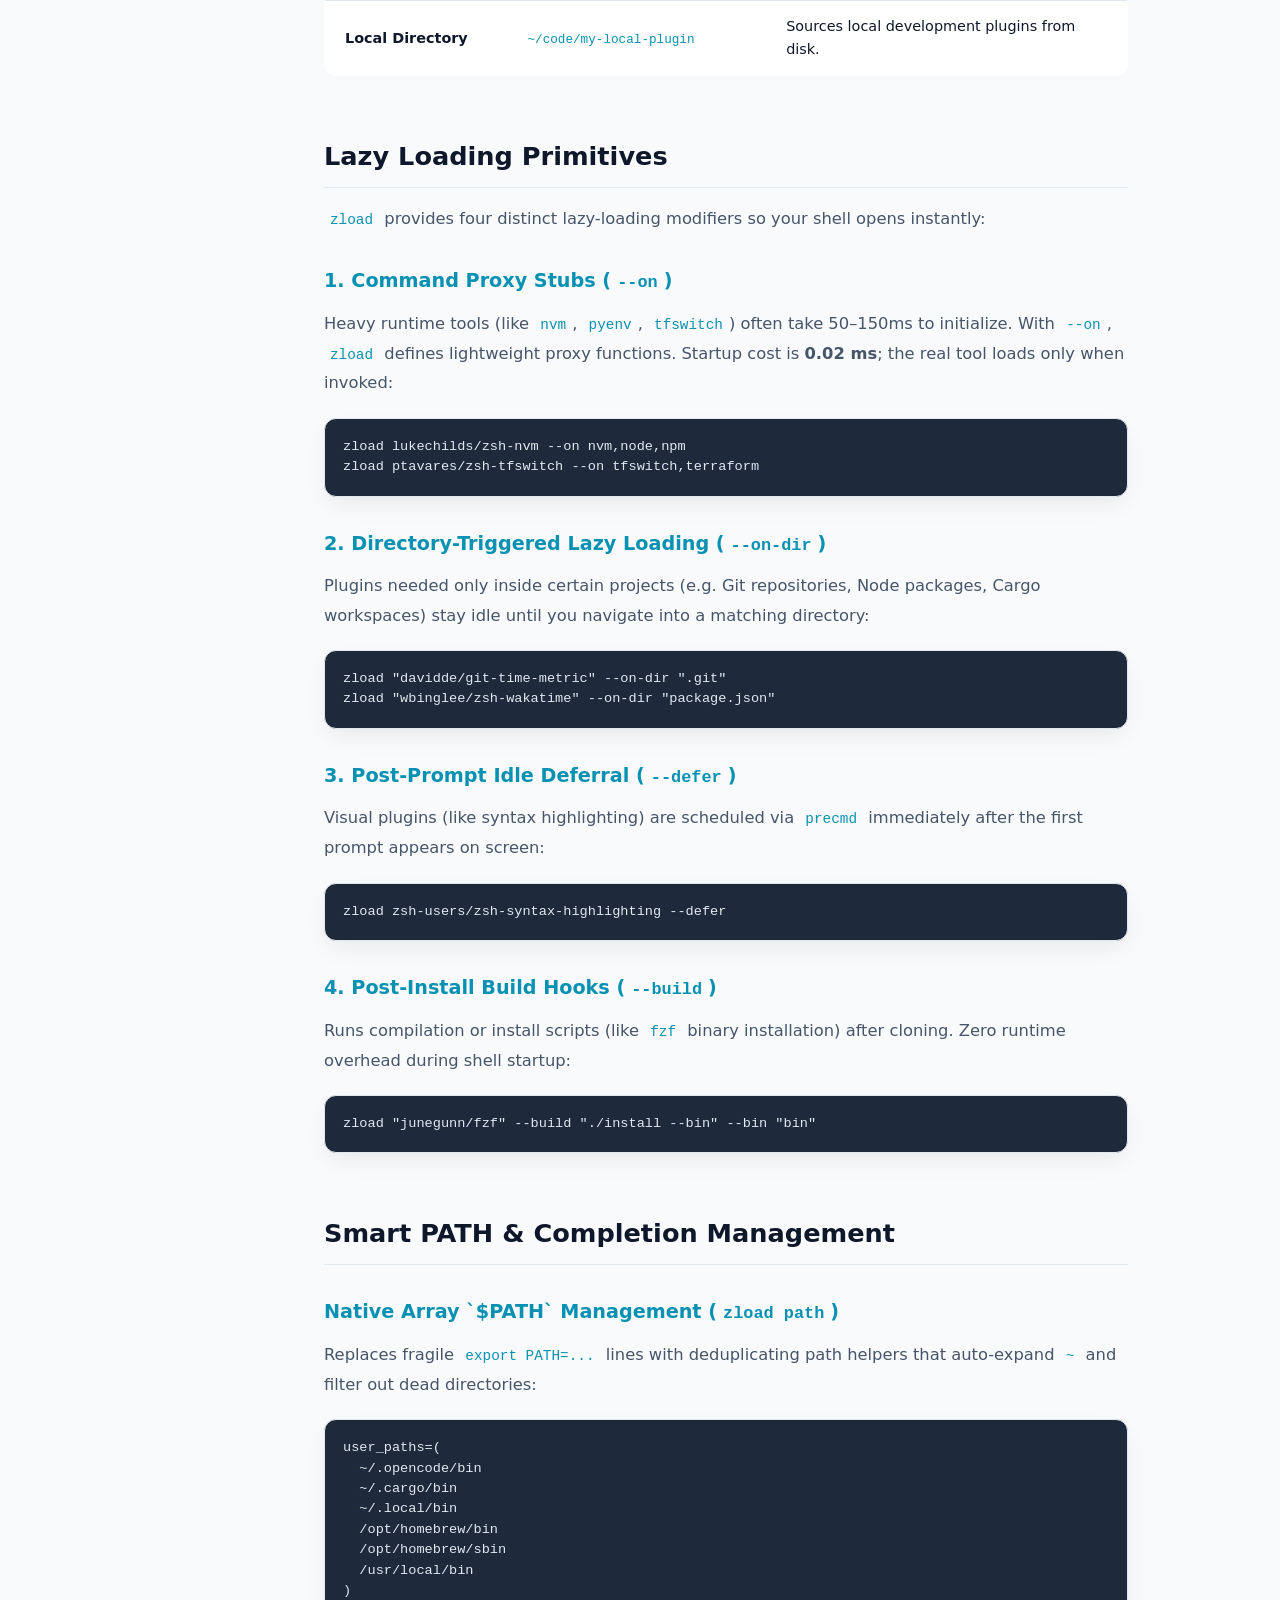
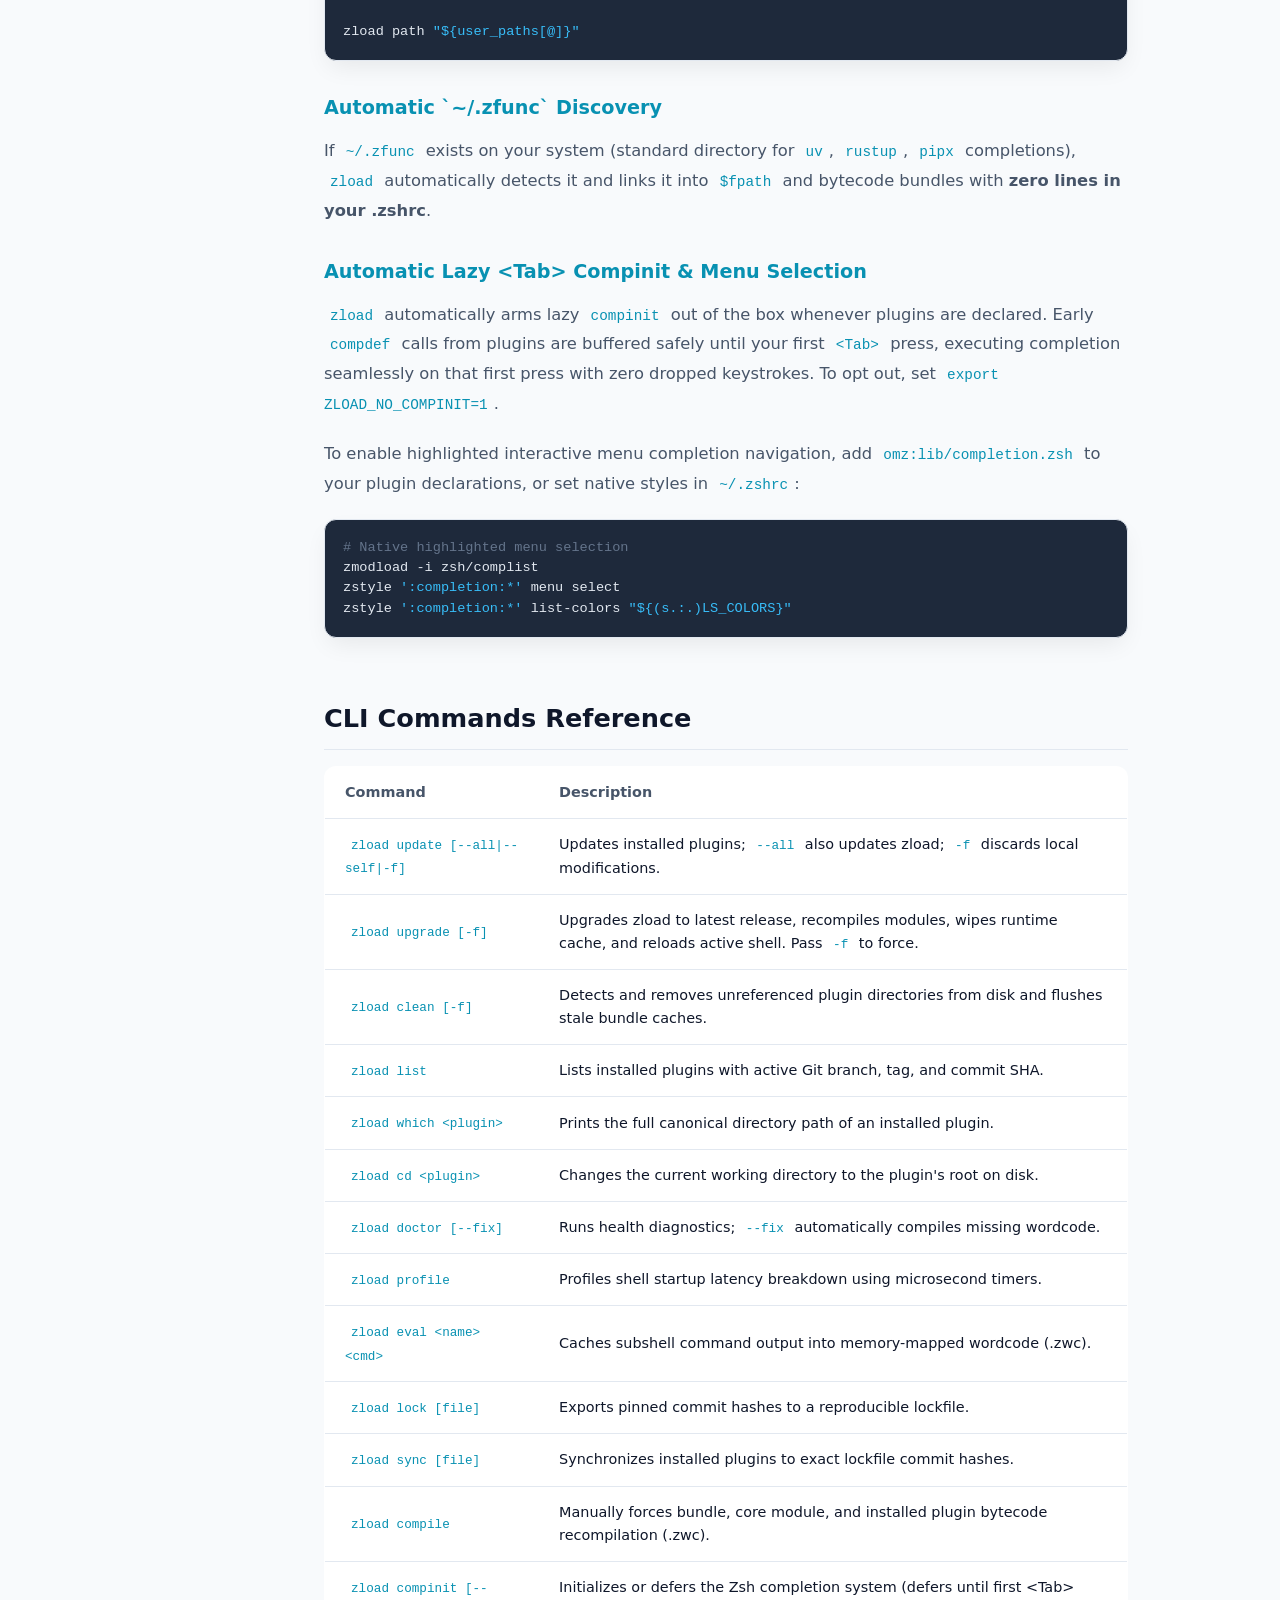
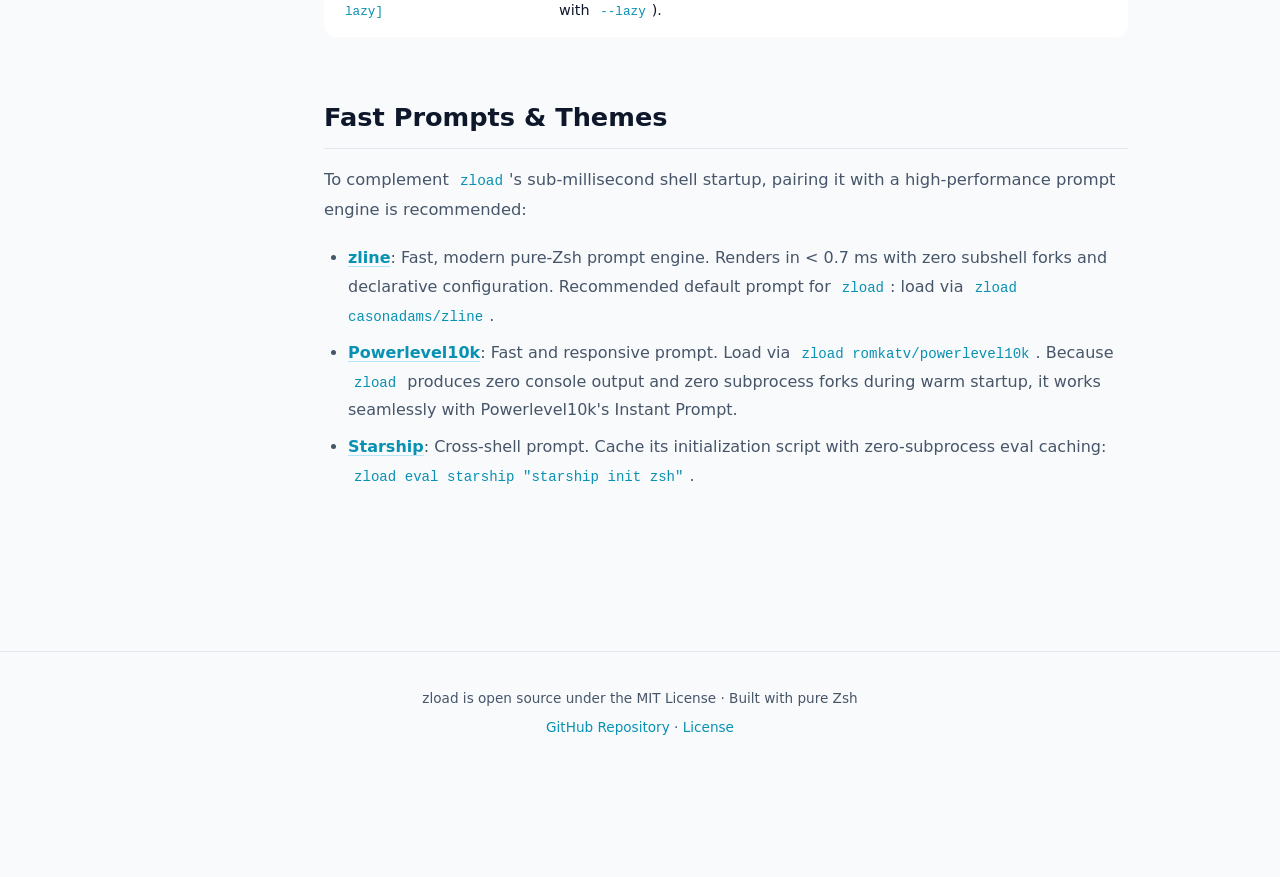
==== commit 83d6f948: "docs(all): synchronize plugin bytecode auto-compilation and inlined stubs" ====
--- a/www/docs.html
+++ b/www/docs.html
@@ -339,7 +339,7 @@
 
         <h3>Automatic Lazy &lt;Tab&gt; Compinit &amp; Menu Selection</h3>
         <p>
-          <code>zload</code> automatically arms lazy <code>compinit</code> out of the box whenever plugins are declared. Early <code>compdef</code> calls from plugins are buffered safely until your first <code>&lt;Tab&gt;</code> press. To opt out, set <code>export ZLOAD_NO_COMPINIT=1</code>.
+          <code>zload</code> automatically arms lazy <code>compinit</code> out of the box whenever plugins are declared. Early <code>compdef</code> calls from plugins are buffered safely until your first <code>&lt;Tab&gt;</code> press, executing completion seamlessly on that first press with zero dropped keystrokes. To opt out, set <code>export ZLOAD_NO_COMPINIT=1</code>.
         </p>
         <p>
           To enable highlighted interactive menu completion navigation, add <code>omz:lib/completion.zsh</code> to your plugin declarations, or set native styles in <code>~/.zshrc</code>:
@@ -410,7 +410,7 @@
               </tr>
               <tr>
                 <td><code>zload compile</code></td>
-                <td>Manually forces bundle and core module bytecode recompilation.</td>
+                <td>Manually forces bundle, core module, and installed plugin bytecode recompilation (.zwc).</td>
               </tr>
               <tr>
                 <td><code>zload compinit [--lazy]</code></td>
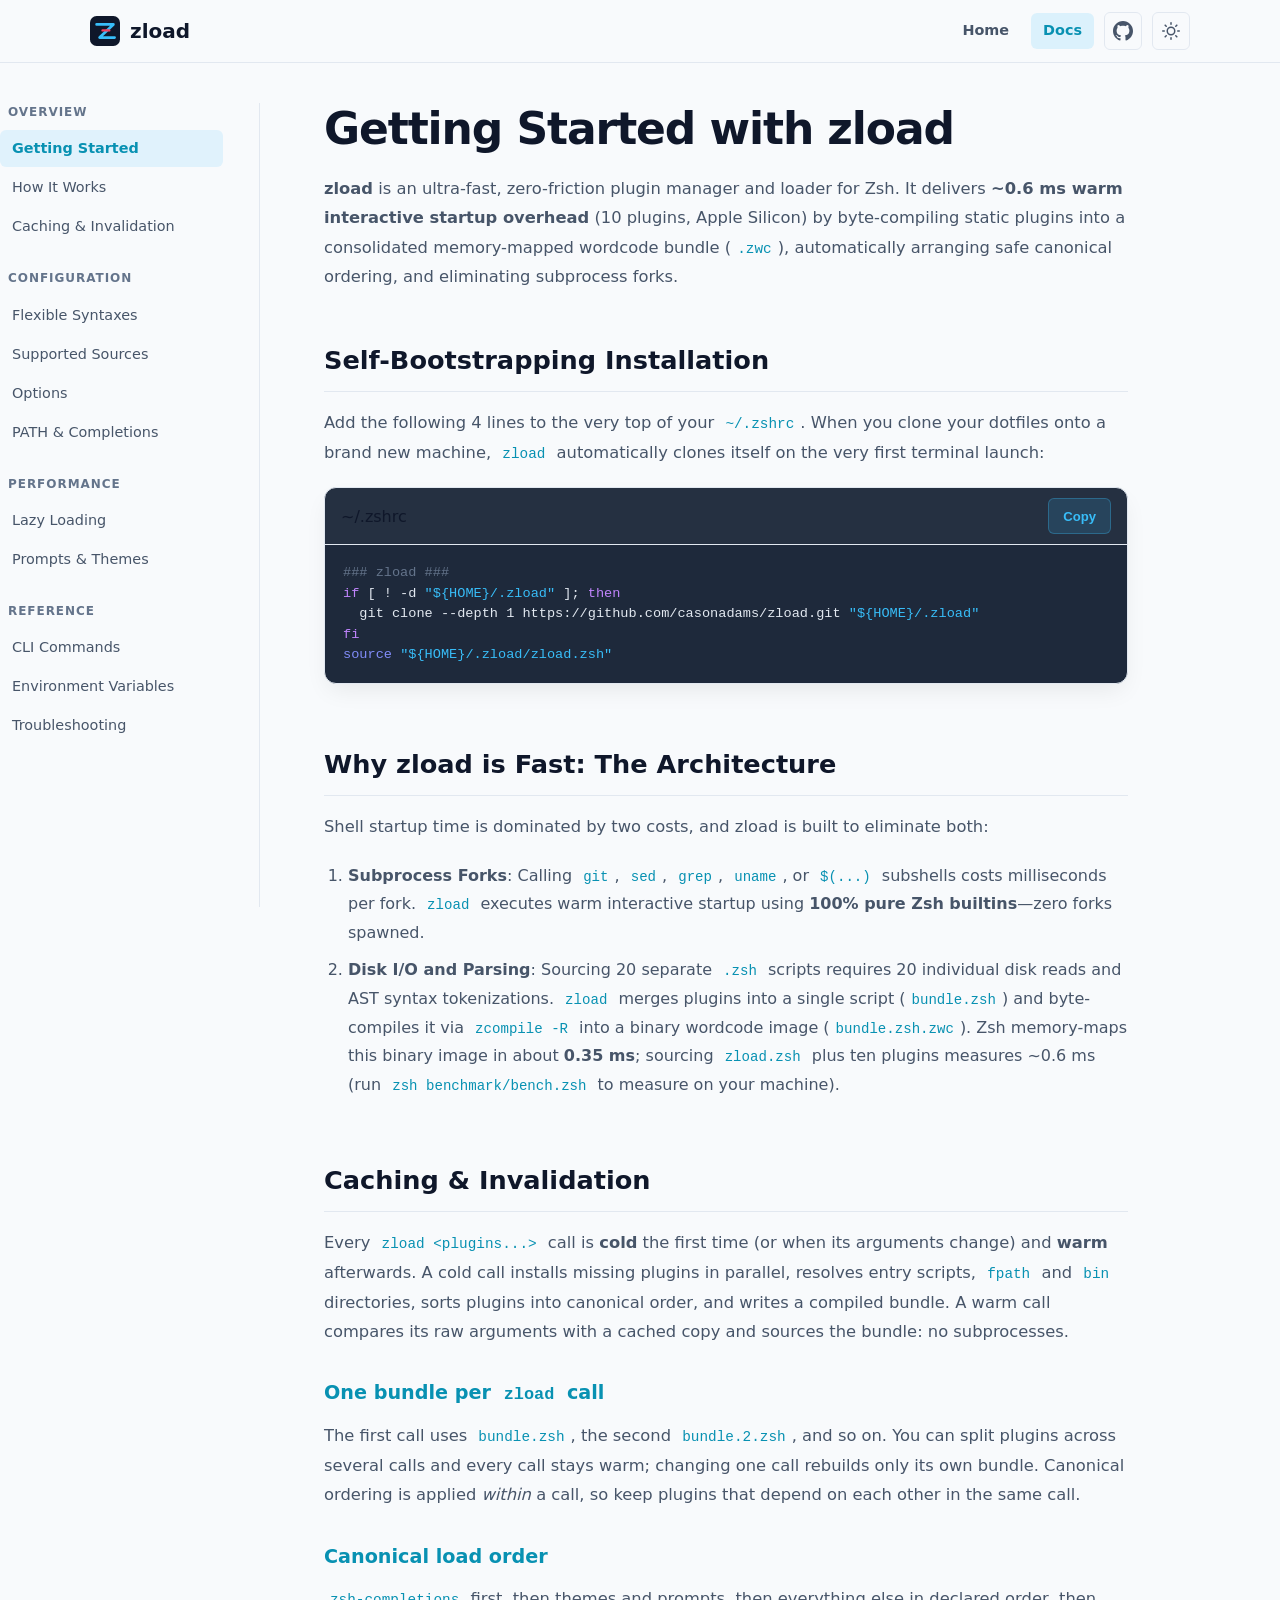
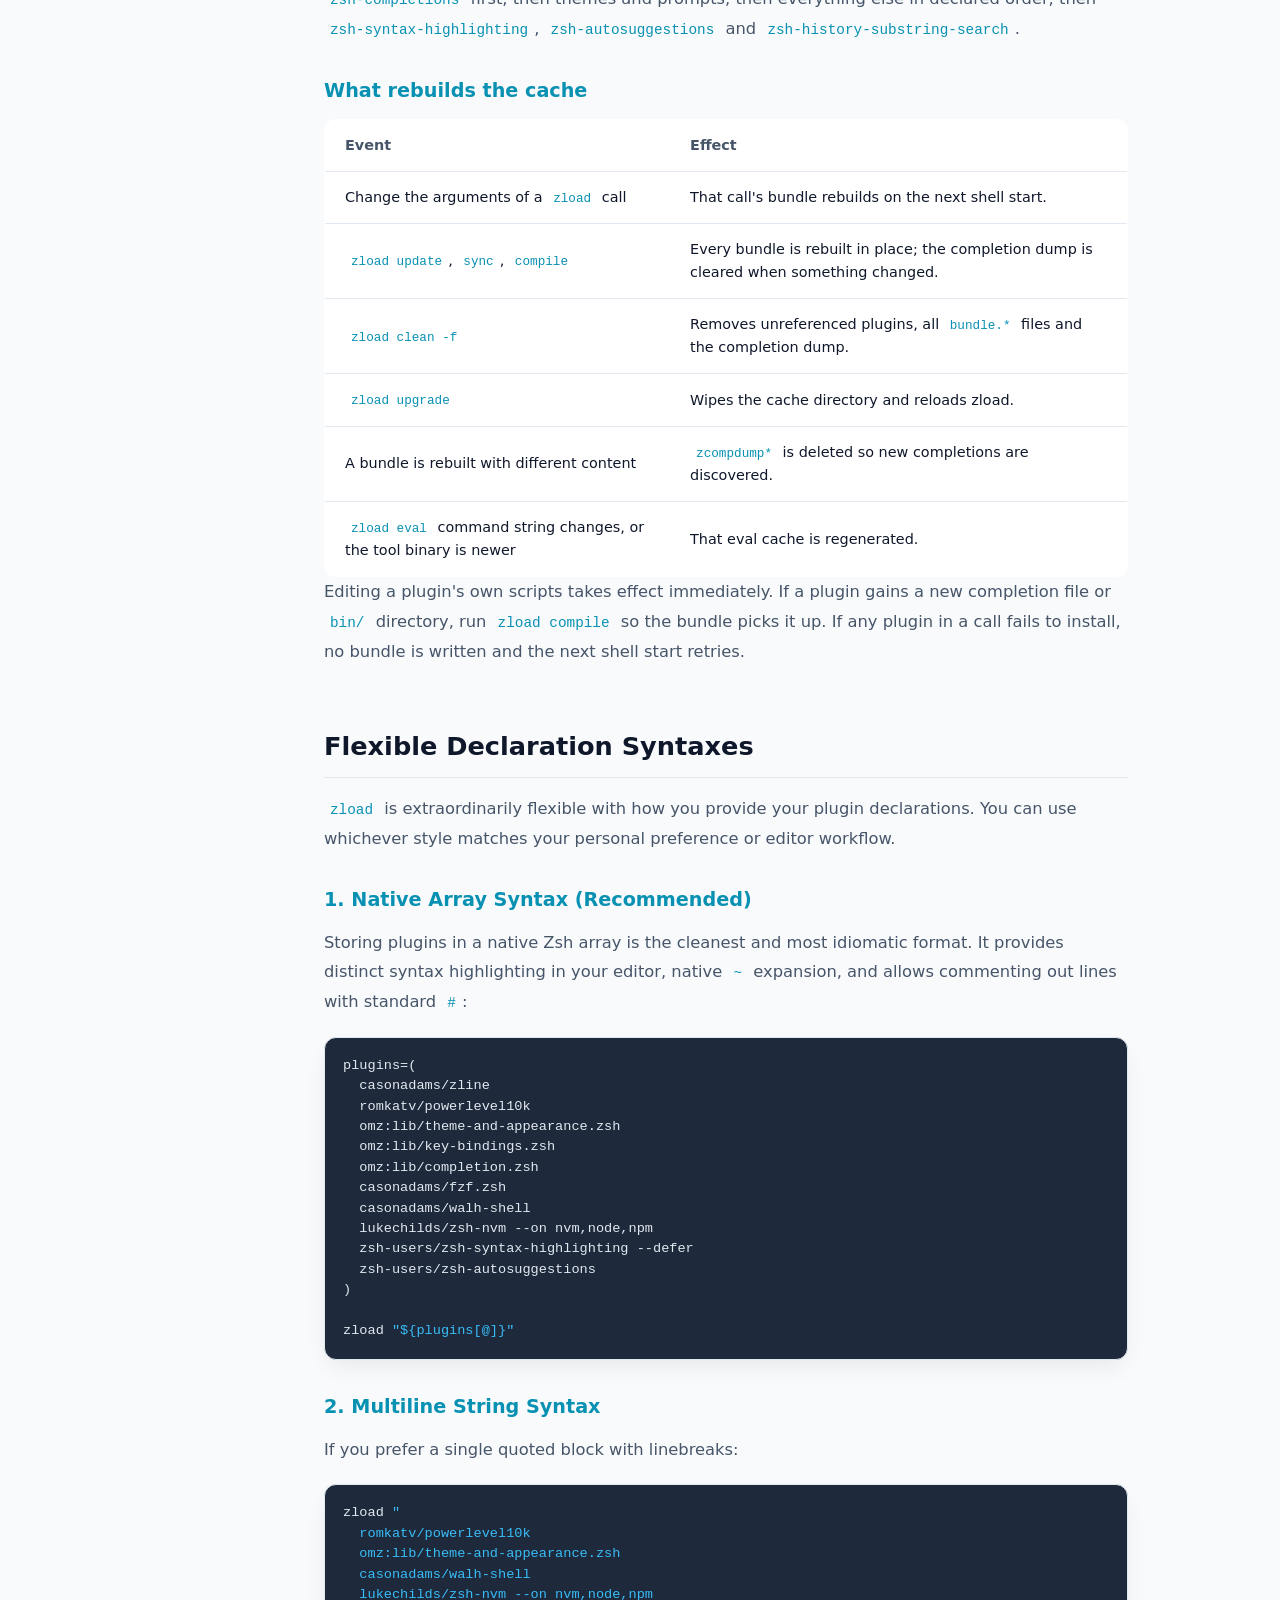
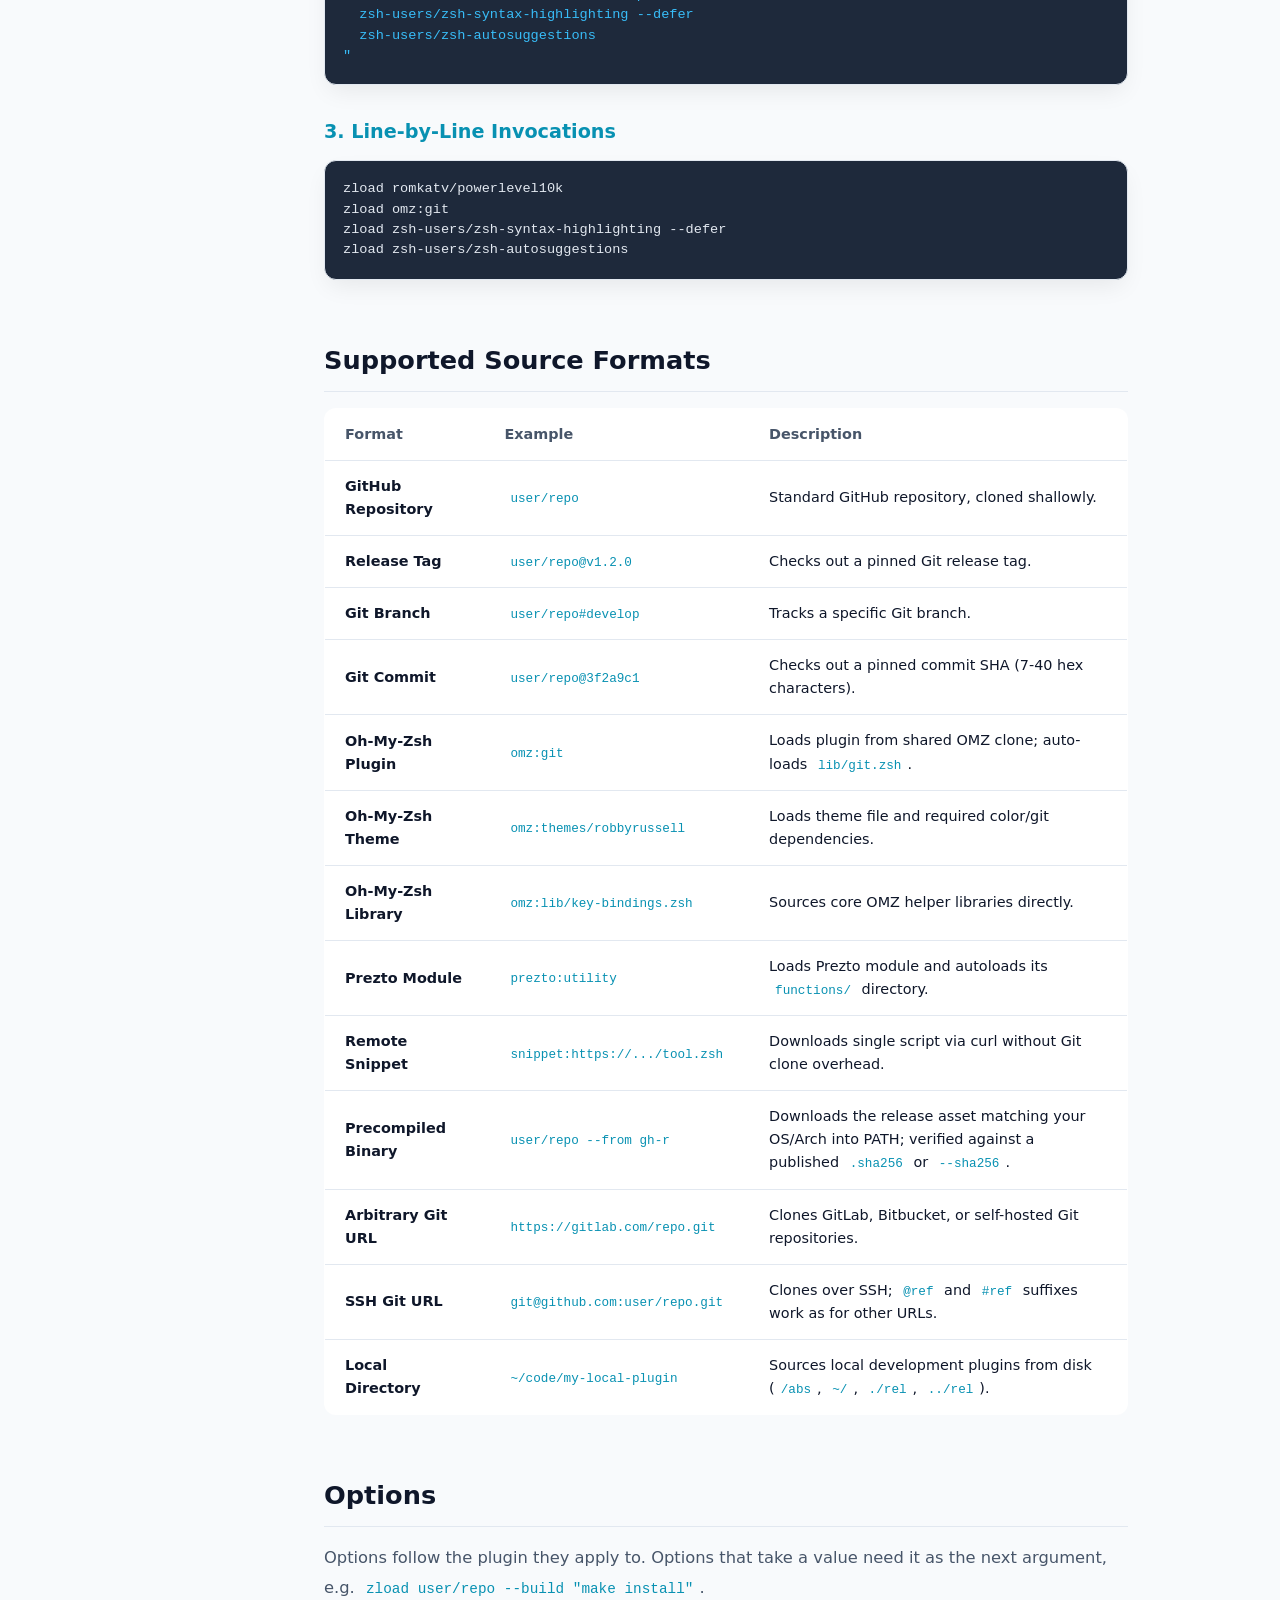
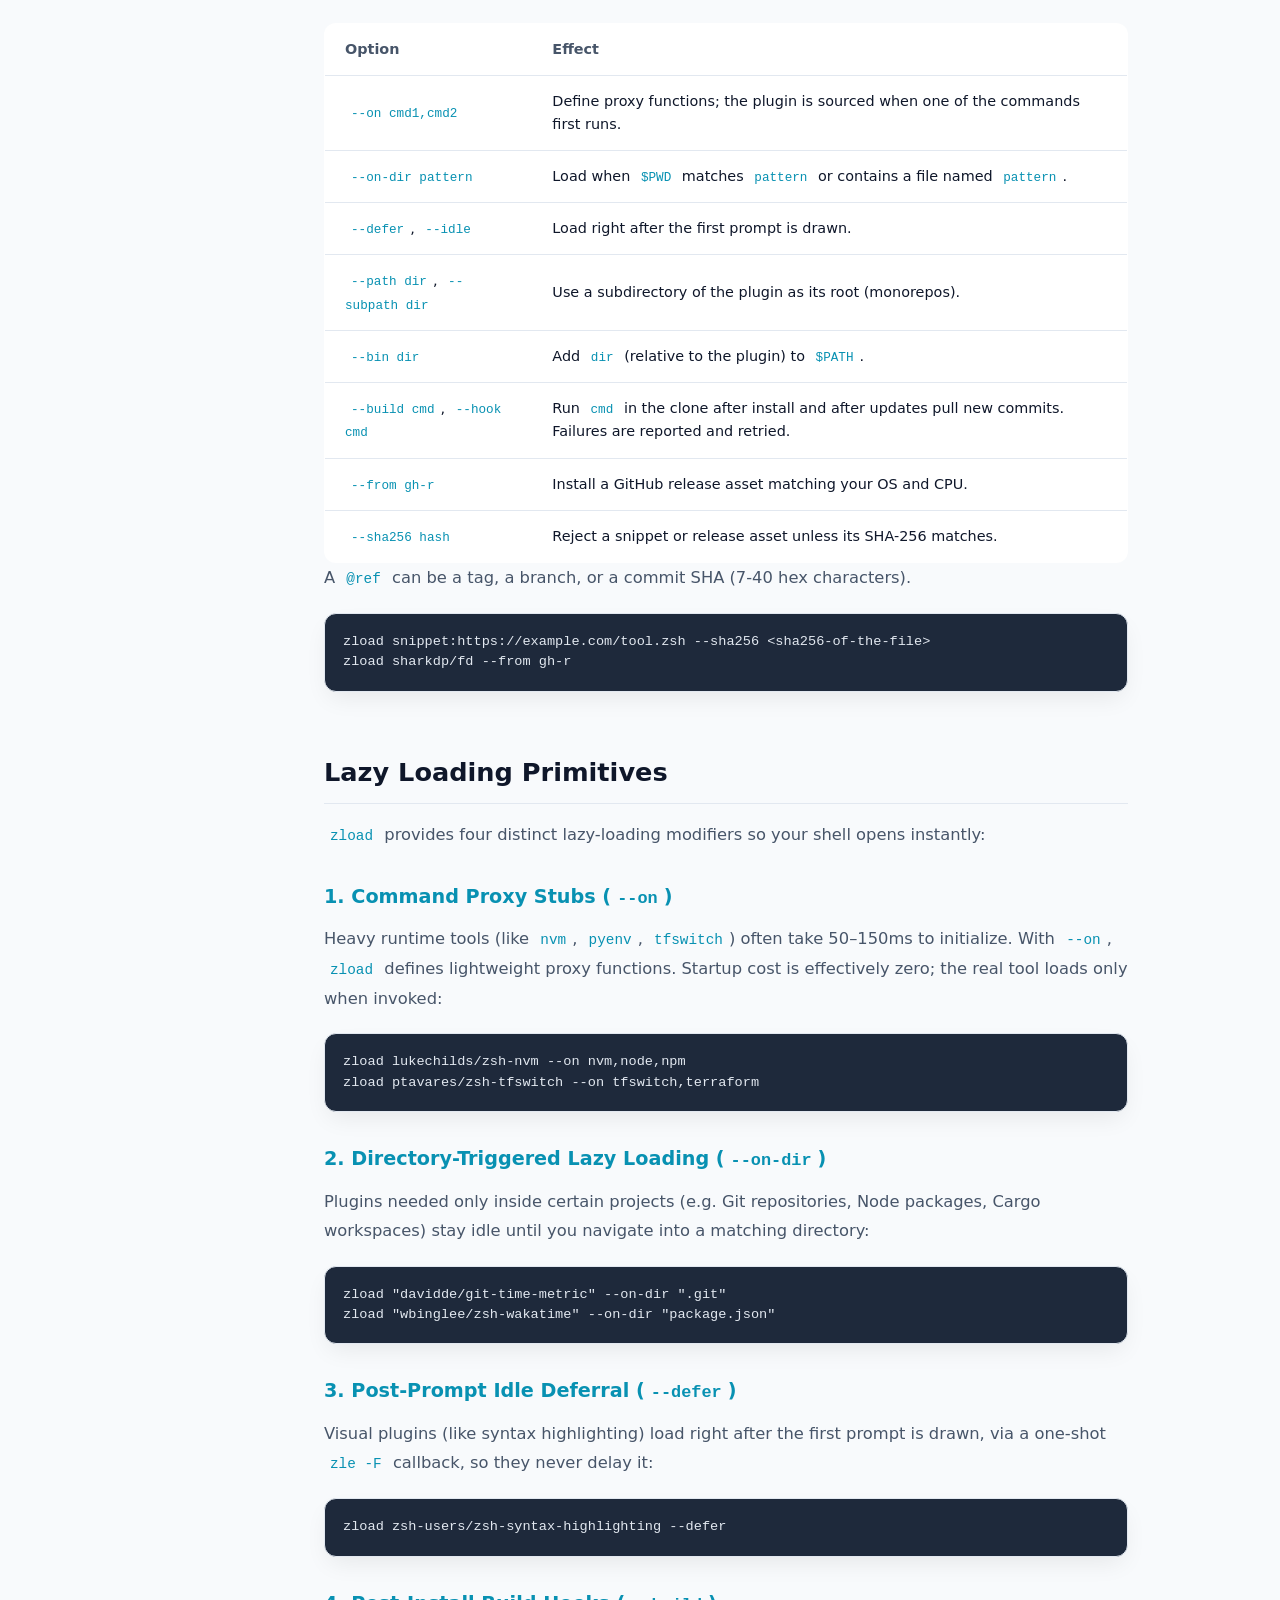
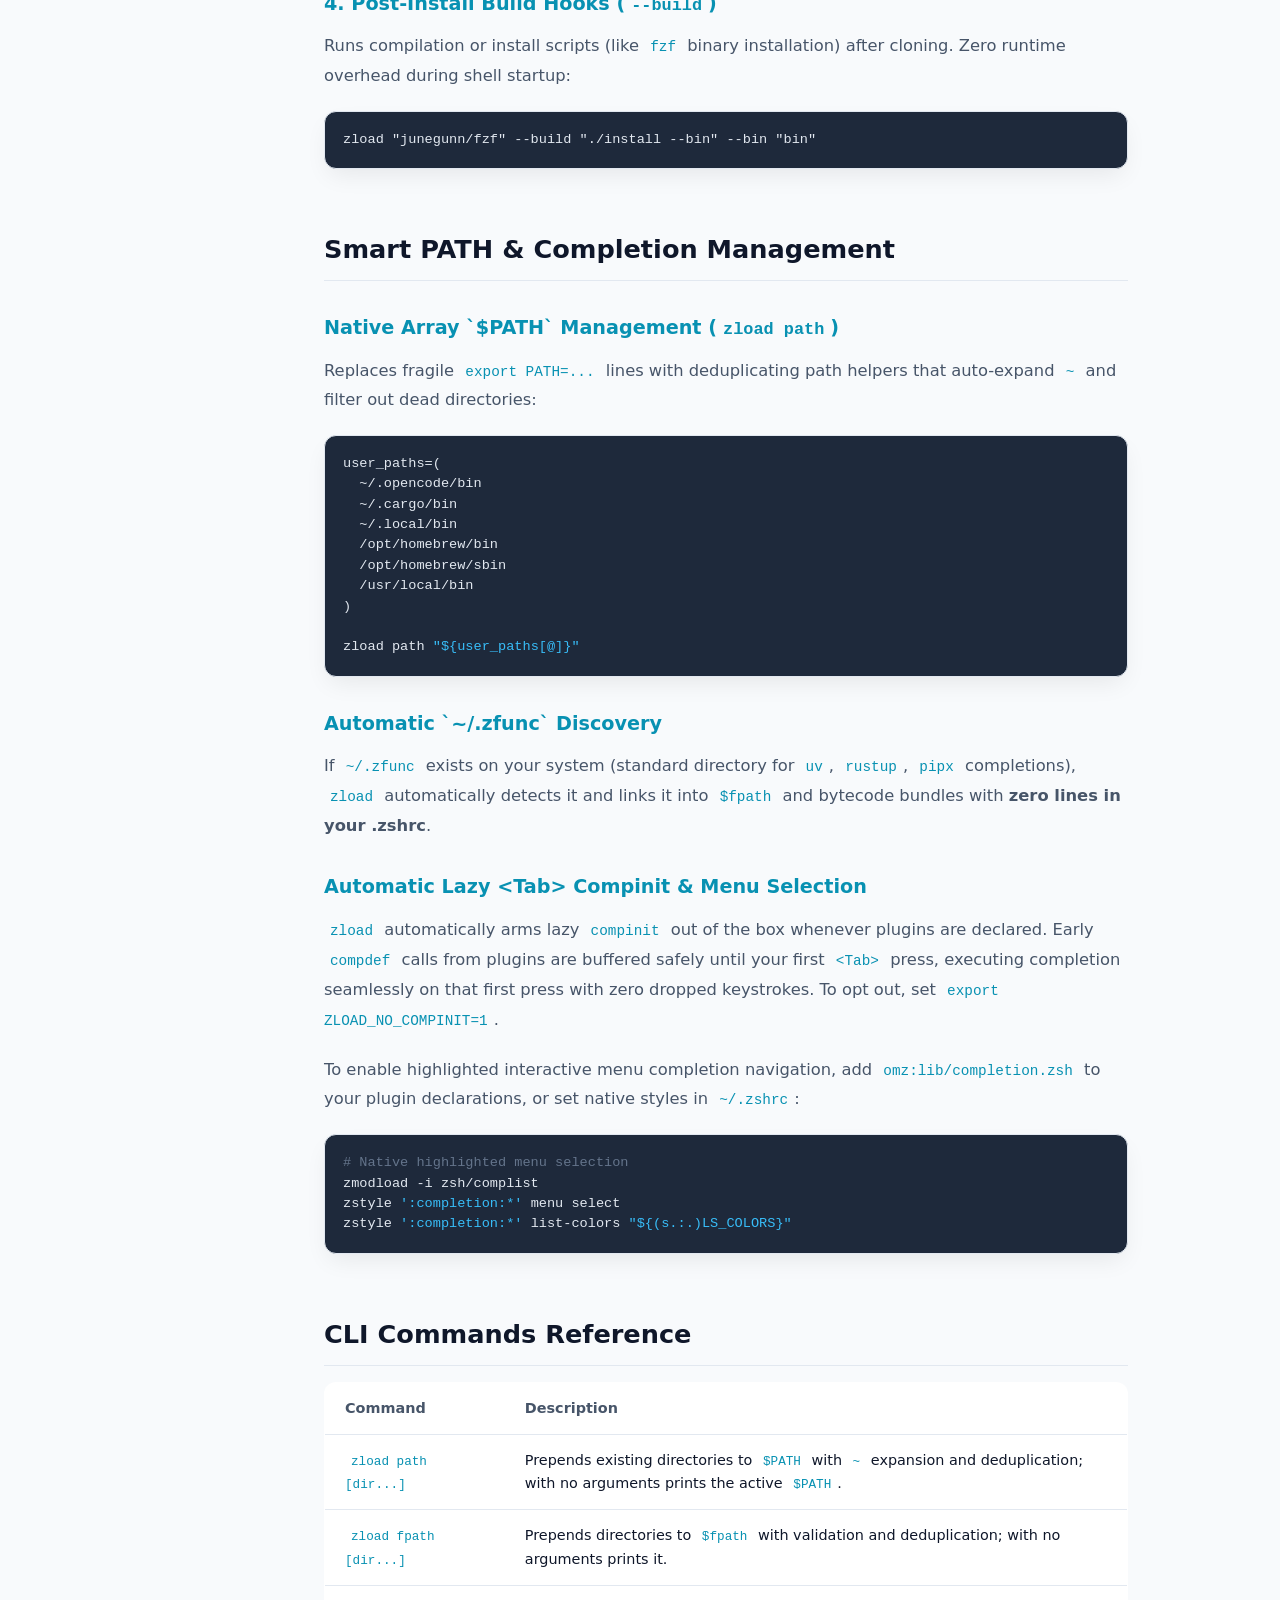
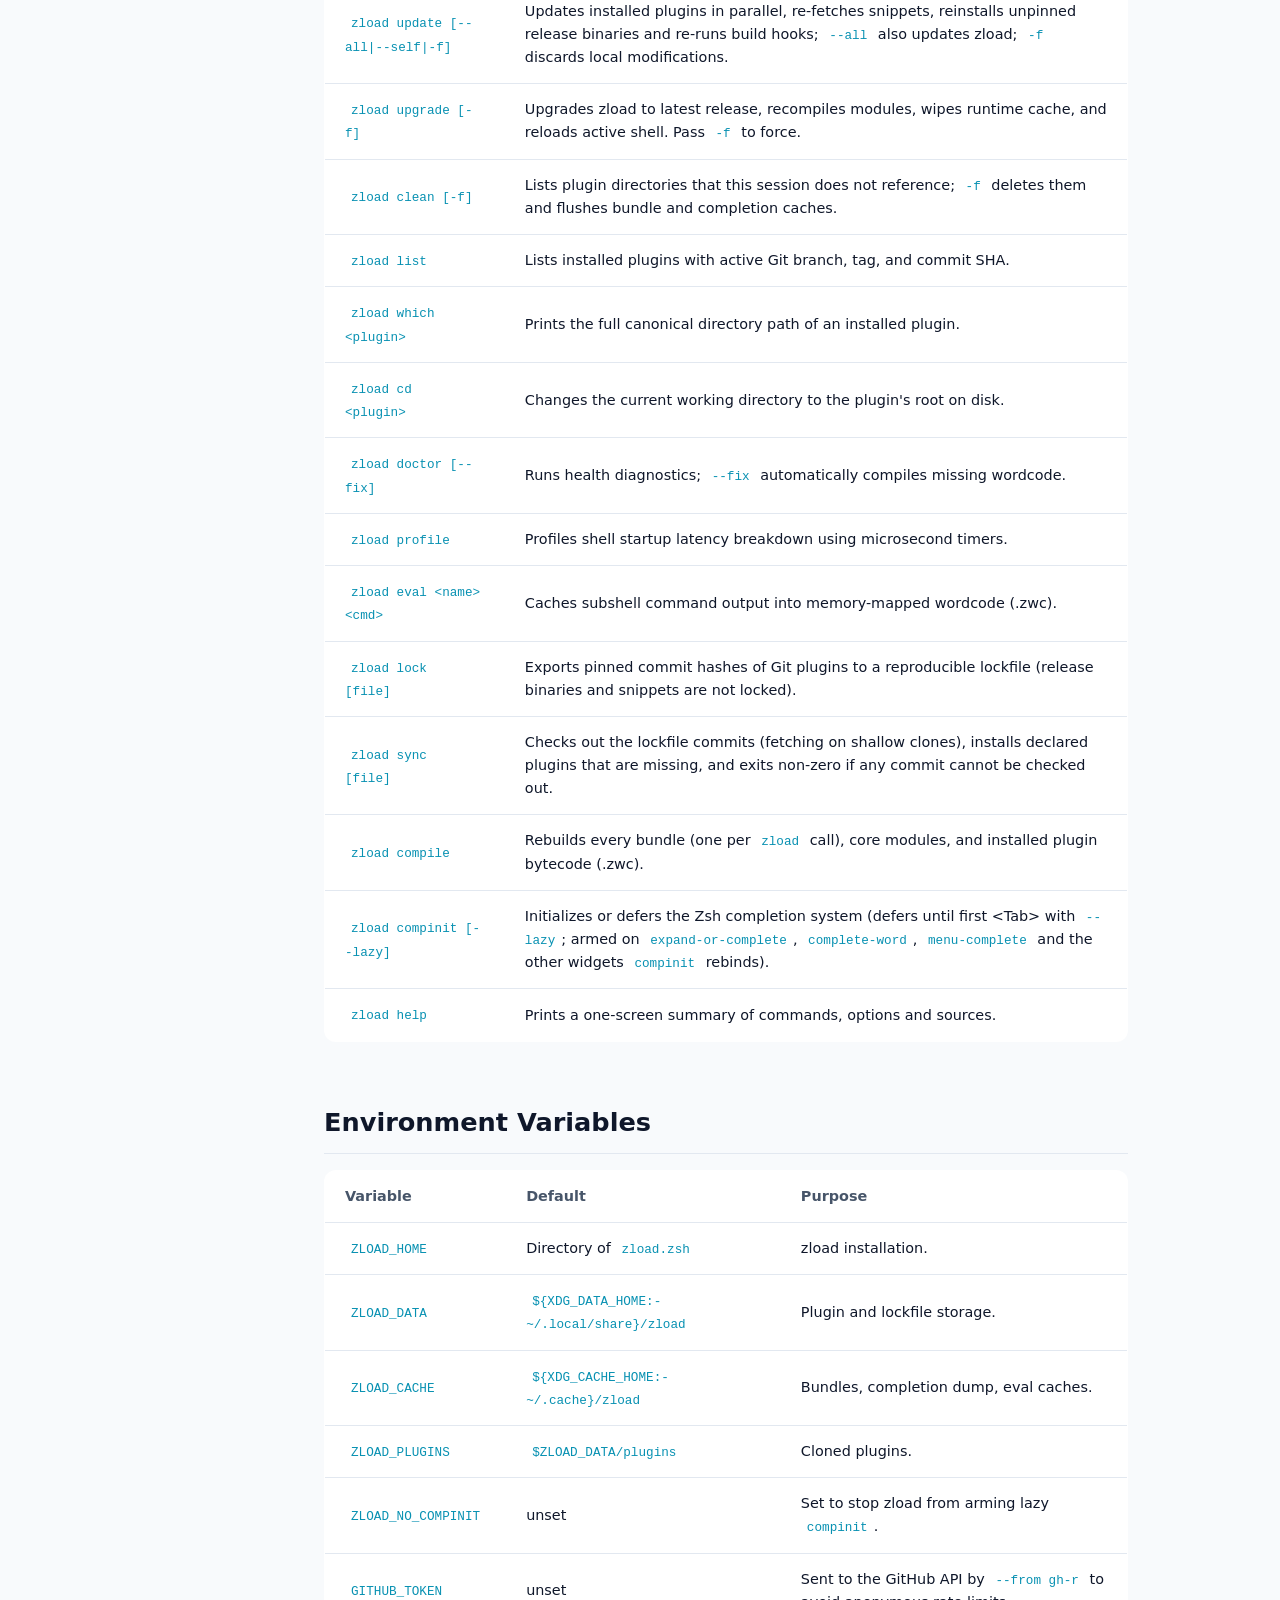
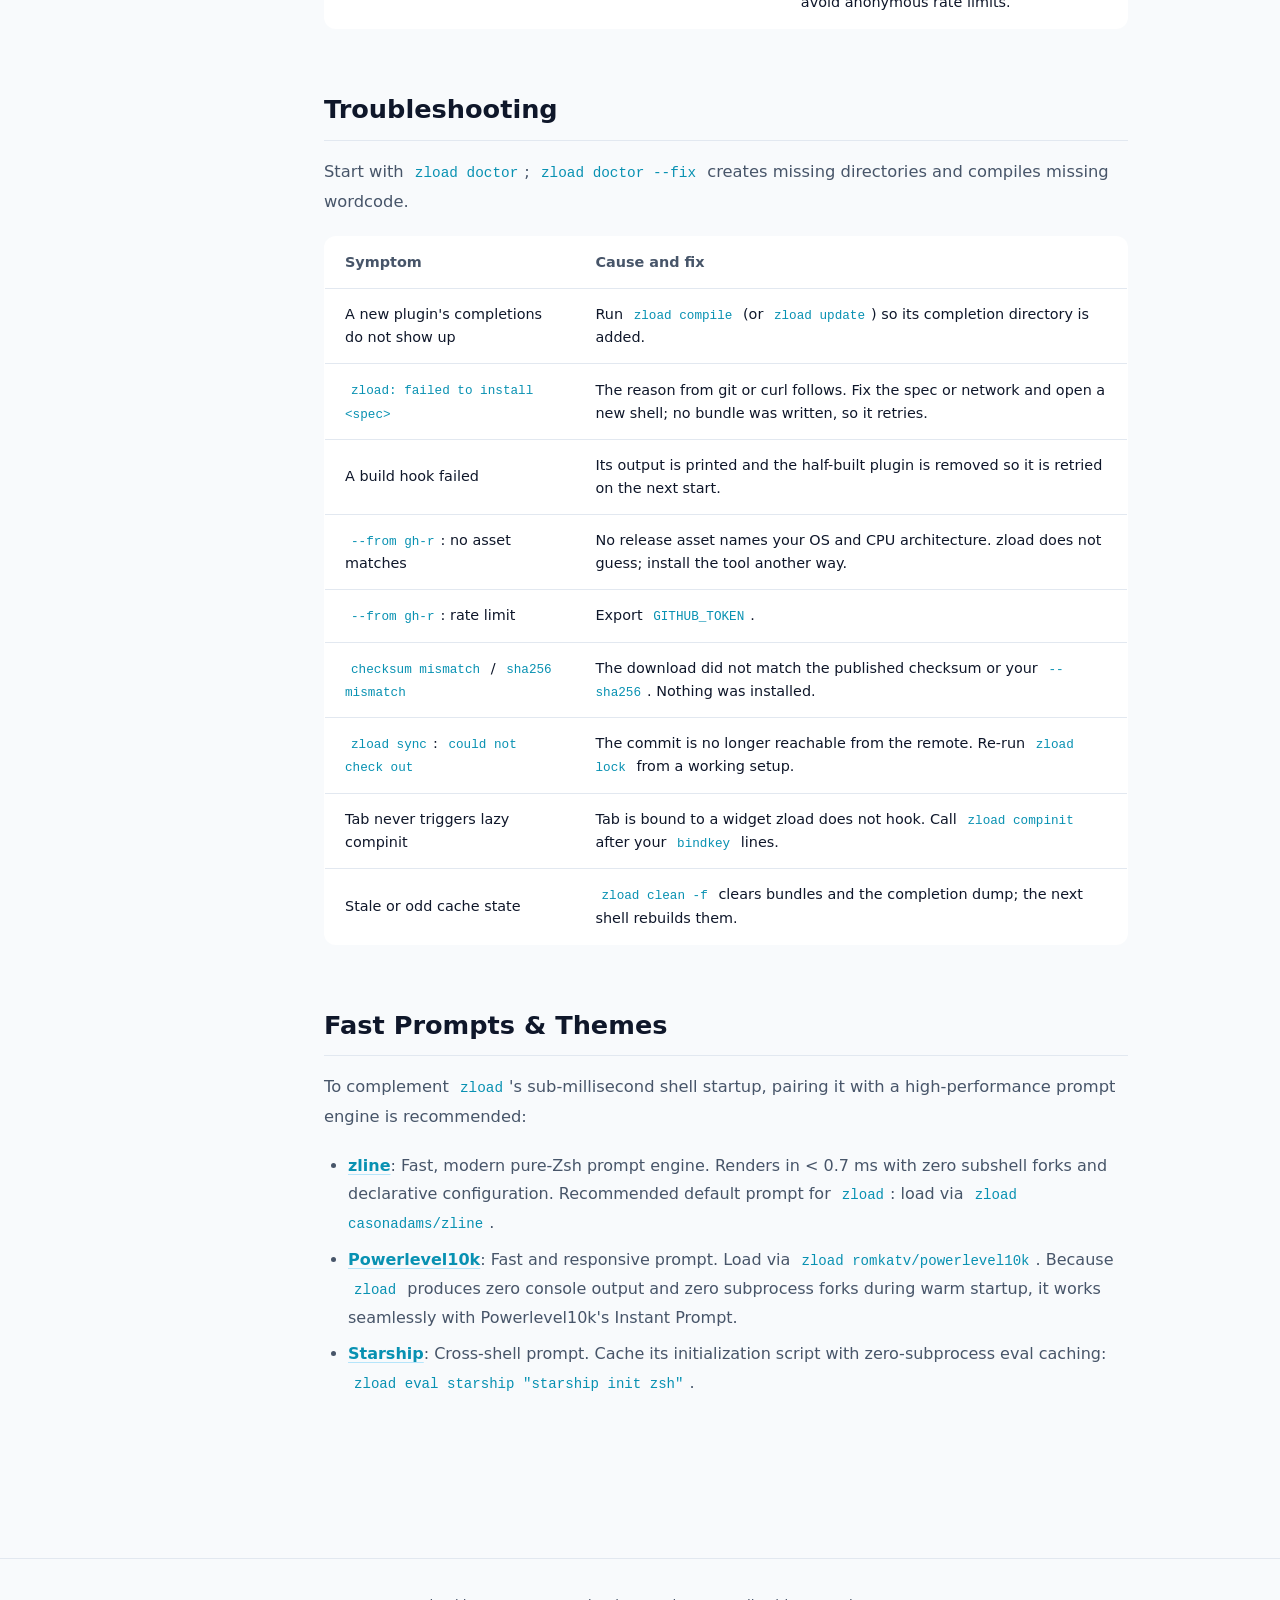
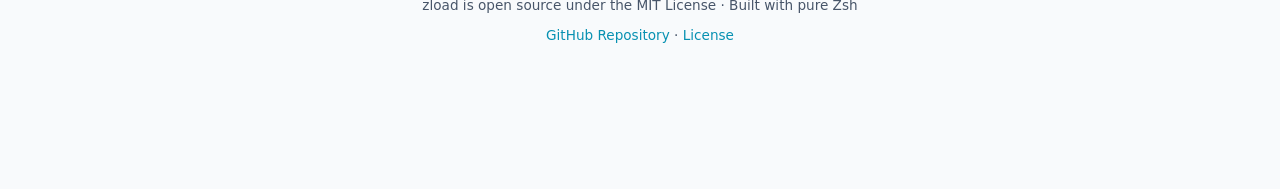
==== commit 54f0a4e1: "feat(core): fix bundle cache, add per-call bundles, parallel installs, integrity checks Fixes - Bund" ====
--- a/www/docs.html
+++ b/www/docs.html
@@ -7,7 +7,7 @@
   <meta name="description" content="Complete documentation for zload: flexible input syntaxes, lazy loading primitives, smart path management, CLI reference, and Powerlevel10k instant prompt integration.">
 
   <link rel="icon" type="image/svg+xml" href="favicon.svg">
-  <link rel="stylesheet" href="css/style.css?v=10">
+  <link rel="stylesheet" href="css/style.css?v=11">
 
   <script>
     (function() {
@@ -60,9 +60,13 @@
       <li><a href="#getting-started" class="docs-nav-link" onclick="closeDocsToc()">Getting Started</a></li>
       <li><a href="#syntax" class="docs-nav-link" onclick="closeDocsToc()">Flexible Input Syntaxes</a></li>
       <li><a href="#sources" class="docs-nav-link" onclick="closeDocsToc()">Supported Source Formats</a></li>
+      <li><a href="#options" class="docs-nav-link" onclick="closeDocsToc()">Options</a></li>
+      <li><a href="#cache" class="docs-nav-link" onclick="closeDocsToc()">Caching &amp; Invalidation</a></li>
       <li><a href="#lazy-loading" class="docs-nav-link" onclick="closeDocsToc()">Lazy Loading Primitives</a></li>
       <li><a href="#paths-completions" class="docs-nav-link" onclick="closeDocsToc()">Smart PATH &amp; Completions</a></li>
       <li><a href="#commands" class="docs-nav-link" onclick="closeDocsToc()">CLI Commands Reference</a></li>
+      <li><a href="#environment" class="docs-nav-link" onclick="closeDocsToc()">Environment Variables</a></li>
+      <li><a href="#troubleshooting" class="docs-nav-link" onclick="closeDocsToc()">Troubleshooting</a></li>
       <li><a href="#prompts" class="docs-nav-link" onclick="closeDocsToc()">Prompts &amp; Themes</a></li>
     </ul>
   </div>
@@ -75,6 +79,7 @@
         <ul class="docs-nav-links">
           <li><a href="#getting-started" class="docs-nav-link active">Getting Started</a></li>
           <li><a href="#architecture" class="docs-nav-link">How It Works</a></li>
+          <li><a href="#cache" class="docs-nav-link">Caching &amp; Invalidation</a></li>
         </ul>
       </div>
 
@@ -83,6 +88,7 @@
         <ul class="docs-nav-links">
           <li><a href="#syntax" class="docs-nav-link">Flexible Syntaxes</a></li>
           <li><a href="#sources" class="docs-nav-link">Supported Sources</a></li>
+          <li><a href="#options" class="docs-nav-link">Options</a></li>
           <li><a href="#paths-completions" class="docs-nav-link">PATH &amp; Completions</a></li>
         </ul>
       </div>
@@ -99,6 +105,8 @@
         <div class="docs-nav-title">Reference</div>
         <ul class="docs-nav-links">
           <li><a href="#commands" class="docs-nav-link">CLI Commands</a></li>
+          <li><a href="#environment" class="docs-nav-link">Environment Variables</a></li>
+          <li><a href="#troubleshooting" class="docs-nav-link">Troubleshooting</a></li>
         </ul>
       </div>
     </aside>
@@ -109,7 +117,7 @@
       <section id="getting-started" class="docs-section">
         <h1>Getting Started with zload</h1>
         <p>
-          <strong>zload</strong> is an ultra-fast, zero-friction plugin manager and loader for Zsh. It delivers <strong>&lt; 0.5 ms warm interactive startup overhead</strong> by byte-compiling static plugins into a consolidated memory-mapped wordcode bundle (<code>.zwc</code>), automatically arranging safe canonical ordering, and eliminating subprocess forks.
+          <strong>zload</strong> is an ultra-fast, zero-friction plugin manager and loader for Zsh. It delivers <strong>~0.6 ms warm interactive startup overhead</strong> (10 plugins, Apple Silicon) by byte-compiling static plugins into a consolidated memory-mapped wordcode bundle (<code>.zwc</code>), automatically arranging safe canonical ordering, and eliminating subprocess forks.
         </p>
 
         <h2>Self-Bootstrapping Installation</h2>
@@ -134,12 +142,45 @@
       <section id="architecture" class="docs-section">
         <h2>Why zload is Fast: The Architecture</h2>
         <p>
-          Traditional Zsh managers (like Oh-My-Zsh and Antigen) suffer from two major performance bottlenecks:
+          Shell startup time is dominated by two costs, and zload is built to eliminate both:
         </p>
         <ol>
-          <li><strong>Subprocess Forks</strong>: Calling <code>git</code>, <code>sed</code>, <code>grep</code>, <code>uname</code>, or <code>$(...)</code> subshells costs 2–5 ms per fork on macOS. <code>zload</code> executes warm interactive startup using <strong>100% pure Zsh builtins</strong>—zero forks spawned.</li>
-          <li><strong>Disk I/O and Parsing</strong>: Sourcing 20 separate <code>.zsh</code> scripts requires 20 individual disk reads and AST syntax tokenizations. <code>zload</code> merges plugins into a single script (<code>bundle.zsh</code>) and byte-compiles it via <code>zcompile -R</code> into a binary wordcode image (<code>bundle.zsh.zwc</code>). Zsh memory-maps this binary image directly in <strong>0.4 ms</strong>.</li>
+          <li><strong>Subprocess Forks</strong>: Calling <code>git</code>, <code>sed</code>, <code>grep</code>, <code>uname</code>, or <code>$(...)</code> subshells costs milliseconds per fork. <code>zload</code> executes warm interactive startup using <strong>100% pure Zsh builtins</strong>—zero forks spawned.</li>
+          <li><strong>Disk I/O and Parsing</strong>: Sourcing 20 separate <code>.zsh</code> scripts requires 20 individual disk reads and AST syntax tokenizations. <code>zload</code> merges plugins into a single script (<code>bundle.zsh</code>) and byte-compiles it via <code>zcompile -R</code> into a binary wordcode image (<code>bundle.zsh.zwc</code>). Zsh memory-maps this binary image in about <strong>0.35 ms</strong>; sourcing <code>zload.zsh</code> plus ten plugins measures ~0.6 ms (run <code>zsh benchmark/bench.zsh</code> to measure on your machine).</li>
         </ol>
+      </section>
+
+      <!-- Section: Caching -->
+      <section id="cache" class="docs-section">
+        <h2>Caching &amp; Invalidation</h2>
+        <p>
+          Every <code>zload &lt;plugins...&gt;</code> call is <strong>cold</strong> the first time (or when its arguments change) and <strong>warm</strong> afterwards. A cold call installs missing plugins in parallel, resolves entry scripts, <code>fpath</code> and <code>bin</code> directories, sorts plugins into canonical order, and writes a compiled bundle. A warm call compares its raw arguments with a cached copy and sources the bundle: no subprocesses.
+        </p>
+        <h3>One bundle per <code>zload</code> call</h3>
+        <p>
+          The first call uses <code>bundle.zsh</code>, the second <code>bundle.2.zsh</code>, and so on. You can split plugins across several calls and every call stays warm; changing one call rebuilds only its own bundle. Canonical ordering is applied <em>within</em> a call, so keep plugins that depend on each other in the same call.
+        </p>
+        <h3>Canonical load order</h3>
+        <p>
+          <code>zsh-completions</code> first, then themes and prompts, then everything else in declared order, then <code>zsh-syntax-highlighting</code>, <code>zsh-autosuggestions</code> and <code>zsh-history-substring-search</code>.
+        </p>
+        <h3>What rebuilds the cache</h3>
+        <div class="table-responsive">
+          <table class="matrix-table">
+            <thead><tr><th>Event</th><th>Effect</th></tr></thead>
+            <tbody>
+              <tr><td>Change the arguments of a <code>zload</code> call</td><td>That call's bundle rebuilds on the next shell start.</td></tr>
+              <tr><td><code>zload update</code>, <code>sync</code>, <code>compile</code></td><td>Every bundle is rebuilt in place; the completion dump is cleared when something changed.</td></tr>
+              <tr><td><code>zload clean -f</code></td><td>Removes unreferenced plugins, all <code>bundle.*</code> files and the completion dump.</td></tr>
+              <tr><td><code>zload upgrade</code></td><td>Wipes the cache directory and reloads zload.</td></tr>
+              <tr><td>A bundle is rebuilt with different content</td><td><code>zcompdump*</code> is deleted so new completions are discovered.</td></tr>
+              <tr><td><code>zload eval</code> command string changes, or the tool binary is newer</td><td>That eval cache is regenerated.</td></tr>
+            </tbody>
+          </table>
+        </div>
+        <p>
+          Editing a plugin's own scripts takes effect immediately. If a plugin gains a new completion file or <code>bin/</code> directory, run <code>zload compile</code> so the bundle picks it up. If any plugin in a call fails to install, no bundle is written and the next shell start retries.
+        </p>
       </section>
 
       <!-- Section: Flexible Syntaxes -->
@@ -225,6 +266,11 @@
                 <td>Tracks a specific Git branch.</td>
               </tr>
               <tr>
+                <td><strong>Git Commit</strong></td>
+                <td><code>user/repo@3f2a9c1</code></td>
+                <td>Checks out a pinned commit SHA (7-40 hex characters).</td>
+              </tr>
+              <tr>
                 <td><strong>Oh-My-Zsh Plugin</strong></td>
                 <td><code>omz:git</code></td>
                 <td>Loads plugin from shared OMZ clone; auto-loads <code>lib/git.zsh</code>.</td>
@@ -252,7 +298,7 @@
               <tr>
                 <td><strong>Precompiled Binary</strong></td>
                 <td><code>user/repo --from gh-r</code></td>
-                <td>Downloads precompiled release binary for OS/Arch into PATH.</td>
+                <td>Downloads the release asset matching your OS/Arch into PATH; verified against a published <code>.sha256</code> or <code>--sha256</code>.</td>
               </tr>
               <tr>
                 <td><strong>Arbitrary Git URL</strong></td>
@@ -260,12 +306,43 @@
                 <td>Clones GitLab, Bitbucket, or self-hosted Git repositories.</td>
               </tr>
               <tr>
+                <td><strong>SSH Git URL</strong></td>
+                <td><code>git@github.com:user/repo.git</code></td>
+                <td>Clones over SSH; <code>@ref</code> and <code>#ref</code> suffixes work as for other URLs.</td>
+              </tr>
+              <tr>
                 <td><strong>Local Directory</strong></td>
                 <td><code>~/code/my-local-plugin</code></td>
-                <td>Sources local development plugins from disk.</td>
+                <td>Sources local development plugins from disk (<code>/abs</code>, <code>~/</code>, <code>./rel</code>, <code>../rel</code>).</td>
               </tr>
             </tbody>
           </table>
+        </div>
+      </section>
+
+      <!-- Section: Options -->
+      <section id="options" class="docs-section">
+        <h2>Options</h2>
+        <p>Options follow the plugin they apply to. Options that take a value need it as the next argument, e.g. <code>zload user/repo --build "make install"</code>.</p>
+        <div class="table-responsive">
+          <table class="matrix-table">
+            <thead><tr><th>Option</th><th>Effect</th></tr></thead>
+            <tbody>
+              <tr><td><code>--on cmd1,cmd2</code></td><td>Define proxy functions; the plugin is sourced when one of the commands first runs.</td></tr>
+              <tr><td><code>--on-dir pattern</code></td><td>Load when <code>$PWD</code> matches <code>pattern</code> or contains a file named <code>pattern</code>.</td></tr>
+              <tr><td><code>--defer</code>, <code>--idle</code></td><td>Load right after the first prompt is drawn.</td></tr>
+              <tr><td><code>--path dir</code>, <code>--subpath dir</code></td><td>Use a subdirectory of the plugin as its root (monorepos).</td></tr>
+              <tr><td><code>--bin dir</code></td><td>Add <code>dir</code> (relative to the plugin) to <code>$PATH</code>.</td></tr>
+              <tr><td><code>--build cmd</code>, <code>--hook cmd</code></td><td>Run <code>cmd</code> in the clone after install and after updates pull new commits. Failures are reported and retried.</td></tr>
+              <tr><td><code>--from gh-r</code></td><td>Install a GitHub release asset matching your OS and CPU.</td></tr>
+              <tr><td><code>--sha256 hash</code></td><td>Reject a snippet or release asset unless its SHA-256 matches.</td></tr>
+            </tbody>
+          </table>
+        </div>
+        <p>A <code>@ref</code> can be a tag, a branch, or a commit SHA (7-40 hex characters).</p>
+        <div class="code-preview">
+          <pre><code>zload snippet:https://example.com/tool.zsh --sha256 &lt;sha256-of-the-file&gt;
+zload sharkdp/fd --from gh-r</code></pre>
         </div>
       </section>
 
@@ -278,7 +355,7 @@
 
         <h3>1. Command Proxy Stubs (<code>--on</code>)</h3>
         <p>
-          Heavy runtime tools (like <code>nvm</code>, <code>pyenv</code>, <code>tfswitch</code>) often take 50–150ms to initialize. With <code>--on</code>, <code>zload</code> defines lightweight proxy functions. Startup cost is <strong>0.02 ms</strong>; the real tool loads only when invoked:
+          Heavy runtime tools (like <code>nvm</code>, <code>pyenv</code>, <code>tfswitch</code>) often take 50–150ms to initialize. With <code>--on</code>, <code>zload</code> defines lightweight proxy functions. Startup cost is effectively zero; the real tool loads only when invoked:
         </p>
         <div class="code-preview">
           <pre><code>zload lukechilds/zsh-nvm --on nvm,node,npm
@@ -296,7 +373,7 @@
 
         <h3>3. Post-Prompt Idle Deferral (<code>--defer</code>)</h3>
         <p>
-          Visual plugins (like syntax highlighting) are scheduled via <code>precmd</code> immediately after the first prompt appears on screen:
+          Visual plugins (like syntax highlighting) load right after the first prompt is drawn, via a one-shot <code>zle -F</code> callback, so they never delay it:
         </p>
         <div class="code-preview">
           <pre><code>zload zsh-users/zsh-syntax-highlighting --defer</code></pre>
@@ -365,8 +442,16 @@
             </thead>
             <tbody>
               <tr>
+                <td><code>zload path [dir...]</code></td>
+                <td>Prepends existing directories to <code>$PATH</code> with <code>~</code> expansion and deduplication; with no arguments prints the active <code>$PATH</code>.</td>
+              </tr>
+              <tr>
+                <td><code>zload fpath [dir...]</code></td>
+                <td>Prepends directories to <code>$fpath</code> with validation and deduplication; with no arguments prints it.</td>
+              </tr>
+              <tr>
                 <td><code>zload update [--all|--self|-f]</code></td>
-                <td>Updates installed plugins; <code>--all</code> also updates zload; <code>-f</code> discards local modifications.</td>
+                <td>Updates installed plugins in parallel, re-fetches snippets, reinstalls unpinned release binaries and re-runs build hooks; <code>--all</code> also updates zload; <code>-f</code> discards local modifications.</td>
               </tr>
               <tr>
                 <td><code>zload upgrade [-f]</code></td>
@@ -374,7 +459,7 @@
               </tr>
               <tr>
                 <td><code>zload clean [-f]</code></td>
-                <td>Detects and removes unreferenced plugin directories from disk and flushes stale bundle caches.</td>
+                <td>Lists plugin directories that this session does not reference; <code>-f</code> deletes them and flushes bundle and completion caches.</td>
               </tr>
               <tr>
                 <td><code>zload list</code></td>
@@ -402,20 +487,64 @@
               </tr>
               <tr>
                 <td><code>zload lock [file]</code></td>
-                <td>Exports pinned commit hashes to a reproducible lockfile.</td>
+                <td>Exports pinned commit hashes of Git plugins to a reproducible lockfile (release binaries and snippets are not locked).</td>
               </tr>
               <tr>
                 <td><code>zload sync [file]</code></td>
-                <td>Synchronizes installed plugins to exact lockfile commit hashes.</td>
+                <td>Checks out the lockfile commits (fetching on shallow clones), installs declared plugins that are missing, and exits non-zero if any commit cannot be checked out.</td>
               </tr>
               <tr>
                 <td><code>zload compile</code></td>
-                <td>Manually forces bundle, core module, and installed plugin bytecode recompilation (.zwc).</td>
+                <td>Rebuilds every bundle (one per <code>zload</code> call), core modules, and installed plugin bytecode (.zwc).</td>
               </tr>
               <tr>
                 <td><code>zload compinit [--lazy]</code></td>
-                <td>Initializes or defers the Zsh completion system (defers until first &lt;Tab&gt; with <code>--lazy</code>).</td>
-              </tr>
+                <td>Initializes or defers the Zsh completion system (defers until first &lt;Tab&gt; with <code>--lazy</code>; armed on <code>expand-or-complete</code>, <code>complete-word</code>, <code>menu-complete</code> and the other widgets <code>compinit</code> rebinds).</td>
+              </tr>
+              <tr>
+                <td><code>zload help</code></td>
+                <td>Prints a one-screen summary of commands, options and sources.</td>
+              </tr>
+            </tbody>
+          </table>
+        </div>
+      </section>
+
+      <!-- Section: Environment -->
+      <section id="environment" class="docs-section">
+        <h2>Environment Variables</h2>
+        <div class="table-responsive">
+          <table class="matrix-table">
+            <thead><tr><th>Variable</th><th>Default</th><th>Purpose</th></tr></thead>
+            <tbody>
+              <tr><td><code>ZLOAD_HOME</code></td><td>Directory of <code>zload.zsh</code></td><td>zload installation.</td></tr>
+              <tr><td><code>ZLOAD_DATA</code></td><td><code>${XDG_DATA_HOME:-~/.local/share}/zload</code></td><td>Plugin and lockfile storage.</td></tr>
+              <tr><td><code>ZLOAD_CACHE</code></td><td><code>${XDG_CACHE_HOME:-~/.cache}/zload</code></td><td>Bundles, completion dump, eval caches.</td></tr>
+              <tr><td><code>ZLOAD_PLUGINS</code></td><td><code>$ZLOAD_DATA/plugins</code></td><td>Cloned plugins.</td></tr>
+              <tr><td><code>ZLOAD_NO_COMPINIT</code></td><td>unset</td><td>Set to stop zload from arming lazy <code>compinit</code>.</td></tr>
+              <tr><td><code>GITHUB_TOKEN</code></td><td>unset</td><td>Sent to the GitHub API by <code>--from gh-r</code> to avoid anonymous rate limits.</td></tr>
+            </tbody>
+          </table>
+        </div>
+      </section>
+
+      <!-- Section: Troubleshooting -->
+      <section id="troubleshooting" class="docs-section">
+        <h2>Troubleshooting</h2>
+        <p>Start with <code>zload doctor</code>; <code>zload doctor --fix</code> creates missing directories and compiles missing wordcode.</p>
+        <div class="table-responsive">
+          <table class="matrix-table">
+            <thead><tr><th>Symptom</th><th>Cause and fix</th></tr></thead>
+            <tbody>
+              <tr><td>A new plugin's completions do not show up</td><td>Run <code>zload compile</code> (or <code>zload update</code>) so its completion directory is added.</td></tr>
+              <tr><td><code>zload: failed to install &lt;spec&gt;</code></td><td>The reason from git or curl follows. Fix the spec or network and open a new shell; no bundle was written, so it retries.</td></tr>
+              <tr><td>A build hook failed</td><td>Its output is printed and the half-built plugin is removed so it is retried on the next start.</td></tr>
+              <tr><td><code>--from gh-r</code>: no asset matches</td><td>No release asset names your OS and CPU architecture. zload does not guess; install the tool another way.</td></tr>
+              <tr><td><code>--from gh-r</code>: rate limit</td><td>Export <code>GITHUB_TOKEN</code>.</td></tr>
+              <tr><td><code>checksum mismatch</code> / <code>sha256 mismatch</code></td><td>The download did not match the published checksum or your <code>--sha256</code>. Nothing was installed.</td></tr>
+              <tr><td><code>zload sync</code>: <code>could not check out</code></td><td>The commit is no longer reachable from the remote. Re-run <code>zload lock</code> from a working setup.</td></tr>
+              <tr><td>Tab never triggers lazy compinit</td><td>Tab is bound to a widget zload does not hook. Call <code>zload compinit</code> after your <code>bindkey</code> lines.</td></tr>
+              <tr><td>Stale or odd cache state</td><td><code>zload clean -f</code> clears bundles and the completion dump; the next shell rebuilds them.</td></tr>
             </tbody>
           </table>
         </div>
--- a/www/css/style.css
+++ b/www/css/style.css
@@ -606,15 +606,7 @@
   font-size: 0.95rem;
 }
 
-/* Comparison Section: Desktop Table vs Mobile Cards */
-.desktop-matrix {
-  display: block;
-}
-
-.mobile-matrix {
-  display: none;
-}
-
+/* Reference tables */
 .matrix-table {
   width: 100%;
   border-collapse: collapse;
@@ -637,81 +629,6 @@
   font-weight: 600;
 }
 
-.check { color: var(--success); font-weight: bold; }
-.cross { color: var(--danger); font-weight: bold; }
-
-/* Mobile Matrix Cards */
-.matrix-cards-grid {
-  display: flex;
-  flex-direction: column;
-  gap: 14px;
-}
-
-.matrix-card {
-  background: var(--bg-card);
-  border: 1px solid var(--border);
-  border-radius: var(--radius);
-  padding: 16px;
-  text-align: left;
-  box-shadow: var(--shadow);
-}
-
-.matrix-card-title {
-  font-size: 1rem;
-  font-weight: 700;
-  color: var(--text-primary);
-  margin-bottom: 10px;
-}
-
-.matrix-winner {
-  background: rgba(16, 185, 129, 0.12);
-  border: 1px solid rgba(16, 185, 129, 0.35);
-  border-radius: var(--radius-sm);
-  padding: 10px 14px;
-  display: flex;
-  justify-content: space-between;
-  align-items: center;
-  margin-bottom: 10px;
-}
-
-.winner-tag {
-  font-weight: 700;
-  color: var(--accent);
-  display: flex;
-  align-items: center;
-  gap: 6px;
-  font-size: 0.92rem;
-}
-
-.winner-val {
-  font-weight: 800;
-  color: var(--success);
-  font-family: var(--font-mono);
-  font-size: 0.92rem;
-}
-
-.matrix-competitors {
-  display: flex;
-  flex-direction: column;
-  gap: 6px;
-  padding-top: 8px;
-  border-top: 1px solid rgba(255, 255, 255, 0.06);
-}
-
-.matrix-competitor-row {
-  display: flex;
-  justify-content: space-between;
-  align-items: center;
-  font-size: 0.85rem;
-  color: var(--text-secondary);
-  padding: 2px 0;
-}
-
-.matrix-competitor-val {
-  font-family: var(--font-mono);
-  font-weight: 600;
-}
-
 /* Footer */
 footer {
   padding: 36px 0;
@@ -741,14 +658,6 @@
 
   .mobile-nav-toggle {
     display: inline-flex !important;
-  }
-
-  .desktop-matrix {
-    display: none !important;
-  }
-
-  .mobile-matrix {
-    display: block !important;
   }
 
   .hero {
